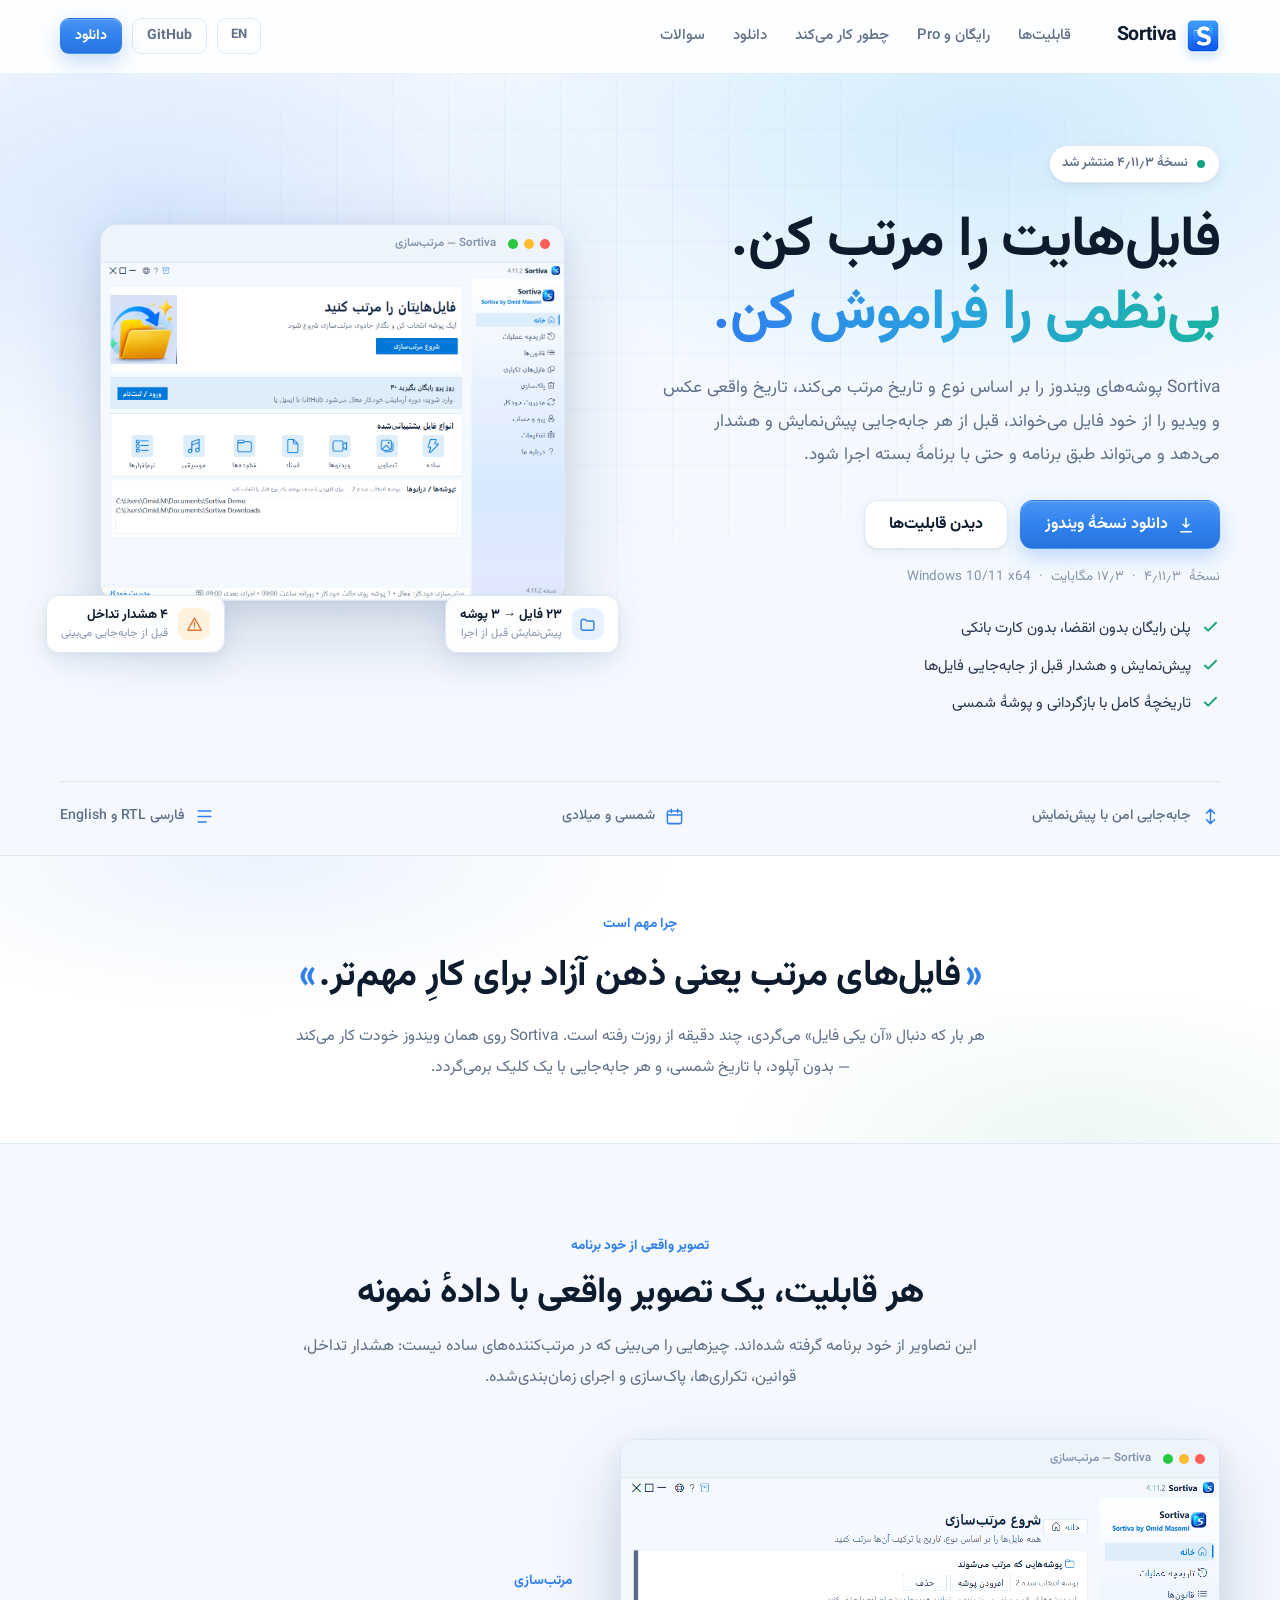
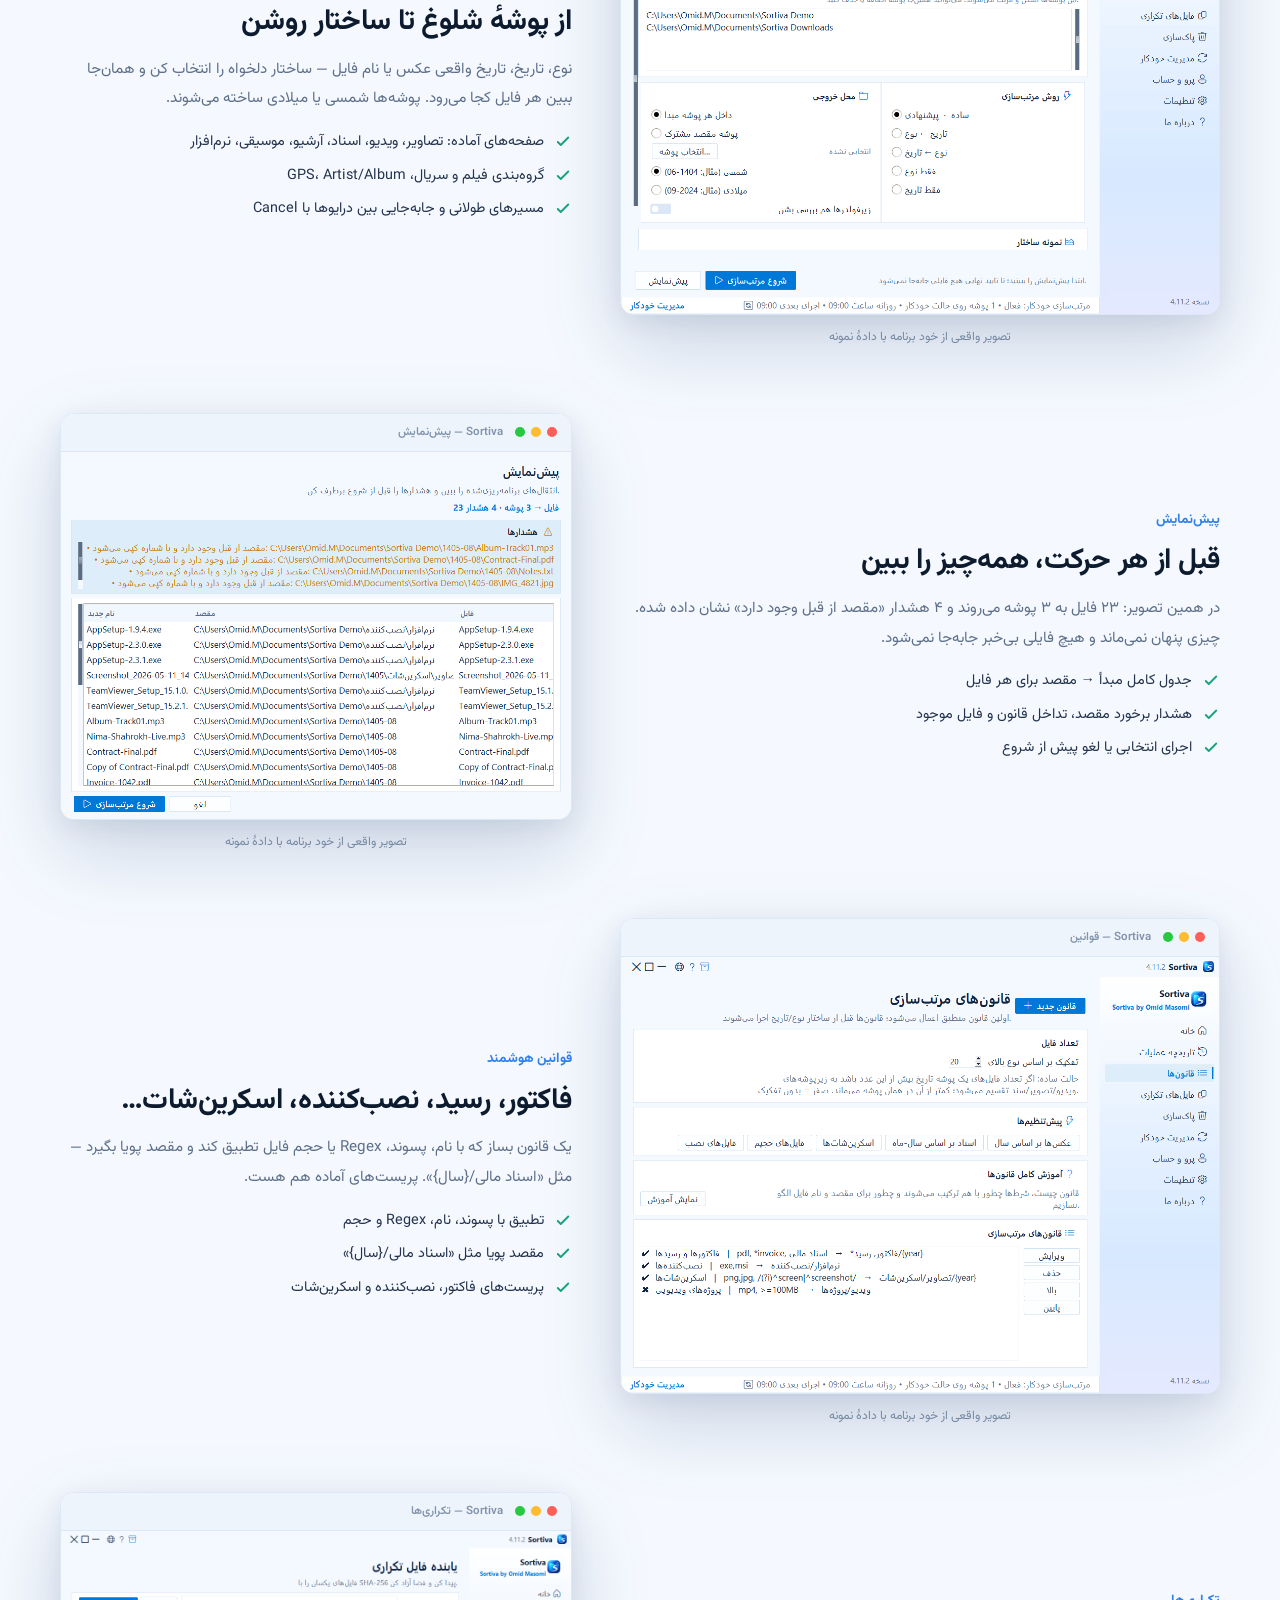
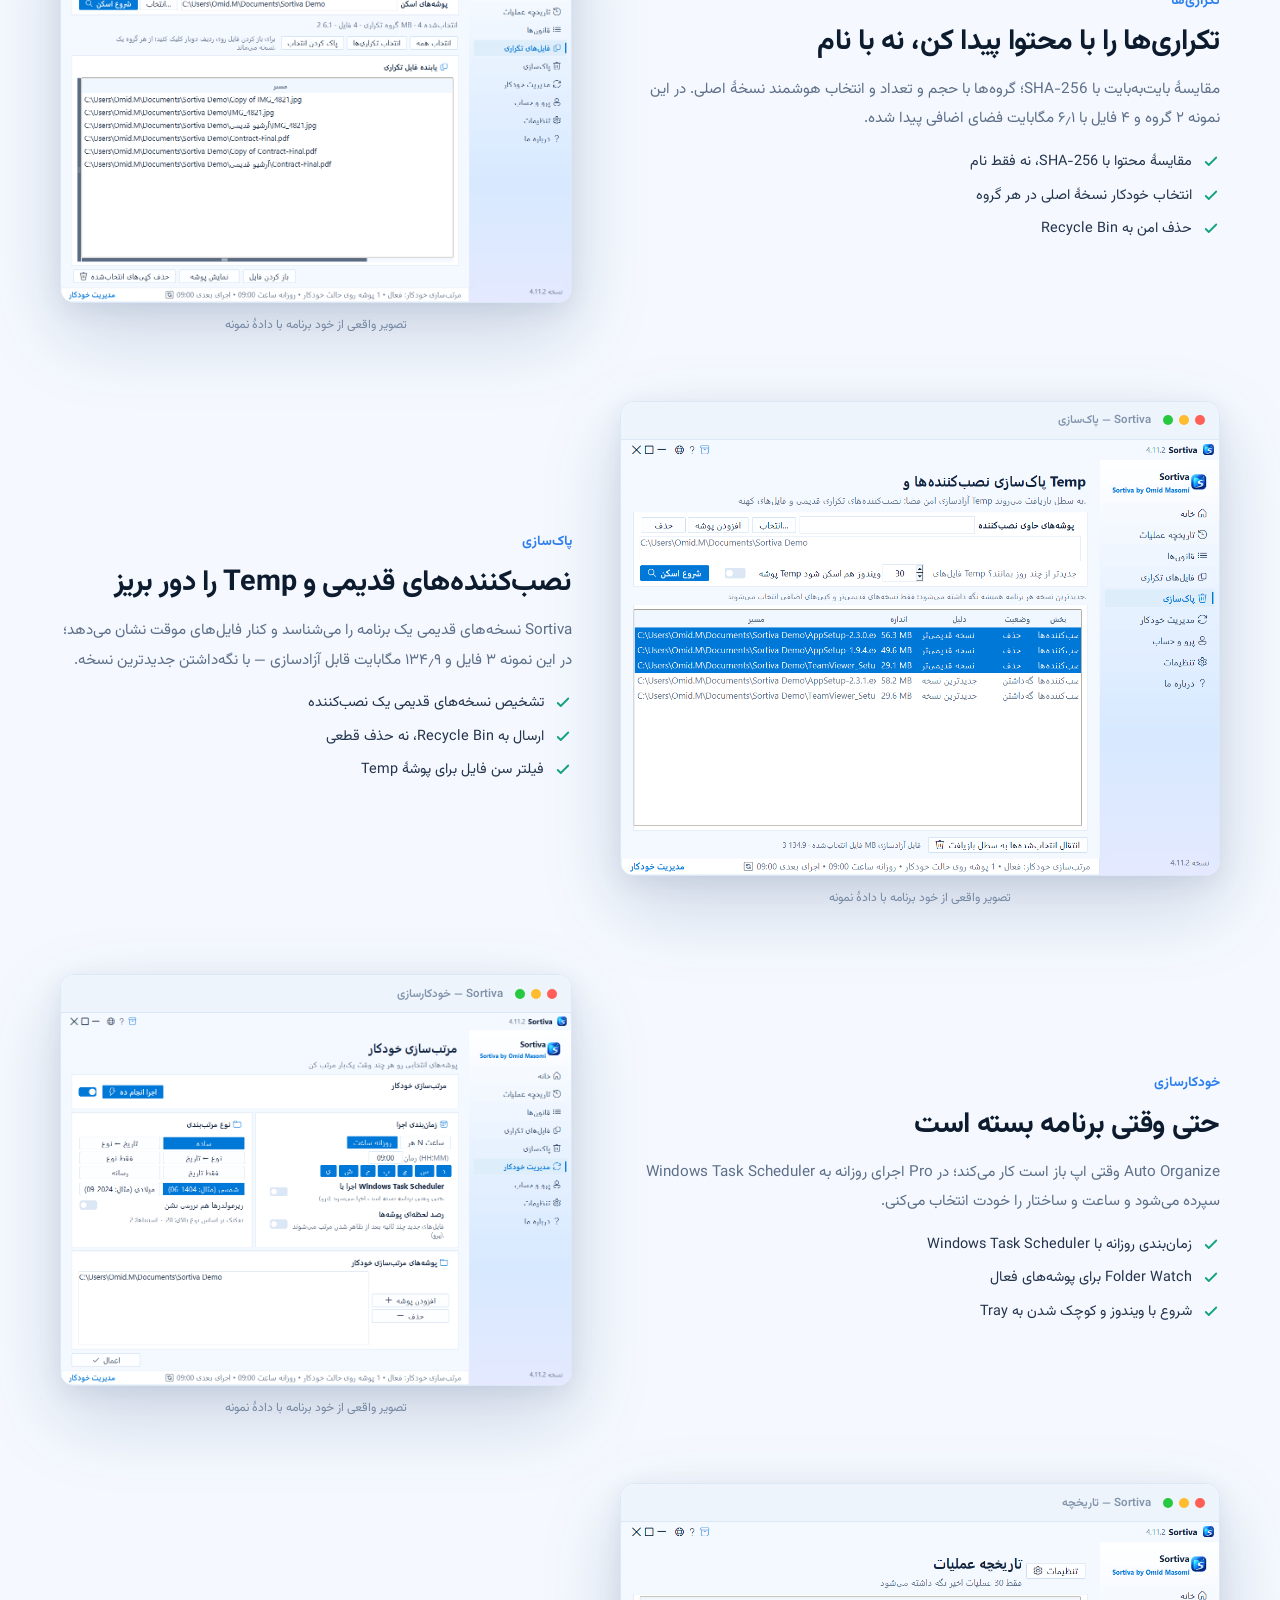
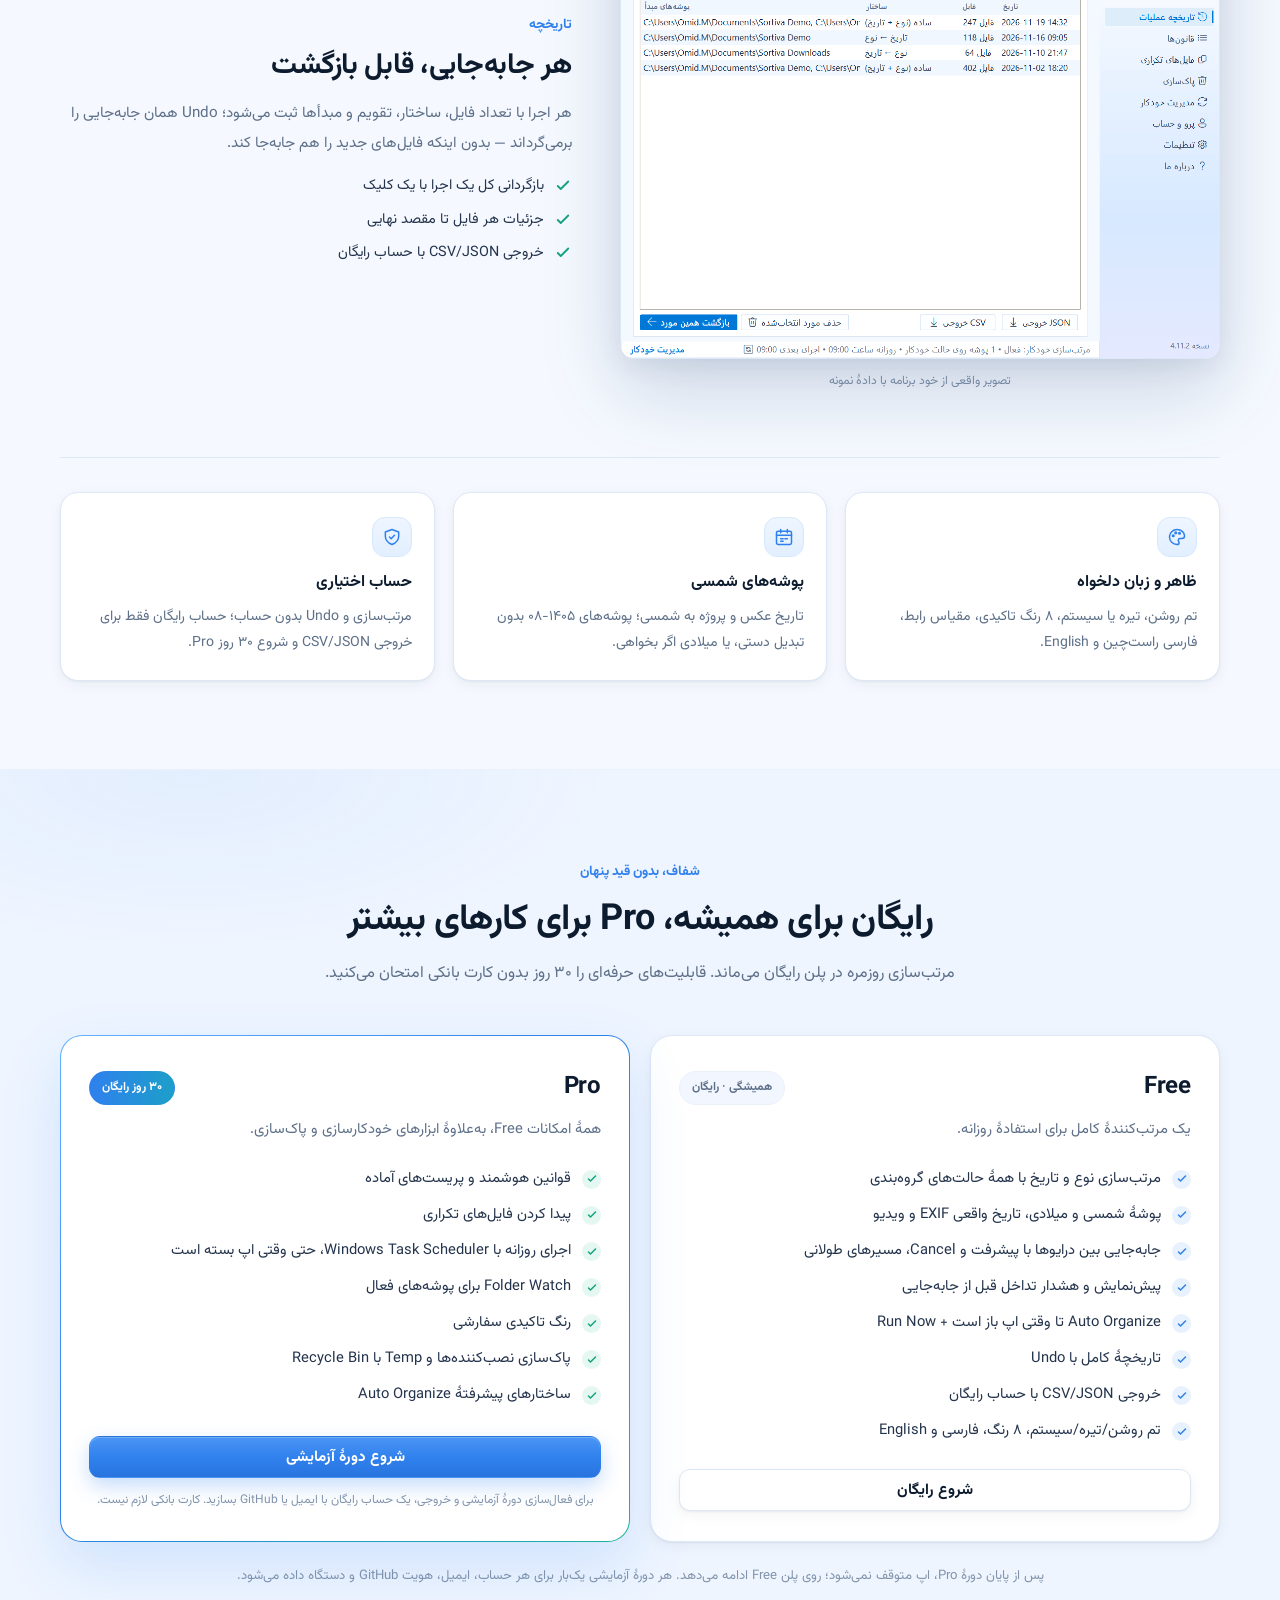
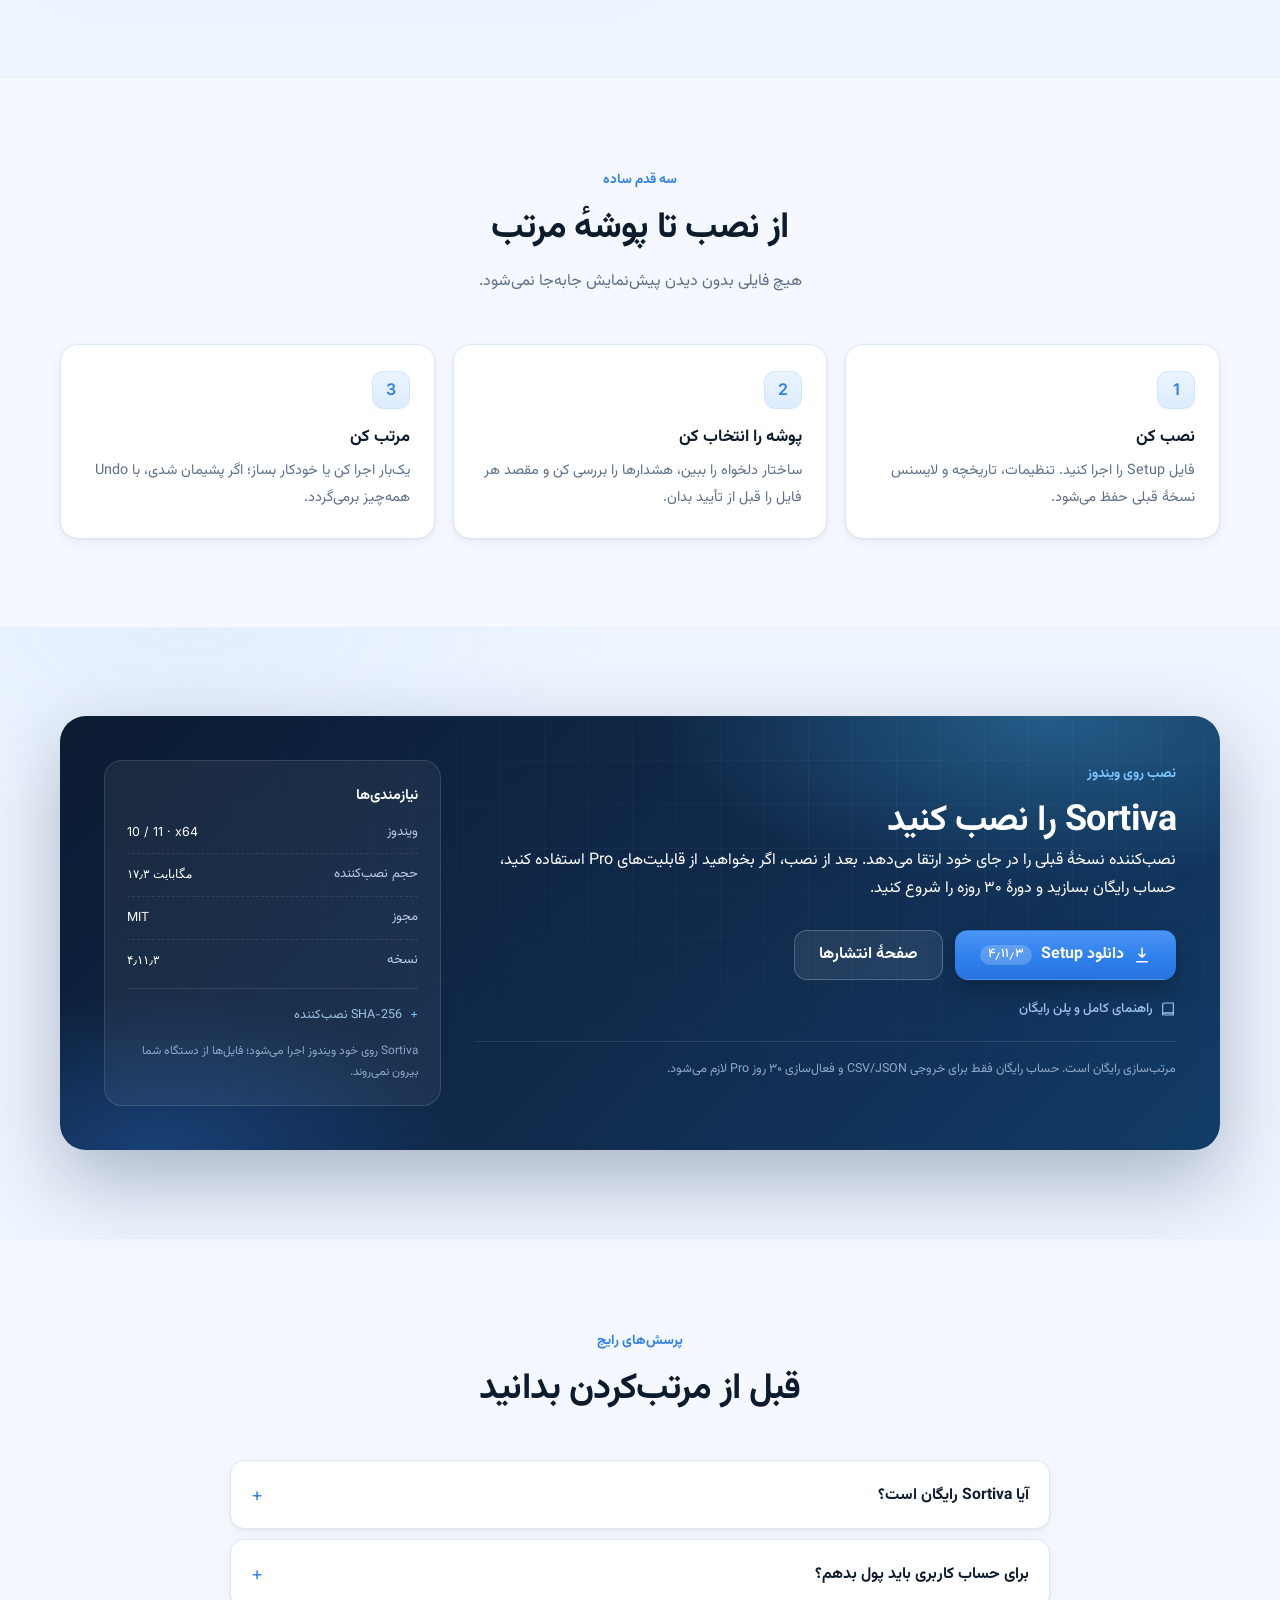
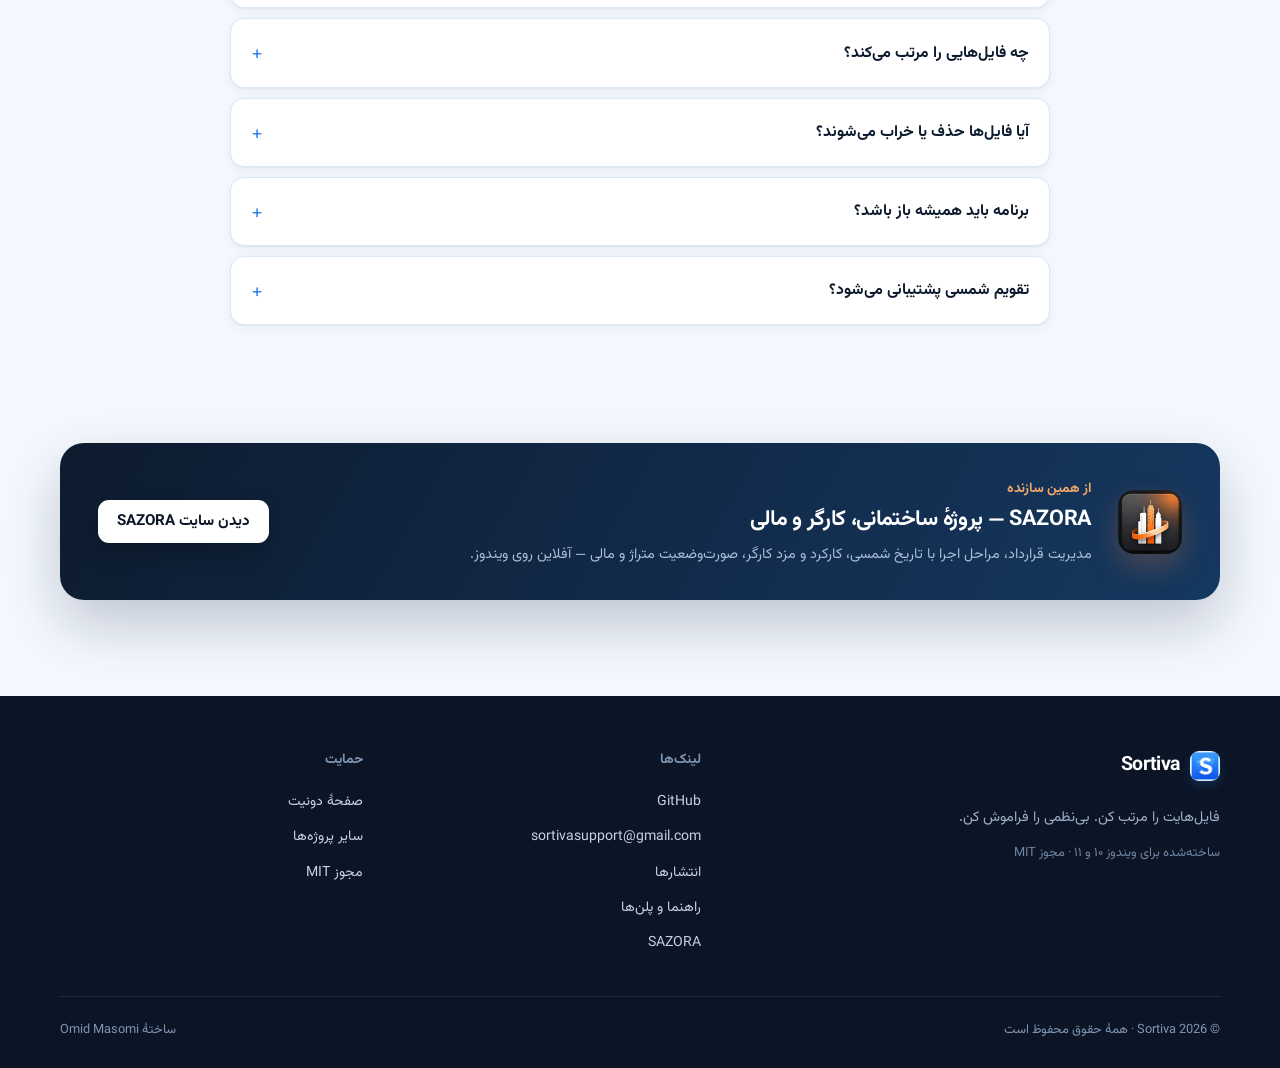
==== docs/index.html @ c6e73e5d "chore(site): single source of truth via config.js, external lang-init" ====
<!doctype html>
<html lang="fa" dir="rtl">
<head>
  <meta charset="utf-8">
  <meta name="viewport" content="width=device-width, initial-scale=1, viewport-fit=cover">
  <meta name="theme-color" content="#2f80ed">
  <title>Sortiva — فایل‌هایت را مرتب کن</title>
  <meta name="description" content="Sortiva فایل‌های ویندوز را بر اساس نوع و تاریخ مرتب می‌کند، تاریخ واقعی عکس و ویدیو را می‌خواند، تکراری‌ها را با SHA-256 پیدا می‌کند، نصب‌کننده‌های قدیمی را پاک می‌کند و با Task Scheduler خودکار اجرا می‌شود.">
  <link rel="canonical" href="https://omidmasumi740-dev.github.io/sortiva/">
  <meta property="og:type" content="website">
  <meta property="og:site_name" content="Sortiva">
  <meta property="og:title" content="Sortiva — فایل‌هایت را مرتب کن">
  <meta property="og:description" content="پیش‌نمایش و هشدار قبل از هر جابه‌جایی، تاریخ واقعی عکس، قوانین هوشمند، پیدا کردن تکراری‌ها، پاک‌سازی نصب‌کننده‌ها و اجرای زمان‌بندی‌شده — روی ویندوز خودت.">
  <meta property="og:url" content="https://omidmasumi740-dev.github.io/sortiva/">
  <meta property="og:image" content="https://omidmasumi740-dev.github.io/sortiva/assets/img/og.png">
  <meta property="og:image:width" content="1200">
  <meta property="og:image:height" content="630">
  <meta property="og:locale" content="fa_IR">
  <meta name="twitter:card" content="summary_large_image">
  <meta name="twitter:title" content="Sortiva — فایل‌هایت را مرتب کن">
  <meta name="twitter:description" content="پیش‌نمایش با هشدار، تاریخ واقعی عکس، قوانین هوشمند، حذف تکراری‌ها و اجرای زمان‌بندی‌شده روی ویندوز.">
  <meta name="twitter:image" content="https://omidmasumi740-dev.github.io/sortiva/assets/img/og.png">
  <link rel="icon" href="assets/img/favicon-32.png" sizes="32x32" type="image/png">
  <link rel="icon" href="assets/img/icon-192.png" sizes="192x192" type="image/png">
  <link rel="apple-touch-icon" href="assets/img/apple-touch-icon.png">
  <link rel="manifest" href="manifest.webmanifest">
  <link rel="preload" href="assets/fonts/vazirmatn-regular.woff2" as="font" type="font/woff2" crossorigin>
  <link rel="preload" href="assets/fonts/vazirmatn-bold.woff2" as="font" type="font/woff2" crossorigin>
  <link rel="stylesheet" href="styles.css">
  <script src="lang-init.js"></script>
  <script type="application/ld+json">
  {
    "@context": "https://schema.org",
    "@type": "SoftwareApplication",
    "name": "Sortiva",
    "applicationCategory": "UtilitiesApplication",
    "operatingSystem": "Windows 10, Windows 11",
    "softwareVersion": "4.11.3",
    "inLanguage": ["fa", "en"],
    "description": "Windows file organizer that sorts by type and date, reads real photo dates, warns before every move, finds duplicates with SHA-256, cleans old installers and can run on a schedule with Task Scheduler.",
    "url": "https://omidmasumi740-dev.github.io/sortiva/",
    "downloadUrl": "https://github.com/omidmasumi740-dev/sortiva/releases/latest",
    "image": "https://omidmasumi740-dev.github.io/sortiva/assets/img/og.png",
    "license": "https://github.com/omidmasumi740-dev/sortiva/blob/main/LICENSE",
    "offers": { "@type": "Offer", "price": "0", "priceCurrency": "USD" },
    "author": { "@type": "Person", "name": "Omid Masomi" }
  }
  </script>
</head>
<body>
  <a class="skip-link" href="#main" data-i18n="skip">پرش به محتوا</a>

  <header class="site-header" id="siteHeader">
    <div class="container nav">
      <a class="brand" href="#top" aria-label="Sortiva">
        <img src="assets/img/icon-64.png" width="34" height="34" alt="">
        <span class="brand-name">Sortiva</span>
      </a>
      <nav class="nav-links" aria-label="Primary">
        <a href="#features" data-i18n="navFeatures">قابلیت‌ها</a>
        <a href="#plans" data-i18n="navPlans">رایگان و Pro</a>
        <a href="#how" data-i18n="navHow">چطور کار می‌کند</a>
        <a href="#download" data-i18n="navDownload">دانلود</a>
        <a href="#faq" data-i18n="navFaq">سوالات</a>
      </nav>
      <div class="nav-actions">
        <button class="lang-toggle" id="langToggle" type="button" aria-label="Switch language">
          <span class="lang-when-fa">EN</span>
          <span class="lang-when-en">FA</span>
        </button>
        <a class="btn btn-ghost btn-sm nav-github" href="https://github.com/omidmasumi740-dev/sortiva" target="_blank" rel="noopener noreferrer">GitHub</a>
        <a class="btn btn-primary btn-sm" href="https://github.com/omidmasumi740-dev/sortiva/releases/download/v4.11.3/Sortiva_Setup_V4.11.3.exe" data-download="sortiva" data-dl-primary>
          <span data-i18n="downloadShort">دانلود</span>
        </a>
      </div>
    </div>
  </header>

  <main id="main">
    <section class="hero" id="top">
      <div class="hero-bg" aria-hidden="true"></div>
      <div class="container hero-grid">
        <div class="hero-copy">
          <div class="eyebrow">
            <span class="pulse-dot" aria-hidden="true"></span>
            <span><span data-i18n="heroBadgePrefix">نسخهٔ</span> <span data-version>4.11.3</span> <span data-i18n="heroBadgeSuffix">منتشر شد</span></span>
          </div>
          <h1 data-i18n-html="heroTitle">فایل‌هایت را مرتب کن. <span class="grad">بی‌نظمی را فراموش کن.</span></h1>
          <p class="lede" data-i18n="heroLede">Sortiva پوشه‌های ویندوز را بر اساس نوع و تاریخ مرتب می‌کند، تاریخ واقعی عکس و ویدیو را از خود فایل می‌خواند، قبل از هر جابه‌جایی پیش‌نمایش و هشدار می‌دهد و می‌تواند طبق برنامه و حتی با برنامهٔ بسته اجرا شود.</p>
          <div class="cta-row">
            <a class="btn btn-primary btn-lg" href="https://github.com/omidmasumi740-dev/sortiva/releases/download/v4.11.3/Sortiva_Setup_V4.11.3.exe" data-download="sortiva" data-dl-primary>
              <svg viewBox="0 0 24 24" aria-hidden="true"><path d="M12 3v12m0 0 4-4m-4 4-4-4M5 21h14"/></svg>
              <span data-i18n="heroCta">دانلود نسخهٔ ویندوز</span>
            </a>
            <a class="btn btn-secondary btn-lg" href="#features" data-i18n="heroSecondary">دیدن قابلیت‌ها</a>
          </div>
          <p class="hero-note">
            <span data-i18n="heroNote">نسخهٔ</span>
            <span data-version>4.11.3</span>
            <span aria-hidden="true">·</span>
            <span data-size>17.3 MB</span>
            <span aria-hidden="true">·</span>
            <span>Windows 10/11 x64</span>
          </p>
          <ul class="hero-points">
            <li>
              <svg viewBox="0 0 24 24" aria-hidden="true"><path d="m5 12 4 4L19 6"/></svg>
              <span data-i18n="heroPoint1">پلن رایگان بدون انقضا، بدون کارت بانکی</span>
            </li>
            <li>
              <svg viewBox="0 0 24 24" aria-hidden="true"><path d="m5 12 4 4L19 6"/></svg>
              <span data-i18n="heroPoint2">پیش‌نمایش و هشدار قبل از جابه‌جایی فایل‌ها</span>
            </li>
            <li>
              <svg viewBox="0 0 24 24" aria-hidden="true"><path d="m5 12 4 4L19 6"/></svg>
              <span data-i18n="heroPoint3">تاریخچهٔ کامل با بازگردانی و پوشهٔ شمسی</span>
            </li>
          </ul>
        </div>

        <div class="hero-visual">
          <div class="hero-glow" aria-hidden="true"></div>
          <figure class="app-window">
            <div class="window-bar" aria-hidden="true">
              <span class="win-dots"><i></i><i></i><i></i></span>
              <span class="window-title">Sortiva — <span data-i18n="windowHome">مرتب‌سازی</span></span>
            </div>
            <img src="assets/img/shots/sortiva-fa-home.png" data-shot="home" width="1182" height="861" alt="Sortiva main window with folders" fetchpriority="high">
          </figure>
          <div class="float-card float-a">
            <span class="mini-icon mini-blue">
              <svg viewBox="0 0 24 24" aria-hidden="true"><path d="M3 7a2 2 0 0 1 2-2h4l2 2h8a2 2 0 0 1 2 2v9a2 2 0 0 1-2 2H5a2 2 0 0 1-2-2V7Z"/></svg>
            </span>
            <span>
              <b data-i18n="floatA">۲۳ فایل → ۳ پوشه</b>
              <small data-i18n="floatASub">پیش‌نمایش قبل از اجرا</small>
            </span>
          </div>
          <div class="float-card float-b">
            <span class="mini-icon mini-amber">
              <svg viewBox="0 0 24 24" aria-hidden="true"><path d="M12 3 2.5 20h19L12 3Z"/><path d="M12 9v5M12 17v.01"/></svg>
            </span>
            <span>
              <b data-i18n="floatB">۴ هشدار تداخل</b>
              <small data-i18n="floatBSub">قبل از جابه‌جایی می‌بینی</small>
            </span>
          </div>
        </div>
      </div>

      <div class="container trust-row">
        <div class="trust-item">
          <svg viewBox="0 0 24 24" aria-hidden="true"><path d="M12 3v18M7 8l5-5 5 5M7 16l5 5 5-5"/></svg>
          <span data-i18n="trust1">جابه‌جایی امن با پیش‌نمایش</span>
        </div>
        <div class="trust-item">
          <svg viewBox="0 0 24 24" aria-hidden="true"><rect x="3" y="5" width="18" height="16" rx="2"/><path d="M8 3v4M16 3v4M3 10h18"/></svg>
          <span data-i18n="trust2">شمسی و میلادی</span>
        </div>
        <div class="trust-item">
          <svg viewBox="0 0 24 24" aria-hidden="true"><path d="M4 5h16M4 12h16M4 19h10"/></svg>
          <span data-i18n="trust3">فارسی RTL و English</span>
        </div>
      </div>
    </section>

    <section class="quote-band">
      <div class="container quote-inner">
        <p class="kicker" data-i18n="quoteKicker">چرا مهم است</p>
        <p class="quote-text" data-i18n="quote">فایل‌های مرتب یعنی ذهن آزاد برای کارِ مهم‌تر.</p>
        <p class="quote-sub" data-i18n="quoteSub">هر بار که دنبال «آن یکی فایل» می‌گردی، چند دقیقه از روزت رفته است. Sortiva روی همان ویندوز خودت کار می‌کند — بدون آپلود، با تاریخ شمسی، و هر جابه‌جایی با یک کلیک برمی‌گردد.</p>
      </div>
    </section>

    <section class="section" id="features">
      <div class="container">
        <div class="section-head">
          <p class="kicker" data-i18n="featuresKicker">تصویر واقعی از خود برنامه</p>
          <h2 data-i18n="featuresTitle">هر قابلیت، یک تصویر واقعی با دادهٔ نمونه</h2>
          <p class="section-sub" data-i18n="featuresSub">این تصاویر از خود برنامه گرفته شده‌اند. چیزهایی را می‌بینی که در مرتب‌کننده‌های ساده نیست: هشدار تداخل، قوانین، تکراری‌ها، پاک‌سازی و اجرای زمان‌بندی‌شده.</p>
        </div>

        <div class="feature-rows">
          <article class="feature-row">
            <figure class="fr-media">
              <div class="app-window app-window-sm">
                <div class="window-bar" aria-hidden="true">
                  <span class="win-dots"><i></i><i></i><i></i></span>
                  <span class="window-title" data-i18n="winOrganize">Sortiva — مرتب‌سازی</span>
                </div>
                <img src="assets/img/shots/sortiva-fa-organize.png" data-shot="organize" width="1182" height="861" alt="Sortiva organize dialog">
              </div>
              <figcaption data-i18n="sampleNote">تصویر واقعی از خود برنامه با دادهٔ نمونه</figcaption>
            </figure>
            <div class="fr-text">
              <p class="kicker" data-i18n="r1k">مرتب‌سازی</p>
              <h3 data-i18n="r1t">از پوشهٔ شلوغ تا ساختار روشن</h3>
              <p data-i18n="r1d">نوع، تاریخ، تاریخ واقعی عکس یا نام فایل — ساختار دلخواه را انتخاب کن و همان‌جا ببین هر فایل کجا می‌رود. پوشه‌ها شمسی یا میلادی ساخته می‌شوند.</p>
              <ul class="fr-list">
                <li><svg viewBox="0 0 24 24" aria-hidden="true"><path d="m5 12 4 4L19 6"/></svg><span data-i18n="r1a">صفحه‌های آماده: تصاویر، ویدیو، اسناد، آرشیو، موسیقی، نرم‌افزار</span></li>
                <li><svg viewBox="0 0 24 24" aria-hidden="true"><path d="m5 12 4 4L19 6"/></svg><span data-i18n="r1b">گروه‌بندی فیلم و سریال، GPS، Artist/Album</span></li>
                <li><svg viewBox="0 0 24 24" aria-hidden="true"><path d="m5 12 4 4L19 6"/></svg><span data-i18n="r1c">مسیرهای طولانی و جابه‌جایی بین درایوها با Cancel</span></li>
              </ul>
            </div>
          </article>

          <article class="feature-row flip">
            <figure class="fr-media">
              <div class="app-window app-window-sm">
                <div class="window-bar" aria-hidden="true">
                  <span class="win-dots"><i></i><i></i><i></i></span>
                  <span class="window-title" data-i18n="winPreview">Sortiva — پیش‌نمایش</span>
                </div>
                <img src="assets/img/shots/sortiva-fa-preview.png" data-shot="preview" width="1000" height="720" alt="Sortiva preview with conflict warnings">
              </div>
              <figcaption data-i18n="sampleNote">تصویر واقعی از خود برنامه با دادهٔ نمونه</figcaption>
            </figure>
            <div class="fr-text">
              <p class="kicker" data-i18n="r2k">پیش‌نمایش</p>
              <h3 data-i18n="r2t">قبل از هر حرکت، همه‌چیز را ببین</h3>
              <p data-i18n="r2d">در همین تصویر: ۲۳ فایل به ۳ پوشه می‌روند و ۴ هشدار «مقصد از قبل وجود دارد» نشان داده شده. چیزی پنهان نمی‌ماند و هیچ فایلی بی‌خبر جابه‌جا نمی‌شود.</p>
              <ul class="fr-list">
                <li><svg viewBox="0 0 24 24" aria-hidden="true"><path d="m5 12 4 4L19 6"/></svg><span data-i18n="r2a">جدول کامل مبدأ → مقصد برای هر فایل</span></li>
                <li><svg viewBox="0 0 24 24" aria-hidden="true"><path d="m5 12 4 4L19 6"/></svg><span data-i18n="r2b">هشدار برخورد مقصد، تداخل قانون و فایل موجود</span></li>
                <li><svg viewBox="0 0 24 24" aria-hidden="true"><path d="m5 12 4 4L19 6"/></svg><span data-i18n="r2c">اجرای انتخابی یا لغو پیش از شروع</span></li>
              </ul>
            </div>
          </article>

          <article class="feature-row">
            <figure class="fr-media">
              <div class="app-window app-window-sm">
                <div class="window-bar" aria-hidden="true">
                  <span class="win-dots"><i></i><i></i><i></i></span>
                  <span class="window-title" data-i18n="winRules">Sortiva — قوانین</span>
                </div>
                <img src="assets/img/shots/sortiva-fa-rules.png" data-shot="rules" width="1182" height="861" alt="Sortiva smart rules">
              </div>
              <figcaption data-i18n="sampleNote">تصویر واقعی از خود برنامه با دادهٔ نمونه</figcaption>
            </figure>
            <div class="fr-text">
              <p class="kicker" data-i18n="r3k">قوانین هوشمند</p>
              <h3 data-i18n="r3t">فاکتور، رسید، نصب‌کننده، اسکرین‌شات…</h3>
              <p data-i18n="r3d">یک قانون بساز که با نام، پسوند، Regex یا حجم فایل تطبیق کند و مقصد پویا بگیرد — مثل «اسناد مالی/{سال}». پریست‌های آماده هم هست.</p>
              <ul class="fr-list">
                <li><svg viewBox="0 0 24 24" aria-hidden="true"><path d="m5 12 4 4L19 6"/></svg><span data-i18n="r3a">تطبیق با پسوند، نام، Regex و حجم</span></li>
                <li><svg viewBox="0 0 24 24" aria-hidden="true"><path d="m5 12 4 4L19 6"/></svg><span data-i18n="r3b">مقصد پویا مثل «اسناد مالی/{سال}»</span></li>
                <li><svg viewBox="0 0 24 24" aria-hidden="true"><path d="m5 12 4 4L19 6"/></svg><span data-i18n="r3c">پریست‌های فاکتور، نصب‌کننده و اسکرین‌شات</span></li>
              </ul>
            </div>
          </article>

          <article class="feature-row flip">
            <figure class="fr-media">
              <div class="app-window app-window-sm">
                <div class="window-bar" aria-hidden="true">
                  <span class="win-dots"><i></i><i></i><i></i></span>
                  <span class="window-title" data-i18n="winDups">Sortiva — تکراری‌ها</span>
                </div>
                <img src="assets/img/shots/sortiva-fa-duplicates.png" data-shot="duplicates" width="1182" height="861" alt="Sortiva duplicate finder">
              </div>
              <figcaption data-i18n="sampleNote">تصویر واقعی از خود برنامه با دادهٔ نمونه</figcaption>
            </figure>
            <div class="fr-text">
              <p class="kicker" data-i18n="r4k">تکراری‌ها</p>
              <h3 data-i18n="r4t">تکراری‌ها را با محتوا پیدا کن، نه با نام</h3>
              <p data-i18n="r4d">مقایسهٔ بایت‌به‌بایت با SHA-256؛ گروه‌ها با حجم و تعداد و انتخاب هوشمند نسخهٔ اصلی. در این نمونه ۲ گروه و ۴ فایل با ۶٫۱ مگابایت فضای اضافی پیدا شده.</p>
              <ul class="fr-list">
                <li><svg viewBox="0 0 24 24" aria-hidden="true"><path d="m5 12 4 4L19 6"/></svg><span data-i18n="r4a">مقایسهٔ محتوا با SHA-256، نه فقط نام</span></li>
                <li><svg viewBox="0 0 24 24" aria-hidden="true"><path d="m5 12 4 4L19 6"/></svg><span data-i18n="r4b">انتخاب خودکار نسخهٔ اصلی در هر گروه</span></li>
                <li><svg viewBox="0 0 24 24" aria-hidden="true"><path d="m5 12 4 4L19 6"/></svg><span data-i18n="r4c">حذف امن به Recycle Bin</span></li>
              </ul>
            </div>
          </article>

          <article class="feature-row">
            <figure class="fr-media">
              <div class="app-window app-window-sm">
                <div class="window-bar" aria-hidden="true">
                  <span class="win-dots"><i></i><i></i><i></i></span>
                  <span class="window-title" data-i18n="winCleanup">Sortiva — پاک‌سازی</span>
                </div>
                <img src="assets/img/shots/sortiva-fa-cleanup.png" data-shot="cleanup" width="1182" height="861" alt="Sortiva installer cleanup">
              </div>
              <figcaption data-i18n="sampleNote">تصویر واقعی از خود برنامه با دادهٔ نمونه</figcaption>
            </figure>
            <div class="fr-text">
              <p class="kicker" data-i18n="r5k">پاک‌سازی</p>
              <h3 data-i18n="r5t">نصب‌کننده‌های قدیمی و Temp را دور بریز</h3>
              <p data-i18n="r5d">Sortiva نسخه‌های قدیمی یک برنامه را می‌شناسد و کنار فایل‌های موقت نشان می‌دهد؛ در این نمونه ۳ فایل و ۱۳۴٫۹ مگابایت قابل آزادسازی — با نگه‌داشتن جدیدترین نسخه.</p>
              <ul class="fr-list">
                <li><svg viewBox="0 0 24 24" aria-hidden="true"><path d="m5 12 4 4L19 6"/></svg><span data-i18n="r5a">تشخیص نسخه‌های قدیمی یک نصب‌کننده</span></li>
                <li><svg viewBox="0 0 24 24" aria-hidden="true"><path d="m5 12 4 4L19 6"/></svg><span data-i18n="r5b">ارسال به Recycle Bin، نه حذف قطعی</span></li>
                <li><svg viewBox="0 0 24 24" aria-hidden="true"><path d="m5 12 4 4L19 6"/></svg><span data-i18n="r5c">فیلتر سن فایل برای پوشهٔ Temp</span></li>
              </ul>
            </div>
          </article>

          <article class="feature-row flip">
            <figure class="fr-media">
              <div class="app-window app-window-sm">
                <div class="window-bar" aria-hidden="true">
                  <span class="win-dots"><i></i><i></i><i></i></span>
                  <span class="window-title" data-i18n="winAuto">Sortiva — خودکارسازی</span>
                </div>
                <img src="assets/img/shots/sortiva-fa-auto.png" data-shot="auto" width="1182" height="861" alt="Sortiva automation and schedule">
              </div>
              <figcaption data-i18n="sampleNote">تصویر واقعی از خود برنامه با دادهٔ نمونه</figcaption>
            </figure>
            <div class="fr-text">
              <p class="kicker" data-i18n="r6k">خودکارسازی</p>
              <h3 data-i18n="r6t">حتی وقتی برنامه بسته است</h3>
              <p data-i18n="r6d">Auto Organize وقتی اپ باز است کار می‌کند؛ در Pro اجرای روزانه به Windows Task Scheduler سپرده می‌شود و ساعت و ساختار را خودت انتخاب می‌کنی.</p>
              <ul class="fr-list">
                <li><svg viewBox="0 0 24 24" aria-hidden="true"><path d="m5 12 4 4L19 6"/></svg><span data-i18n="r6a">زمان‌بندی روزانه با Windows Task Scheduler</span></li>
                <li><svg viewBox="0 0 24 24" aria-hidden="true"><path d="m5 12 4 4L19 6"/></svg><span data-i18n="r6b">Folder Watch برای پوشه‌های فعال</span></li>
                <li><svg viewBox="0 0 24 24" aria-hidden="true"><path d="m5 12 4 4L19 6"/></svg><span data-i18n="r6c">شروع با ویندوز و کوچک شدن به Tray</span></li>
              </ul>
            </div>
          </article>

          <article class="feature-row">
            <figure class="fr-media">
              <div class="app-window app-window-sm">
                <div class="window-bar" aria-hidden="true">
                  <span class="win-dots"><i></i><i></i><i></i></span>
                  <span class="window-title" data-i18n="winHistory">Sortiva — تاریخچه</span>
                </div>
                <img src="assets/img/shots/sortiva-fa-history.png" data-shot="history" width="1182" height="861" alt="Sortiva history and undo">
              </div>
              <figcaption data-i18n="sampleNote">تصویر واقعی از خود برنامه با دادهٔ نمونه</figcaption>
            </figure>
            <div class="fr-text">
              <p class="kicker" data-i18n="r7k">تاریخچه</p>
              <h3 data-i18n="r7t">هر جابه‌جایی، قابل بازگشت</h3>
              <p data-i18n="r7d">هر اجرا با تعداد فایل، ساختار، تقویم و مبدأها ثبت می‌شود؛ Undo همان جابه‌جایی را برمی‌گرداند — بدون اینکه فایل‌های جدید را هم جابه‌جا کند.</p>
              <ul class="fr-list">
                <li><svg viewBox="0 0 24 24" aria-hidden="true"><path d="m5 12 4 4L19 6"/></svg><span data-i18n="r7a">بازگردانی کل یک اجرا با یک کلیک</span></li>
                <li><svg viewBox="0 0 24 24" aria-hidden="true"><path d="m5 12 4 4L19 6"/></svg><span data-i18n="r7b">جزئیات هر فایل تا مقصد نهایی</span></li>
                <li><svg viewBox="0 0 24 24" aria-hidden="true"><path d="m5 12 4 4L19 6"/></svg><span data-i18n="r7c">خروجی CSV/JSON با حساب رایگان</span></li>
              </ul>
            </div>
          </article>
        </div>

        <div class="mini-grid">
          <article class="mini-card">
            <span class="feature-icon">
              <svg viewBox="0 0 24 24" aria-hidden="true"><path d="M12 3a9 9 0 1 0 0 18c1.7 0 2.5-1 2.5-2.2 0-1.3-1-1.8-1-3 0-1.1.9-2 2.1-2H18a3 3 0 0 0 3-3c0-4.4-4-7.8-9-7.8Z"/><circle cx="7.5" cy="10.5" r="1"/><circle cx="10.5" cy="7" r="1"/><circle cx="15" cy="7.5" r="1"/></svg>
            </span>
            <h3 data-i18n="m1t">ظاهر و زبان دلخواه</h3>
            <p data-i18n="m1d">تم روشن، تیره یا سیستم، ۸ رنگ تاکیدی، مقیاس رابط، فارسی راست‌چین و English.</p>
          </article>
          <article class="mini-card">
            <span class="feature-icon">
              <svg viewBox="0 0 24 24" aria-hidden="true"><rect x="3" y="5" width="18" height="16" rx="2"/><path d="M8 3v4M16 3v4M3 10h18"/><path d="M8 14h3M13 14h3M8 17h3"/></svg>
            </span>
            <h3 data-i18n="m2t">پوشه‌های شمسی</h3>
            <p data-i18n="m2d">تاریخ عکس و پروژه به شمسی؛ پوشه‌های ۱۴۰۵-۰۸ بدون تبدیل دستی، یا میلادی اگر بخواهی.</p>
          </article>
          <article class="mini-card">
            <span class="feature-icon">
              <svg viewBox="0 0 24 24" aria-hidden="true"><path d="M12 3 4 6v5c0 5 3.5 8 8 10 4.5-2 8-5 8-10V6l-8-3Z"/><path d="M9 12l2 2 4-4"/></svg>
            </span>
            <h3 data-i18n="m3t">حساب اختیاری</h3>
            <p data-i18n="m3d">مرتب‌سازی و Undo بدون حساب؛ حساب رایگان فقط برای خروجی CSV/JSON و شروع ۳۰ روز Pro.</p>
          </article>
        </div>
      </div>
    </section>

    <section class="section section-soft" id="plans">
      <div class="container">
        <div class="section-head">
          <p class="kicker" data-i18n="plansKicker">شفاف، بدون قید پنهان</p>
          <h2 data-i18n="plansTitle">رایگان برای همیشه، Pro برای کارهای بیشتر</h2>
          <p class="section-sub" data-i18n="plansSub">مرتب‌سازی روزمره در پلن رایگان می‌ماند. قابلیت‌های حرفه‌ای را ۳۰ روز بدون کارت بانکی امتحان می‌کنید.</p>
        </div>
        <div class="plan-grid">
          <article class="plan-card">
            <div class="plan-head">
              <h3 data-i18n="freeTitle">Free</h3>
              <span class="plan-badge" data-i18n="freeBadge">همیشگی · ۰ تومان</span>
            </div>
            <p class="plan-sub" data-i18n="freeSub">یک مرتب‌کنندهٔ کامل برای استفادهٔ روزانه.</p>
            <ul class="check-list">
              <li data-i18n="free1">مرتب‌سازی نوع و تاریخ با همهٔ حالت‌های گروه‌بندی</li>
              <li data-i18n="free2">پوشهٔ شمسی و میلادی، تاریخ واقعی EXIF و ویدیو</li>
              <li data-i18n="free3">جابه‌جایی بین درایوها با پیشرفت و Cancel، مسیرهای طولانی</li>
              <li data-i18n="free4">پیش‌نمایش و هشدار تداخل قبل از جابه‌جایی</li>
              <li data-i18n="free5">Auto Organize تا وقتی اپ باز است + Run Now</li>
              <li data-i18n="free6">تاریخچهٔ کامل با Undo</li>
              <li data-i18n="free7">خروجی CSV/JSON با حساب رایگان</li>
              <li data-i18n="free8">تم روشن/تیره/سیستم، ۸ رنگ، فارسی و English</li>
            </ul>
            <a class="btn btn-secondary plan-btn" href="#download" data-i18n="freeCta">شروع رایگان</a>
          </article>
          <article class="plan-card plan-pro">
            <div class="plan-head">
              <h3 data-i18n="proTitle">Pro</h3>
              <span class="plan-badge plan-badge-pro" data-i18n="proBadge">۳۰ روز رایگان</span>
            </div>
            <p class="plan-sub" data-i18n="proSub">همهٔ امکانات Free، به‌علاوهٔ ابزارهای خودکارسازی و پاک‌سازی.</p>
            <ul class="check-list">
              <li data-i18n="pro1">قوانین هوشمند و پریست‌های آماده</li>
              <li data-i18n="pro2">پیدا کردن فایل‌های تکراری</li>
              <li data-i18n="pro3">اجرای روزانه با Windows Task Scheduler، حتی وقتی اپ بسته است</li>
              <li data-i18n="pro4">Folder Watch برای پوشه‌های فعال</li>
              <li data-i18n="pro5">رنگ تاکیدی سفارشی</li>
              <li data-i18n="pro6">پاک‌سازی نصب‌کننده‌ها و Temp با Recycle Bin</li>
              <li data-i18n="pro7">ساختارهای پیشرفتهٔ Auto Organize</li>
            </ul>
            <a class="btn btn-primary plan-btn" href="#download" data-i18n="proCta">شروع دورهٔ آزمایشی</a>
            <p class="plan-note" data-i18n="planNote">برای فعال‌سازی دورهٔ آزمایشی و خروجی، یک حساب رایگان با ایمیل یا GitHub بسازید. کارت بانکی لازم نیست.</p>
          </article>
        </div>
        <p class="plans-foot" data-i18n="plansFoot">پس از پایان دورهٔ Pro، اپ متوقف نمی‌شود؛ روی پلن Free ادامه می‌دهد. هر دورهٔ آزمایشی یک‌بار برای هر حساب، ایمیل، هویت GitHub و دستگاه داده می‌شود.</p>
      </div>
    </section>

    <section class="section" id="how">
      <div class="container">
        <div class="section-head">
          <p class="kicker" data-i18n="howKicker">سه قدم ساده</p>
          <h2 data-i18n="howTitle">از نصب تا پوشهٔ مرتب</h2>
          <p class="section-sub" data-i18n="howSub">هیچ فایلی بدون دیدن پیش‌نمایش جابه‌جا نمی‌شود.</p>
        </div>
        <ol class="steps">
          <li>
            <span class="step-num">1</span>
            <h3 data-i18n="step1t">نصب کن</h3>
            <p data-i18n="step1d">فایل Setup را اجرا کنید. تنظیمات، تاریخچه و لایسنس نسخهٔ قبلی حفظ می‌شود.</p>
          </li>
          <li>
            <span class="step-num">2</span>
            <h3 data-i18n="step2t">پوشه را انتخاب کن</h3>
            <p data-i18n="step2d">ساختار دلخواه را ببین، هشدارها را بررسی کن و مقصد هر فایل را قبل از تأیید بدان.</p>
          </li>
          <li>
            <span class="step-num">3</span>
            <h3 data-i18n="step3t">مرتب کن</h3>
            <p data-i18n="step3d">یک‌بار اجرا کن یا خودکار بساز؛ اگر پشیمان شدی، با Undo همه‌چیز برمی‌گردد.</p>
          </li>
        </ol>
      </div>
    </section>

    <section class="section section-soft" id="download">
      <div class="container">
        <div class="download-card">
          <div class="download-copy">
            <p class="kicker" data-i18n="downloadKicker">نصب روی ویندوز</p>
            <h2 data-i18n="downloadTitle">Sortiva را نصب کنید</h2>
            <p data-i18n="downloadSub">نصب‌کننده نسخهٔ قبلی را در جای خود ارتقا می‌دهد. بعد از نصب، اگر بخواهید از قابلیت‌های Pro استفاده کنید، حساب رایگان بسازید و دورهٔ ۳۰ روزه را شروع کنید.</p>
            <div class="download-actions">
              <a class="btn btn-primary btn-lg" href="https://github.com/omidmasumi740-dev/sortiva/releases/download/v4.11.3/Sortiva_Setup_V4.11.3.exe" data-download="sortiva" data-dl-primary>
                <svg viewBox="0 0 24 24" aria-hidden="true"><path d="M12 3v12m0 0 4-4m-4 4-4-4M5 21h14"/></svg>
                <span data-i18n="downloadSetup">دانلود Setup</span>
                <span class="btn-version" data-version>4.11.3</span>
              </a>
              <a class="btn btn-secondary btn-lg" href="https://github.com/omidmasumi740-dev/sortiva/releases/latest" target="_blank" rel="noopener noreferrer" data-i18n="downloadReleases">صفحهٔ انتشارها</a>
            </div>
            <div class="download-alt">
              <a href="https://github.com/omidmasumi740-dev/sortiva/blob/main/README.md" target="_blank" rel="noopener noreferrer">
                <svg viewBox="0 0 24 24" aria-hidden="true"><path d="M4 5.5A2.5 2.5 0 0 1 6.5 3H20v15H6.5A2.5 2.5 0 0 0 4 20.5V5.5Z"/><path d="M4 20.5A2.5 2.5 0 0 1 6.5 18H20v3H6.5"/></svg>
                <span data-i18n="downloadReadme">راهنمای کامل و پلن رایگان</span>
              </a>
            </div>
            <p class="account-note" data-i18n="accountNote">مرتب‌سازی رایگان است. حساب رایگان فقط برای خروجی CSV/JSON و فعال‌سازی ۳۰ روز Pro لازم می‌شود.</p>
          </div>
          <aside class="download-side">
            <div class="req-block">
              <h3 data-i18n="reqTitle">نیازمندی‌ها</h3>
              <ul>
                <li><span data-i18n="reqWin">ویندوز</span><span>10 / 11 · x64</span></li>
                <li><span data-i18n="reqSize">حجم نصب‌کننده</span><span data-size>17.3 MB</span></li>
                <li><span data-i18n="reqLicense">مجوز</span><span>MIT</span></li>
                <li><span data-i18n="reqVersion">نسخه</span><span data-version>4.11.3</span></li>
              </ul>
            </div>
            <details class="sha">
              <summary data-i18n="shaTitle">SHA-256 نصب‌کننده</summary>
              <code class="sha-code" data-sha>4694d18d5f9eb218cc1dd782fbd2a9ddaf9831793d0298dde4a7faaa8747152d</code>
            </details>
            <p class="side-note" data-i18n="downloadNote">Sortiva روی خود ویندوز اجرا می‌شود؛ فایل‌ها از دستگاه شما بیرون نمی‌روند.</p>
          </aside>
        </div>
      </div>
    </section>

    <section class="section" id="faq">
      <div class="container narrow">
        <div class="section-head">
          <p class="kicker" data-i18n="faqKicker">پرسش‌های رایج</p>
          <h2 data-i18n="faqTitle">قبل از مرتب‌کردن بدانید</h2>
        </div>
        <div class="faq-list">
          <details class="faq-item">
            <summary data-i18n="q1">آیا Sortiva رایگان است؟</summary>
            <p data-i18n="a1">بله. پلن Free هیچ انقضایی ندارد و مرتب‌سازی نوع و تاریخ، پیش‌نمایش، Auto Organize و تاریخچه با Undo را شامل می‌شود. قابلیت‌های Pro را ۳۰ روز رایگان امتحان می‌کنید و بعد از آن اپ روی Free ادامه می‌دهد.</p>
          </details>
          <details class="faq-item">
            <summary data-i18n="q2">برای حساب کاربری باید پول بدهم؟</summary>
            <p data-i18n="a2">نه. حساب رایگان با ایمیل یا GitHub ساخته می‌شود و کارت بانکی نمی‌خواهد. این حساب برای خروجی CSV/JSON و شروع دورهٔ آزمایشی Pro است؛ خودِ مرتب‌سازی رایگان است.</p>
          </details>
          <details class="faq-item">
            <summary data-i18n="q3">چه فایل‌هایی را مرتب می‌کند؟</summary>
            <p data-i18n="a3">تصاویر، ویدیو، اسناد، آرشیو، موسیقی و نرم‌افزار. عکس و ویدیو با تاریخ واقعی EXIF یا فیلم‌برداری گروه‌بندی می‌شوند و می‌توانید پوشهٔ شمسی یا میلادی بسازید.</p>
          </details>
          <details class="faq-item">
            <summary data-i18n="q4">آیا فایل‌ها حذف یا خراب می‌شوند؟</summary>
            <p data-i18n="a4">مرتب‌سازی جابه‌جایی است، نه حذف. قبل از اجرا پیش‌نمایش و هشدار برخورد مقصد را می‌بینید و همهٔ جابه‌جایی‌ها با Undo برمی‌گردند. پاک‌سازی نصب‌کننده و Temp در Pro از Recycle Bin استفاده می‌کند.</p>
          </details>
          <details class="faq-item">
            <summary data-i18n="q5">برنامه باید همیشه باز باشد؟</summary>
            <p data-i18n="a5">در پلن Free، Auto Organize تا وقتی اپ باز است کار می‌کند. در Pro می‌توانید اجرای روزانه را به Windows Task Scheduler بسپارید تا حتی وقتی برنامه بسته است انجام شود.</p>
          </details>
          <details class="faq-item">
            <summary data-i18n="q6">تقویم شمسی پشتیبانی می‌شود؟</summary>
            <p data-i18n="a6">بله. پوشه‌ها را می‌توانید بر اساس تاریخ شمسی یا میلادی بسازید و رابط فارسی به‌صورت کامل راست‌چین است.</p>
          </details>
        </div>
      </div>
    </section>

    <section class="section cross-promo">
      <div class="container">
        <div class="cross-card">
          <img src="assets/img/icon-sazora.png" width="64" height="64" alt="SAZORA">
          <div>
            <p class="kicker" data-i18n="crossKicker">از همین سازنده</p>
            <h2 data-i18n="crossTitle">SAZORA — پروژهٔ ساختمانی، کارگر و مالی</h2>
            <p data-i18n="crossSub">مدیریت قرارداد، مراحل اجرا با تاریخ شمسی، کارکرد و مزد کارگر، صورت‌وضعیت متراژ و مالی — آفلاین روی ویندوز.</p>
          </div>
          <a class="btn btn-light" href="https://omidmasumi740-dev.github.io/sazora/" data-i18n="crossCta">دیدن سایت SAZORA</a>
        </div>
      </div>
    </section>
  </main>

  <footer class="site-footer">
    <div class="container footer-grid">
      <div class="footer-brand">
        <a class="brand brand-footer" href="#top">
          <img src="assets/img/icon-64.png" width="30" height="30" alt="">
          <span class="brand-name">Sortiva</span>
        </a>
        <p data-i18n="footerTag">فایل‌هایت را مرتب کن. بی‌نظمی را فراموش کن.</p>
        <p class="footer-note" data-i18n="footerNote">ساخته‌شده برای ویندوز ۱۰ و ۱۱ · مجوز MIT</p>
      </div>
      <div class="footer-col">
        <h3 data-i18n="footerLinks">لینک‌ها</h3>
        <a href="https://github.com/omidmasumi740-dev/sortiva" target="_blank" rel="noopener noreferrer">GitHub</a>
        <a href="mailto:sortivasupport@gmail.com">sortivasupport@gmail.com</a>
        <a href="https://github.com/omidmasumi740-dev/sortiva/releases/latest" target="_blank" rel="noopener noreferrer" data-i18n="footerReleases">انتشارها</a>
        <a href="https://github.com/omidmasumi740-dev/sortiva/blob/main/README.md" target="_blank" rel="noopener noreferrer" data-i18n="footerNotes">راهنما و پلن‌ها</a>
        <a href="https://omidmasumi740-dev.github.io/sazora/" data-i18n="footerSazora">SAZORA</a>
      </div>
      <div class="footer-col">
        <h3 data-i18n="footerSupport">حمایت</h3>
        <a href="https://omidmasumi740-dev.github.io/donate-page/" target="_blank" rel="noopener noreferrer" data-i18n="footerDonate">صفحهٔ دونیت</a>
        <a href="https://github.com/omidmasumi740-dev" target="_blank" rel="noopener noreferrer" data-i18n="footerAuthor">سایر پروژه‌ها</a>
        <a href="https://github.com/omidmasumi740-dev/sortiva/blob/main/LICENSE" target="_blank" rel="noopener noreferrer" data-i18n="footerLicense">مجوز MIT</a>
      </div>
    </div>
    <div class="container footer-bottom">
      <p>© <span id="year">2026</span> Sortiva · <span data-i18n="footerRights">همهٔ حقوق محفوظ است</span></p>
      <p class="footer-made" data-i18n="footerMade">ساختهٔ Omid Masomi</p>
    </div>
  </footer>

  <script src="config.js"></script>
  <script src="app.js"></script>
</body>
</html>
---- docs/styles.css ----
@font-face {
  font-family: "Vazirmatn";
  src: url("assets/fonts/vazirmatn-regular.woff2") format("woff2");
  font-weight: 400;
  font-display: swap;
}
@font-face {
  font-family: "Vazirmatn";
  src: url("assets/fonts/vazirmatn-medium.woff2") format("woff2");
  font-weight: 500;
  font-display: swap;
}
@font-face {
  font-family: "Vazirmatn";
  src: url("assets/fonts/vazirmatn-semibold.woff2") format("woff2");
  font-weight: 600;
  font-display: swap;
}
@font-face {
  font-family: "Vazirmatn";
  src: url("assets/fonts/vazirmatn-bold.woff2") format("woff2");
  font-weight: 700 800;
  font-display: swap;
}
@font-face {
  font-family: "Inter";
  src: url("assets/fonts/inter-400.woff2") format("woff2");
  font-weight: 400 500;
  font-display: swap;
}
@font-face {
  font-family: "Inter";
  src: url("assets/fonts/inter-600.woff2") format("woff2");
  font-weight: 600 800;
  font-display: swap;
}

:root {
  --bg: #f5f9ff;
  --surface: #ffffff;
  --surface-2: #f2f7ff;
  --ink: #0d1b2e;
  --ink-2: #24344d;
  --muted: #5e7089;
  --muted-2: #8294ac;
  --line: #dde8f7;
  --line-2: #eaf1fb;
  --blue: #2f80ed;
  --blue-dark: #1f63c4;
  --blue-soft: #e8f2ff;
  --cyan: #45b6f0;
  --navy: #0b1526;
  --navy-2: #10233d;
  --green: #14a37f;
  --green-soft: #e5f7f1;
  --orange: #e07b39;
  --red: #e05a5a;
  --radius: 20px;
  --shadow-sm: 0 1px 2px rgba(13, 27, 46, 0.05), 0 4px 14px rgba(13, 27, 46, 0.05);
  --shadow-md: 0 10px 30px rgba(24, 62, 120, 0.1), 0 2px 8px rgba(24, 62, 120, 0.05);
  --shadow-lg: 0 30px 80px rgba(18, 50, 100, 0.18), 0 8px 24px rgba(18, 50, 100, 0.08);
}

*,
*::before,
*::after {
  box-sizing: border-box;
}

html {
  scroll-behavior: smooth;
  -webkit-text-size-adjust: 100%;
}

html,
body {
  margin: 0;
  padding: 0;
}

body {
  font-family: "Vazirmatn", "Segoe UI", Tahoma, sans-serif;
  color: var(--ink);
  background: var(--bg);
  line-height: 1.8;
  font-size: 16px;
  -webkit-font-smoothing: antialiased;
  text-rendering: optimizeLegibility;
  overflow-x: hidden;
}

html[lang="en"] body {
  font-family: "Inter", "Segoe UI", sans-serif;
  line-height: 1.7;
}

img {
  max-width: 100%;
  height: auto;
}

a {
  color: inherit;
  text-decoration: none;
}

h1,
h2,
h3,
p,
ul,
ol {
  margin: 0;
}

button {
  font: inherit;
  color: inherit;
}

.container {
  width: min(1160px, calc(100% - 44px));
  margin-inline: auto;
}

.narrow {
  width: min(820px, calc(100% - 44px));
}

.skip-link {
  position: absolute;
  inset-inline-start: 16px;
  top: -60px;
  z-index: 100;
  background: var(--blue);
  color: #fff;
  padding: 10px 18px;
  border-radius: 10px;
  transition: top 0.2s ease;
}

.skip-link:focus {
  top: 12px;
}

:focus-visible {
  outline: 3px solid rgba(47, 128, 237, 0.55);
  outline-offset: 3px;
  border-radius: 6px;
}

/* Header */
.site-header {
  position: sticky;
  top: 0;
  z-index: 50;
  background: rgba(255, 255, 255, 0.82);
  -webkit-backdrop-filter: saturate(180%) blur(16px);
  backdrop-filter: saturate(180%) blur(16px);
  border-bottom: 1px solid transparent;
  transition: border-color 0.2s ease, box-shadow 0.2s ease;
}

.site-header.scrolled {
  border-bottom-color: var(--line);
  box-shadow: 0 6px 24px rgba(18, 50, 100, 0.06);
}

.nav {
  display: flex;
  align-items: center;
  gap: 26px;
  height: 72px;
}

.brand {
  display: inline-flex;
  align-items: center;
  gap: 10px;
  font-weight: 800;
  font-size: 1.22rem;
  letter-spacing: -0.02em;
  color: var(--ink);
}

html[lang="en"] .brand {
  letter-spacing: -0.01em;
}

.brand img {
  border-radius: 9px;
  box-shadow: 0 4px 10px rgba(47, 128, 237, 0.22);
}

.nav-links {
  display: flex;
  align-items: center;
  gap: 4px;
  margin-inline-start: 8px;
}

.nav-links a {
  padding: 8px 12px;
  border-radius: 9px;
  font-size: 0.93rem;
  font-weight: 500;
  color: var(--muted);
  transition: color 0.16s ease, background 0.16s ease;
}

.nav-links a:hover {
  color: var(--ink);
  background: var(--surface-2);
}

.nav-actions {
  display: flex;
  align-items: center;
  gap: 10px;
  margin-inline-start: auto;
}

.lang-toggle {
  height: 36px;
  min-width: 44px;
  padding: 0 10px;
  border: 1px solid var(--line);
  background: #fff;
  border-radius: 9px;
  font-size: 0.82rem;
  font-weight: 700;
  color: var(--muted);
  cursor: pointer;
  transition: border-color 0.16s ease, color 0.16s ease;
}

.lang-toggle:hover {
  border-color: var(--blue);
  color: var(--blue);
}

html[lang="fa"] .lang-when-en,
html[lang="en"] .lang-when-fa {
  display: none;
}

/* Buttons */
.btn {
  display: inline-flex;
  align-items: center;
  justify-content: center;
  gap: 9px;
  border: 1px solid transparent;
  border-radius: 11px;
  padding: 11px 18px;
  font-size: 0.95rem;
  font-weight: 700;
  line-height: 1.2;
  cursor: pointer;
  white-space: nowrap;
  transition: transform 0.16s ease, box-shadow 0.16s ease, background 0.16s ease, border-color 0.16s ease, color 0.16s ease;
}

.btn svg {
  width: 18px;
  height: 18px;
  fill: none;
  stroke: currentColor;
  stroke-width: 2;
  stroke-linecap: round;
  stroke-linejoin: round;
  flex: none;
}

.btn-sm {
  padding: 9px 14px;
  font-size: 0.88rem;
  border-radius: 9px;
}

.btn-lg {
  padding: 14px 24px;
  font-size: 1rem;
  border-radius: 13px;
}

.btn-primary {
  background: linear-gradient(180deg, #4a95f5 0%, var(--blue) 55%, #2874de 100%);
  color: #fff;
  box-shadow: 0 8px 20px rgba(47, 128, 237, 0.28), inset 0 1px 0 rgba(255, 255, 255, 0.22);
}

.btn-primary:hover {
  transform: translateY(-1px);
  box-shadow: 0 12px 26px rgba(47, 128, 237, 0.34), inset 0 1px 0 rgba(255, 255, 255, 0.22);
}

.btn-secondary {
  background: #fff;
  border-color: var(--line);
  color: var(--ink);
  box-shadow: var(--shadow-sm);
}

.btn-secondary:hover {
  border-color: #b9d2f4;
  color: var(--blue-dark);
  transform: translateY(-1px);
}

.btn-ghost {
  background: transparent;
  border-color: var(--line);
  color: var(--muted);
}

.btn-ghost:hover {
  color: var(--ink);
  border-color: #c3d7f1;
}

.btn-light {
  background: #fff;
  color: var(--navy);
  box-shadow: 0 10px 24px rgba(0, 0, 0, 0.2);
}

.btn-light:hover {
  transform: translateY(-1px);
}

.btn-version {
  font-weight: 500;
  font-size: 0.8rem;
  padding: 2px 8px;
  border-radius: 99px;
  background: rgba(255, 255, 255, 0.2);
}

/* Hero */
.hero {
  position: relative;
  padding: 72px 0 0;
  overflow: hidden;
}

.hero-bg {
  position: absolute;
  inset: 0;
  z-index: 0;
  pointer-events: none;
  background:
    radial-gradient(900px 440px at 78% 8%, rgba(69, 182, 240, 0.2), transparent 62%),
    radial-gradient(760px 420px at 12% 18%, rgba(47, 128, 237, 0.14), transparent 60%),
    linear-gradient(180deg, #f4f9ff 0%, var(--bg) 78%);
}

.hero-bg::after {
  content: "";
  position: absolute;
  inset: 0;
  background-image: linear-gradient(rgba(47, 128, 237, 0.05) 1px, transparent 1px), linear-gradient(90deg, rgba(47, 128, 237, 0.05) 1px, transparent 1px);
  background-size: 56px 56px;
  mask-image: radial-gradient(ellipse 75% 65% at 50% 30%, #000 25%, transparent 75%);
  -webkit-mask-image: radial-gradient(ellipse 75% 65% at 50% 30%, #000 25%, transparent 75%);
}

.hero-grid {
  position: relative;
  z-index: 1;
  display: grid;
  grid-template-columns: 1.02fr 0.98fr;
  gap: 48px;
  align-items: center;
  padding-bottom: 64px;
}

.eyebrow {
  display: inline-flex;
  align-items: center;
  gap: 9px;
  background: #fff;
  border: 1px solid var(--line);
  border-radius: 99px;
  padding: 6px 14px 6px 12px;
  font-size: 0.82rem;
  font-weight: 600;
  color: var(--muted);
  box-shadow: var(--shadow-sm);
}

html[lang="en"] .eyebrow {
  padding: 6px 14px;
}

.pulse-dot {
  width: 8px;
  height: 8px;
  border-radius: 50%;
  background: var(--green);
  box-shadow: 0 0 0 0 rgba(20, 163, 127, 0.5);
  animation: pulse 2.4s ease-out infinite;
  flex: none;
}

@keyframes pulse {
  0% { box-shadow: 0 0 0 0 rgba(20, 163, 127, 0.45); }
  70% { box-shadow: 0 0 0 8px rgba(20, 163, 127, 0); }
  100% { box-shadow: 0 0 0 0 rgba(20, 163, 127, 0); }
}

.hero h1 {
  margin: 22px 0 0;
  font-size: clamp(2.25rem, 4.4vw, 3.6rem);
  font-weight: 800;
  line-height: 1.3;
  letter-spacing: -0.01em;
  color: var(--ink);
}

html[lang="en"] .hero h1 {
  line-height: 1.08;
  letter-spacing: -0.035em;
}

.grad {
  background: linear-gradient(100deg, var(--blue) 5%, #2aa4de 48%, #19b3a0 100%);
  -webkit-background-clip: text;
  background-clip: text;
  color: transparent;
  white-space: nowrap;
}

.lede {
  margin-top: 20px;
  max-width: 560px;
  font-size: 1.08rem;
  line-height: 1.95;
  color: var(--muted);
}

html[lang="en"] .lede {
  line-height: 1.75;
}

.cta-row {
  display: flex;
  flex-wrap: wrap;
  gap: 12px;
  margin-top: 28px;
}

.hero-note {
  margin-top: 16px;
  display: flex;
  flex-wrap: wrap;
  align-items: center;
  gap: 8px;
  font-size: 0.84rem;
  color: var(--muted-2);
}

.hero-points {
  list-style: none;
  padding: 0;
  margin-top: 26px;
  display: grid;
  gap: 10px;
}

.hero-points li {
  display: flex;
  align-items: flex-start;
  gap: 10px;
  font-size: 0.94rem;
  color: var(--ink-2);
}

.hero-points svg {
  width: 19px;
  height: 19px;
  margin-top: 3px;
  flex: none;
  fill: none;
  stroke: var(--green);
  stroke-width: 2.4;
  stroke-linecap: round;
  stroke-linejoin: round;
}

/* Hero app mock */
.hero-visual {
  position: relative;
  padding: 18px 0 54px;
}

.hero-glow {
  position: absolute;
  inset: 10% 6% 12%;
  background: radial-gradient(60% 60% at 50% 40%, rgba(47, 128, 237, 0.22), transparent 70%);
  filter: blur(30px);
  z-index: 0;
}

.app-card {
  position: relative;
  z-index: 1;
  background: #fff;
  border: 1px solid var(--line);
  border-radius: 22px;
  padding: 18px;
  box-shadow: var(--shadow-lg);
}

.app-top {
  display: flex;
  align-items: center;
  justify-content: space-between;
  gap: 12px;
  padding-bottom: 14px;
  border-bottom: 1px solid var(--line-2);
}

.app-title {
  display: flex;
  align-items: center;
  gap: 9px;
  font-weight: 800;
  font-size: 0.98rem;
}

.app-title img {
  border-radius: 7px;
}

.app-tag {
  font-size: 0.68rem;
  font-weight: 600;
  color: var(--blue);
  background: var(--blue-soft);
  padding: 3px 8px;
  border-radius: 99px;
}

.app-status {
  display: inline-flex;
  align-items: center;
  gap: 6px;
  font-size: 0.75rem;
  font-weight: 600;
  color: var(--green);
}

.app-status i {
  width: 7px;
  height: 7px;
  border-radius: 50%;
  background: var(--green);
}

.app-path {
  display: flex;
  align-items: center;
  gap: 8px;
  margin-top: 14px;
  background: var(--surface-2);
  border: 1px solid var(--line-2);
  border-radius: 10px;
  padding: 9px 12px;
  font-size: 0.74rem;
  color: var(--muted);
  font-family: "Inter", monospace;
  direction: ltr;
  overflow: hidden;
}

.app-path svg {
  width: 16px;
  height: 16px;
  fill: none;
  stroke: var(--blue);
  stroke-width: 1.8;
  flex: none;
}

.app-path span:nth-child(2) {
  white-space: nowrap;
  overflow: hidden;
  text-overflow: ellipsis;
}

.app-path-label {
  margin-inline-start: auto;
  font-family: "Vazirmatn", sans-serif;
  font-size: 0.7rem;
  color: var(--muted-2);
  white-space: nowrap;
}

.folder-grid {
  display: grid;
  grid-template-columns: repeat(3, 1fr);
  gap: 10px;
  margin-top: 14px;
}

.folder-tile {
  display: flex;
  flex-direction: column;
  align-items: center;
  gap: 2px;
  background: #fbfdff;
  border: 1px solid var(--line-2);
  border-radius: 14px;
  padding: 12px 8px 10px;
  text-align: center;
}

.folder-tile img {
  margin-bottom: 2px;
}

.folder-tile b {
  font-size: 0.82rem;
  font-weight: 700;
  color: var(--ink);
}

.tile-copy {
  display: flex;
  flex-direction: column;
  align-items: center;
  gap: 1px;
}

.folder-tile small {
  font-size: 0.6rem;
  color: var(--muted-2);
  font-family: "Inter", sans-serif;
  letter-spacing: 0.01em;
  direction: ltr;
}

.folder-tile-wide {
  grid-column: span 2;
  flex-direction: row;
  justify-content: center;
  gap: 10px;
  text-align: start;
}

.folder-tile-wide img {
  width: 36px;
  height: 36px;
  margin: 0;
}

.folder-tile-wide .tile-copy {
  align-items: flex-start;
  text-align: start;
}

.app-result {
  display: flex;
  align-items: center;
  gap: 9px;
  margin-top: 14px;
  background: var(--green-soft);
  border: 1px solid #cfeee4;
  border-radius: 11px;
  padding: 10px 12px;
  font-size: 0.8rem;
  font-weight: 600;
  color: #0b7d60;
}

.result-check {
  display: grid;
  place-items: center;
  width: 22px;
  height: 22px;
  border-radius: 50%;
  background: var(--green);
  flex: none;
}

.result-check svg {
  width: 13px;
  height: 13px;
  fill: none;
  stroke: #fff;
  stroke-width: 2.6;
  stroke-linecap: round;
  stroke-linejoin: round;
}

.undo {
  margin-inline-start: auto;
  font-size: 0.72rem;
  font-weight: 700;
  color: #0b7d60;
  background: rgba(255, 255, 255, 0.7);
  border-radius: 7px;
  padding: 3px 8px;
}

.folder-fly {
  position: absolute;
  z-index: 2;
  inset-inline-end: 10px;
  bottom: 0;
  width: 72px;
  filter: drop-shadow(0 16px 22px rgba(20, 70, 130, 0.22));
  transform: rotate(-6deg);
}

/* Trust */
.trust-row {
  position: relative;
  z-index: 1;
  display: flex;
  flex-wrap: wrap;
  justify-content: space-between;
  gap: 16px;
  border-top: 1px solid var(--line);
  padding: 22px 0 26px;
}

.trust-item {
  display: flex;
  align-items: center;
  gap: 10px;
  font-size: 0.88rem;
  font-weight: 500;
  color: var(--muted);
}

.trust-item svg {
  width: 19px;
  height: 19px;
  fill: none;
  stroke: var(--blue);
  stroke-width: 1.9;
  stroke-linecap: round;
  stroke-linejoin: round;
}

/* Sections */
.section {
  padding: 88px 0;
  scroll-margin-top: 84px;
}

.section-soft {
  background:
    radial-gradient(700px 300px at 15% 0%, rgba(47, 128, 237, 0.06), transparent 60%),
    #eef5ff;
  border-top: 1px solid var(--line-2);
  border-bottom: 1px solid var(--line-2);
}

.section-head {
  max-width: 720px;
  margin: 0 auto 46px;
  text-align: center;
}

.kicker {
  display: inline-block;
  font-size: 0.78rem;
  font-weight: 700;
  letter-spacing: 0.06em;
  color: var(--blue);
  text-transform: uppercase;
  margin-bottom: 10px;
}

html[lang="fa"] .kicker {
  letter-spacing: 0;
  text-transform: none;
  font-size: 0.85rem;
}

.section-head h2,
.download-copy h2,
.cross-card h2 {
  font-size: clamp(1.6rem, 3vw, 2.25rem);
  font-weight: 800;
  line-height: 1.4;
  letter-spacing: -0.015em;
  color: var(--ink);
}

html[lang="en"] .section-head h2,
html[lang="en"] .download-copy h2,
html[lang="en"] .cross-card h2 {
  line-height: 1.2;
  letter-spacing: -0.025em;
}

.section-sub {
  margin-top: 14px;
  font-size: 1rem;
  line-height: 1.9;
  color: var(--muted);
}

/* Features */
.feature-grid {
  display: grid;
  grid-template-columns: repeat(3, 1fr);
  gap: 18px;
}

.feature-card {
  background: #fff;
  border: 1px solid var(--line);
  border-radius: 18px;
  padding: 26px 24px;
  box-shadow: var(--shadow-sm);
  transition: transform 0.2s ease, box-shadow 0.2s ease, border-color 0.2s ease;
}

.feature-card:hover {
  transform: translateY(-3px);
  border-color: #c4dbf7;
  box-shadow: var(--shadow-md);
}

.feature-icon {
  display: grid;
  place-items: center;
  width: 46px;
  height: 46px;
  border-radius: 13px;
  background: linear-gradient(180deg, #eef6ff, #e2efff);
  border: 1px solid #d7e8fd;
  color: var(--blue);
  margin-bottom: 16px;
}

.feature-icon svg {
  width: 23px;
  height: 23px;
  fill: none;
  stroke: currentColor;
  stroke-width: 1.8;
  stroke-linecap: round;
  stroke-linejoin: round;
}

.feature-card h3 {
  font-size: 1.06rem;
  font-weight: 700;
  margin-bottom: 8px;
  color: var(--ink);
}

.feature-card p {
  font-size: 0.92rem;
  line-height: 1.85;
  color: var(--muted);
}

/* Before / after */
.ba-grid {
  display: grid;
  grid-template-columns: 1fr auto 1fr;
  align-items: center;
  gap: 20px;
}

.ba-card {
  background: #fff;
  border: 1px solid var(--line);
  border-radius: 20px;
  padding: 22px;
  box-shadow: var(--shadow-sm);
}

.ba-card-good {
  border-color: #c9e6dc;
  box-shadow: 0 14px 36px rgba(20, 163, 127, 0.1);
}

.ba-head {
  display: flex;
  align-items: center;
  justify-content: space-between;
  gap: 12px;
  padding-bottom: 14px;
  border-bottom: 1px solid var(--line-2);
  margin-bottom: 14px;
  font-size: 0.82rem;
  color: var(--muted-2);
}

.ba-badge {
  font-size: 0.72rem;
  font-weight: 700;
  padding: 4px 11px;
  border-radius: 99px;
}

.ba-badge-bad {
  background: #fdeeee;
  color: #c04545;
}

.ba-badge-good {
  background: var(--green-soft);
  color: #0b7d60;
}

.file-list,
.folder-list {
  list-style: none;
  padding: 0;
  display: grid;
  gap: 7px;
}

.file-list li {
  display: flex;
  align-items: center;
  gap: 10px;
  padding: 8px 10px;
  border-radius: 9px;
  background: #fbfdff;
  border: 1px solid var(--line-2);
  font-family: "Inter", sans-serif;
  font-size: 0.8rem;
  color: var(--ink-2);
  direction: ltr;
}

.file-list small {
  margin-inline-start: auto;
  font-size: 0.68rem;
  color: var(--muted-2);
}

.file-dot {
  width: 9px;
  height: 9px;
  border-radius: 3px;
  flex: none;
}

.dot-img { background: #56b6f5; }
.dot-doc { background: #e05a5a; }
.dot-vid { background: #9a6df0; }
.dot-zip { background: #f0b04a; }
.dot-aud { background: #14a37f; }

.folder-list li {
  display: flex;
  align-items: center;
  gap: 11px;
  padding: 8px 10px;
  border-radius: 10px;
  background: #fbfffd;
  border: 1px solid #e2f2ec;
}

.folder-list b {
  display: block;
  font-size: 0.86rem;
  font-weight: 700;
  color: var(--ink);
}

.folder-list small {
  display: block;
  font-size: 0.68rem;
  color: var(--muted-2);
  font-family: "Inter", sans-serif;
  direction: ltr;
  text-align: inherit;
}

.folder-count {
  margin-inline-start: auto;
  font-family: "Inter", sans-serif;
  font-size: 0.7rem;
  font-weight: 600;
  color: var(--green);
  background: var(--green-soft);
  min-width: 22px;
  height: 22px;
  border-radius: 7px;
  display: grid;
  place-items: center;
  padding: 0 5px;
}

.ba-arrow {
  display: grid;
  place-items: center;
  width: 46px;
  height: 46px;
  border-radius: 50%;
  background: #fff;
  border: 1px solid var(--line);
  box-shadow: var(--shadow-sm);
  color: var(--blue);
}

.ba-arrow svg {
  width: 20px;
  height: 20px;
  fill: none;
  stroke: currentColor;
  stroke-width: 2;
  stroke-linecap: round;
  stroke-linejoin: round;
}

html[dir="rtl"] .ba-arrow svg {
  transform: scaleX(-1);
}

/* Plans */
.plan-grid {
  display: grid;
  grid-template-columns: 1fr 1fr;
  gap: 20px;
  align-items: stretch;
}

.plan-card {
  position: relative;
  background: #fff;
  border: 1px solid var(--line);
  border-radius: 22px;
  padding: 30px 28px;
  box-shadow: var(--shadow-sm);
  display: flex;
  flex-direction: column;
}

.plan-pro {
  border: 1px solid transparent;
  background:
    linear-gradient(#fff, #fff) padding-box,
    linear-gradient(140deg, #63b3ff, var(--blue) 45%, #19b3a0) border-box;
  box-shadow: 0 24px 60px rgba(47, 128, 237, 0.16);
}

.plan-head {
  display: flex;
  align-items: center;
  justify-content: space-between;
  gap: 12px;
}

.plan-head h3 {
  font-size: 1.5rem;
  font-weight: 800;
  letter-spacing: -0.01em;
}

.plan-badge {
  font-size: 0.74rem;
  font-weight: 700;
  color: var(--muted);
  background: var(--surface-2);
  border: 1px solid var(--line-2);
  border-radius: 99px;
  padding: 5px 12px;
  white-space: nowrap;
}

.plan-badge-pro {
  color: #fff;
  background: linear-gradient(90deg, var(--blue), #1d9fc9);
  border-color: transparent;
}

.plan-sub {
  margin-top: 8px;
  font-size: 0.92rem;
  color: var(--muted);
}

.check-list {
  list-style: none;
  padding: 0;
  margin: 22px 0 26px;
  display: grid;
  gap: 11px;
}

.check-list li {
  position: relative;
  padding-inline-start: 30px;
  font-size: 0.92rem;
  line-height: 1.7;
  color: var(--ink-2);
}

.check-list li::before {
  content: "";
  position: absolute;
  inset-inline-start: 0;
  top: 4px;
  width: 19px;
  height: 19px;
  border-radius: 50%;
  background: var(--blue-soft) url("data:image/svg+xml,%3Csvg xmlns='http://www.w3.org/2000/svg' viewBox='0 0 24 24' fill='none' stroke='%232f80ed' stroke-width='3' stroke-linecap='round' stroke-linejoin='round'%3E%3Cpath d='m5 12 4 4L19 6'/%3E%3C/svg%3E") center / 12px no-repeat;
}

.plan-pro .check-list li::before {
  background-color: var(--green-soft);
  background-image: url("data:image/svg+xml,%3Csvg xmlns='http://www.w3.org/2000/svg' viewBox='0 0 24 24' fill='none' stroke='%2314a37f' stroke-width='3' stroke-linecap='round' stroke-linejoin='round'%3E%3Cpath d='m5 12 4 4L19 6'/%3E%3C/svg%3E");
}

.plan-btn {
  margin-top: auto;
  width: 100%;
}

.plan-note {
  margin-top: 12px;
  font-size: 0.75rem;
  line-height: 1.8;
  color: var(--muted-2);
  text-align: center;
}

.plans-foot {
  margin-top: 22px;
  text-align: center;
  font-size: 0.82rem;
  line-height: 1.9;
  color: var(--muted-2);
}

/* Steps */
.steps {
  list-style: none;
  padding: 0;
  display: grid;
  grid-template-columns: repeat(3, 1fr);
  gap: 18px;
  counter-reset: step;
}

.steps li {
  position: relative;
  background: #fff;
  border: 1px solid var(--line);
  border-radius: 18px;
  padding: 26px 24px;
  box-shadow: var(--shadow-sm);
}

.step-num {
  display: grid;
  place-items: center;
  width: 38px;
  height: 38px;
  border-radius: 11px;
  background: linear-gradient(180deg, #eaf4ff, #dcecff);
  border: 1px solid #d2e5fd;
  color: var(--blue);
  font-family: "Inter", sans-serif;
  font-weight: 800;
  font-size: 1rem;
  margin-bottom: 14px;
}

.steps h3 {
  font-size: 1.04rem;
  font-weight: 700;
  margin-bottom: 6px;
}

.steps p {
  font-size: 0.9rem;
  line-height: 1.85;
  color: var(--muted);
}

/* Download */
.download-card {
  display: grid;
  grid-template-columns: 1.35fr 0.65fr;
  gap: 34px;
  background:
    radial-gradient(600px 260px at 85% 0%, rgba(69, 182, 240, 0.35), transparent 65%),
    radial-gradient(500px 260px at 8% 100%, rgba(47, 128, 237, 0.3), transparent 60%),
    linear-gradient(135deg, #0c1c33, #102a4c 55%, #123c68);
  border-radius: 26px;
  padding: 44px;
  color: #fff;
  box-shadow: 0 30px 80px rgba(11, 30, 58, 0.3);
  overflow: hidden;
  position: relative;
}

.download-card::after {
  content: "";
  position: absolute;
  inset: 0;
  background-image: linear-gradient(rgba(255, 255, 255, 0.04) 1px, transparent 1px), linear-gradient(90deg, rgba(255, 255, 255, 0.04) 1px, transparent 1px);
  background-size: 44px 44px;
  mask-image: radial-gradient(ellipse at 70% 20%, #000, transparent 70%);
  -webkit-mask-image: radial-gradient(ellipse at 70% 20%, #000, transparent 70%);
  pointer-events: none;
}

.download-copy,
.download-side {
  position: relative;
  z-index: 1;
}

.download-copy .kicker {
  color: #7cc4ff;
}

.download-copy h2 {
  color: #fff;
}

.download-sub {
  margin-top: 12px;
  font-size: 0.96rem;
  line-height: 1.95;
  color: #b8cbe3;
  max-width: 580px;
}

.download-actions {
  display: flex;
  flex-wrap: wrap;
  gap: 12px;
  margin-top: 26px;
}

.download-card .btn-primary {
  box-shadow: 0 10px 24px rgba(0, 0, 0, 0.25);
}

.download-card .btn-secondary {
  background: rgba(255, 255, 255, 0.08);
  border-color: rgba(255, 255, 255, 0.22);
  color: #fff;
  box-shadow: none;
}

.download-card .btn-secondary:hover {
  background: rgba(255, 255, 255, 0.14);
  border-color: rgba(255, 255, 255, 0.38);
  color: #fff;
}

.download-alt {
  display: flex;
  flex-wrap: wrap;
  gap: 20px;
  margin-top: 18px;
}

.download-alt a {
  display: inline-flex;
  align-items: center;
  gap: 7px;
  font-size: 0.82rem;
  font-weight: 500;
  color: #9fc2e8;
  transition: color 0.16s ease;
}

.download-alt a:hover {
  color: #fff;
}

.download-alt svg {
  width: 16px;
  height: 16px;
  fill: none;
  stroke: currentColor;
  stroke-width: 1.8;
  stroke-linecap: round;
  stroke-linejoin: round;
}

.account-note {
  margin-top: 20px;
  font-size: 0.78rem;
  line-height: 1.9;
  color: #8fa9c9;
  border-top: 1px solid rgba(255, 255, 255, 0.1);
  padding-top: 16px;
}

.download-side {
  background: rgba(255, 255, 255, 0.055);
  border: 1px solid rgba(255, 255, 255, 0.12);
  border-radius: 18px;
  padding: 22px;
  align-self: start;
}

.req-block h3 {
  font-size: 0.9rem;
  font-weight: 700;
  color: #fff;
  margin-bottom: 12px;
}

.req-block ul {
  list-style: none;
  padding: 0;
  display: grid;
  gap: 9px;
}

.req-block li {
  display: flex;
  justify-content: space-between;
  gap: 12px;
  font-size: 0.82rem;
  color: #b8cbe3;
  border-bottom: 1px dashed rgba(255, 255, 255, 0.1);
  padding-bottom: 9px;
}

.req-block li:last-child {
  border-bottom: 0;
  padding-bottom: 0;
}

.req-block li span:last-child {
  color: #fff;
  font-family: "Inter", sans-serif;
  font-size: 0.78rem;
  direction: ltr;
}

.sha {
  margin-top: 16px;
  border-top: 1px solid rgba(255, 255, 255, 0.1);
  padding-top: 14px;
}

.sha summary {
  cursor: pointer;
  font-size: 0.78rem;
  color: #9fc2e8;
  list-style: none;
}

.sha summary::-webkit-details-marker {
  display: none;
}

.sha summary::before {
  content: "+";
  display: inline-block;
  width: 16px;
  font-family: "Inter", sans-serif;
  color: #7cc4ff;
}

.sha[open] summary::before {
  content: "−";
}

.sha-code {
  display: block;
  margin-top: 10px;
  font-size: 0.62rem;
  line-height: 1.7;
  color: #cfe2f7;
  word-break: break-all;
  background: rgba(0, 0, 0, 0.25);
  border: 1px solid rgba(255, 255, 255, 0.1);
  border-radius: 8px;
  padding: 8px 10px;
  direction: ltr;
  font-family: "Inter", monospace;
}

.side-note {
  margin-top: 14px;
  font-size: 0.74rem;
  line-height: 1.8;
  color: #8fa9c9;
}

/* FAQ */
.faq-list {
  display: grid;
  gap: 10px;
}

.faq-item {
  background: #fff;
  border: 1px solid var(--line);
  border-radius: 14px;
  padding: 0 20px;
  box-shadow: var(--shadow-sm);
  transition: border-color 0.18s ease;
}

.faq-item[open] {
  border-color: #c2daf7;
}

.faq-item summary {
  cursor: pointer;
  list-style: none;
  padding: 17px 0;
  font-weight: 700;
  font-size: 0.98rem;
  color: var(--ink);
  display: flex;
  align-items: center;
  justify-content: space-between;
  gap: 16px;
}

.faq-item summary::-webkit-details-marker {
  display: none;
}

.faq-item summary::after {
  content: "+";
  font-family: "Inter", sans-serif;
  font-size: 1.15rem;
  font-weight: 500;
  color: var(--blue);
  flex: none;
  transition: transform 0.18s ease;
}

.faq-item[open] summary::after {
  content: "−";
}

.faq-item p {
  padding: 0 0 18px;
  font-size: 0.92rem;
  line-height: 1.95;
  color: var(--muted);
  max-width: 92%;
}

/* Cross promo */
.cross-promo {
  padding-top: 30px;
  padding-bottom: 96px;
}

.cross-card {
  display: flex;
  align-items: center;
  gap: 26px;
  background: linear-gradient(120deg, #0d1b2e, #122c4d 60%, #15385f);
  border-radius: 24px;
  padding: 32px 38px;
  color: #fff;
  box-shadow: 0 24px 60px rgba(11, 30, 58, 0.24);
}

.cross-card > img {
  border-radius: 16px;
  flex: none;
  box-shadow: 0 12px 28px rgba(224, 123, 57, 0.28);
}

.cross-card .kicker {
  color: #f0a869;
  margin-bottom: 4px;
}

.cross-card h2 {
  color: #fff;
  font-size: 1.35rem;
}

.cross-card p:not(.kicker) {
  margin-top: 6px;
  font-size: 0.9rem;
  line-height: 1.85;
  color: #a9bdd6;
}

.cross-card .btn {
  margin-inline-start: auto;
  flex: none;
}

/* Footer */
.site-footer {
  background: var(--navy);
  color: #fff;
  padding: 52px 0 26px;
}

.footer-grid {
  display: grid;
  grid-template-columns: 1.6fr 1fr 1fr;
  gap: 34px;
  padding-bottom: 34px;
  border-bottom: 1px solid rgba(255, 255, 255, 0.09);
}

.brand-footer {
  color: #fff;
}

.footer-brand p {
  margin-top: 12px;
  font-size: 0.9rem;
  color: #9db0c8;
  max-width: 320px;
}

.footer-note {
  font-size: 0.8rem !important;
  color: #7186a2 !important;
}

.footer-col h3 {
  font-size: 0.8rem;
  font-weight: 700;
  letter-spacing: 0.05em;
  color: #7f95b1;
  margin-bottom: 12px;
}

html[lang="fa"] .footer-col h3 {
  letter-spacing: 0;
  font-size: 0.86rem;
}

.footer-col a {
  display: block;
  font-size: 0.88rem;
  color: #c3d2e4;
  padding: 5px 0;
  transition: color 0.16s ease;
}

.footer-col a:hover {
  color: #fff;
}

.footer-bottom {
  display: flex;
  align-items: center;
  justify-content: space-between;
  flex-wrap: wrap;
  gap: 10px;
  padding-top: 22px;
  font-size: 0.8rem;
  color: #7f95b1;
}

/* Responsive */
@media (max-width: 1080px) {
  .nav-links {
    display: none;
  }
  .hero-grid {
    grid-template-columns: 1fr;
    gap: 52px;
  }
  .hero-copy {
    max-width: 680px;
  }
  .hero-visual {
    max-width: 560px;
    margin-inline: auto;
    width: 100%;
  }
  .feature-grid {
    grid-template-columns: repeat(2, 1fr);
  }
  .download-card {
    grid-template-columns: 1fr;
    gap: 28px;
    padding: 36px;
  }
  .download-side {
    max-width: 420px;
  }
}

@media (max-width: 860px) {
  .ba-grid {
    grid-template-columns: 1fr;
    gap: 14px;
  }
  .ba-arrow {
    margin-inline: auto;
    transform: rotate(90deg);
  }
  html[dir="rtl"] .ba-arrow svg {
    transform: none;
  }
  .plan-grid {
    grid-template-columns: 1fr;
  }
  .steps {
    grid-template-columns: 1fr;
  }
  .cross-card {
    flex-wrap: wrap;
    padding: 28px;
  }
  .cross-card .btn {
    margin-inline-start: 0;
  }
  .footer-grid {
    grid-template-columns: 1fr 1fr;
  }
  .footer-brand {
    grid-column: span 2;
  }
}

@media (max-width: 720px) {
  .container,
  .narrow {
    width: calc(100% - 32px);
  }
  .nav {
    height: 64px;
    gap: 10px;
  }
  .nav-github {
    display: none;
  }
  .hero {
    padding-top: 44px;
  }
  .hero-grid {
    padding-bottom: 48px;
    gap: 44px;
  }
  .hero h1 {
    font-size: clamp(2rem, 8.4vw, 2.6rem);
  }
  .lede {
    font-size: 1rem;
  }
  .section {
    padding: 64px 0;
    scroll-margin-top: 74px;
  }
  .section-head {
    margin-bottom: 34px;
  }
  .feature-grid {
    grid-template-columns: 1fr;
  }
  .trust-row {
    justify-content: flex-start;
    gap: 12px 22px;
    padding: 18px 0 22px;
  }
  .download-card {
    padding: 28px 22px;
    border-radius: 22px;
  }
  .download-actions .btn,
  .cta-row .btn {
    width: 100%;
  }
  .download-side {
    max-width: none;
  }
  .cross-promo {
    padding-bottom: 64px;
  }
  .cross-card {
    gap: 18px;
  }
  .cross-card > img {
    width: 52px;
    height: 52px;
  }
  .footer-grid {
    grid-template-columns: 1fr;
    gap: 26px;
  }
  .footer-brand {
    grid-column: auto;
  }
  .footer-bottom {
    flex-direction: column;
    align-items: flex-start;
  }
}

@media (max-width: 560px) {
  .app-card {
    padding: 14px;
    border-radius: 18px;
  }
  .folder-grid {
    grid-template-columns: repeat(2, 1fr);
  }
  .folder-tile-wide {
    grid-column: span 2;
  }
  .folder-fly {
    width: 64px;
    bottom: 0;
    inset-inline-end: 6px;
  }
  .hero-note {
    font-size: 0.78rem;
  }
  .plan-card {
    padding: 24px 20px;
  }
  .plan-head {
    flex-direction: column;
    align-items: flex-start;
    gap: 6px;
  }
  .file-list small {
    display: none;
  }
  .faq-item {
    padding: 0 16px;
  }
  .faq-item p {
    max-width: 100%;
  }
  .footer-brand p {
    max-width: 100%;
  }
}

/* Real app window frame */
.app-window {
  position: relative;
  border: 1px solid var(--line);
  border-radius: 18px;
  background: #fff;
  box-shadow: var(--shadow-lg);
  overflow: hidden;
}

.window-bar {
  display: flex;
  align-items: center;
  gap: 12px;
  height: 38px;
  padding-inline: 14px;
  background: #eef4fc;
  border-bottom: 1px solid var(--line);
}

.win-dots {
  display: flex;
  gap: 6px;
}

.win-dots i {
  width: 10px;
  height: 10px;
  border-radius: 50%;
  background: #ccd9ea;
}

.win-dots i:first-child { background: #ff5f57; }
.win-dots i:nth-child(2) { background: #febc2e; }
.win-dots i:last-child { background: #28c840; }

.window-title {
  font-size: 0.72rem;
  font-weight: 600;
  color: var(--muted-2);
}

.app-window img {
  display: block;
  width: 100%;
  height: auto;
}

.app-window-sm {
  border-radius: 14px;
}

.float-card {
  position: absolute;
  z-index: 2;
  display: flex;
  align-items: center;
  gap: 10px;
  padding: 10px 14px;
  background: rgba(255, 255, 255, 0.94);
  border: 1px solid var(--line);
  border-radius: 13px;
  box-shadow: var(--shadow-md);
  -webkit-backdrop-filter: blur(10px);
  backdrop-filter: blur(10px);
  font-size: 0.78rem;
  line-height: 1.5;
}

.float-card b {
  display: block;
  font-size: 0.82rem;
  font-weight: 800;
  color: var(--ink);
}

.float-card small {
  display: block;
  font-size: 0.7rem;
  color: var(--muted-2);
}

.float-a {
  inset-block-end: 18px;
  inset-inline-start: -14px;
}

.float-b {
  inset-block-end: 18px;
  inset-inline-end: -14px;
}

.mini-icon {
  display: grid;
  place-items: center;
  width: 32px;
  height: 32px;
  border-radius: 9px;
  flex: none;
}

.mini-icon svg {
  width: 17px;
  height: 17px;
  fill: none;
  stroke: currentColor;
  stroke-width: 2;
  stroke-linecap: round;
  stroke-linejoin: round;
}

.mini-blue {
  background: var(--blue-soft);
  color: var(--blue);
}

.mini-amber {
  background: #fff3e0;
  color: var(--orange);
}

/* Quote band */
.quote-band {
  padding: 54px 0 60px;
  background:
    radial-gradient(700px 260px at 20% 0%, rgba(47, 128, 237, 0.09), transparent 60%),
    radial-gradient(600px 260px at 85% 100%, rgba(20, 163, 127, 0.08), transparent 60%),
    #fff;
  border-top: 1px solid var(--line);
  border-bottom: 1px solid var(--line);
}

.quote-inner {
  max-width: 860px;
  text-align: center;
}

.quote-text {
  font-size: clamp(1.5rem, 3.2vw, 2.3rem);
  font-weight: 800;
  line-height: 1.6;
  letter-spacing: -0.01em;
  color: var(--ink);
  text-wrap: balance;
}

.quote-text::before {
  content: "«";
  color: var(--blue);
  margin-inline-end: 4px;
}

.quote-text::after {
  content: "»";
  color: var(--blue);
  margin-inline-start: 4px;
}

.quote-sub {
  margin: 16px auto 0;
  max-width: 700px;
  font-size: 0.98rem;
  line-height: 1.95;
  color: var(--muted);
}

/* Feature rows with real screenshots */
.feature-rows {
  display: grid;
  gap: 64px;
  margin-bottom: 64px;
}

.feature-row {
  display: grid;
  grid-template-columns: 1.08fr 0.92fr;
  align-items: center;
  gap: 48px;
}

.feature-row.flip .fr-media {
  order: 2;
}

.fr-media {
  position: relative;
  margin: 0;
}

.fr-media figcaption {
  margin-top: 12px;
  font-size: 0.76rem;
  color: var(--muted-2);
  text-align: center;
}

.fr-text .kicker {
  margin-bottom: 8px;
}

.fr-text h3 {
  font-size: clamp(1.3rem, 2.4vw, 1.8rem);
  font-weight: 800;
  line-height: 1.45;
  letter-spacing: -0.01em;
  color: var(--ink);
  margin-bottom: 12px;
  text-wrap: balance;
}

.fr-text > p:not(.kicker) {
  font-size: 0.95rem;
  line-height: 1.95;
  color: var(--muted);
}

.fr-list {
  list-style: none;
  padding: 0;
  margin-top: 16px;
  display: grid;
  gap: 9px;
}

.fr-list li {
  display: flex;
  align-items: flex-start;
  gap: 10px;
  font-size: 0.9rem;
  line-height: 1.7;
  color: var(--ink-2);
}

.fr-list svg {
  width: 18px;
  height: 18px;
  margin-top: 3px;
  flex: none;
  fill: none;
  stroke: var(--green);
  stroke-width: 2.4;
  stroke-linecap: round;
  stroke-linejoin: round;
}

.mini-grid {
  display: grid;
  grid-template-columns: repeat(3, 1fr);
  gap: 18px;
  padding-top: 34px;
  border-top: 1px solid var(--line);
}

.mini-card {
  background: #fff;
  border: 1px solid var(--line);
  border-radius: 18px;
  padding: 24px 22px;
  box-shadow: var(--shadow-sm);
}

.mini-card .feature-icon {
  width: 40px;
  height: 40px;
  margin-bottom: 12px;
}

.mini-card .feature-icon svg {
  width: 20px;
  height: 20px;
}

.mini-card h3 {
  font-size: 1rem;
  font-weight: 700;
  color: var(--ink);
  margin-bottom: 6px;
}

.mini-card p {
  font-size: 0.88rem;
  line-height: 1.85;
  color: var(--muted);
}

@media (max-width: 1080px) {
  .float-a { inset-inline-start: 0; }
  .float-b { inset-inline-end: 0; }
}

@media (max-width: 860px) {
  .feature-rows { gap: 46px; margin-bottom: 46px; }
  .feature-row {
    grid-template-columns: 1fr;
    gap: 24px;
  }
  .feature-row.flip .fr-media { order: 0; }
  .fr-media { max-width: 640px; width: 100%; margin-inline: auto; }
  .mini-grid { grid-template-columns: 1fr 1fr; }
}

@media (max-width: 560px) {
  .mini-grid { grid-template-columns: 1fr; }
  .float-card { padding: 8px 11px; }
  .float-card small { display: none; }
  .quote-band { padding: 40px 0 44px; }
}

@media (prefers-reduced-motion: reduce) {
  html {
    scroll-behavior: auto;
  }
  *,
  *::before,
  *::after {
    animation-duration: 0.001ms !important;
    animation-iteration-count: 1 !important;
    transition-duration: 0.001ms !important;
  }
}
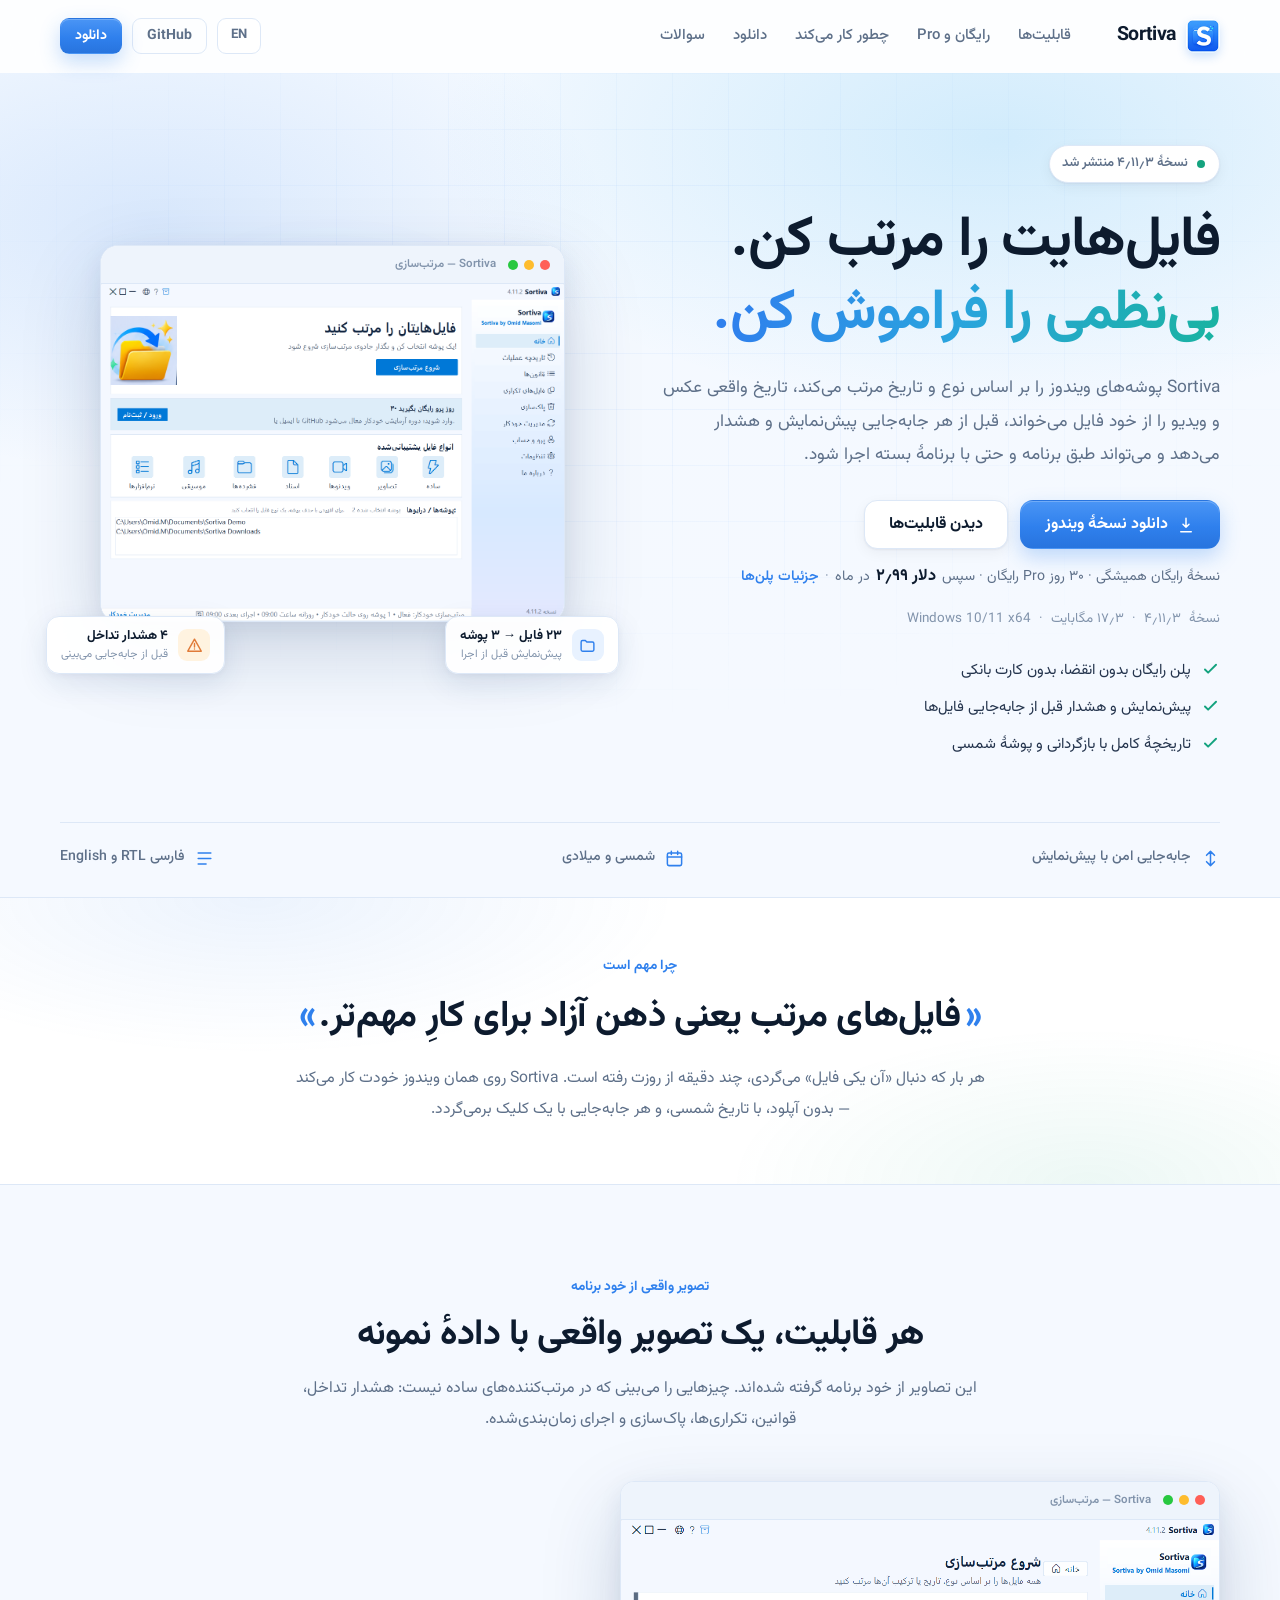
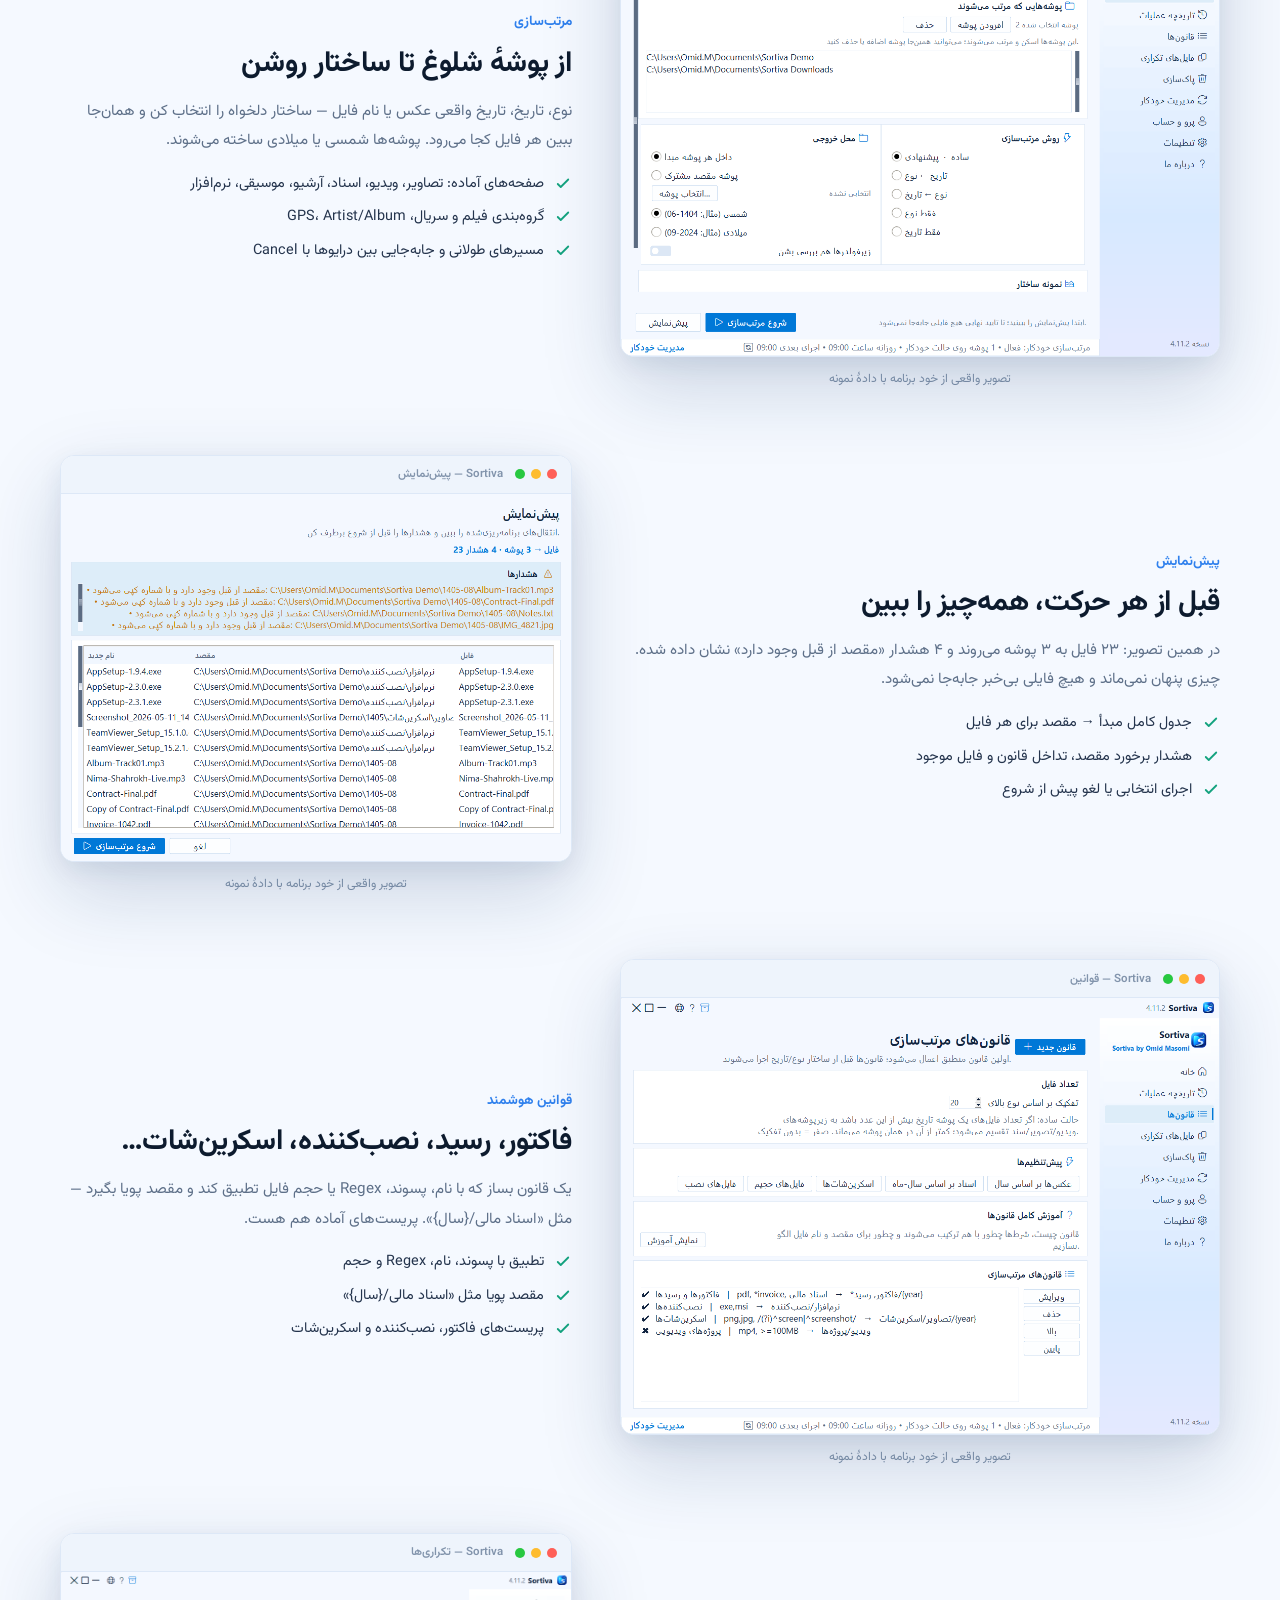
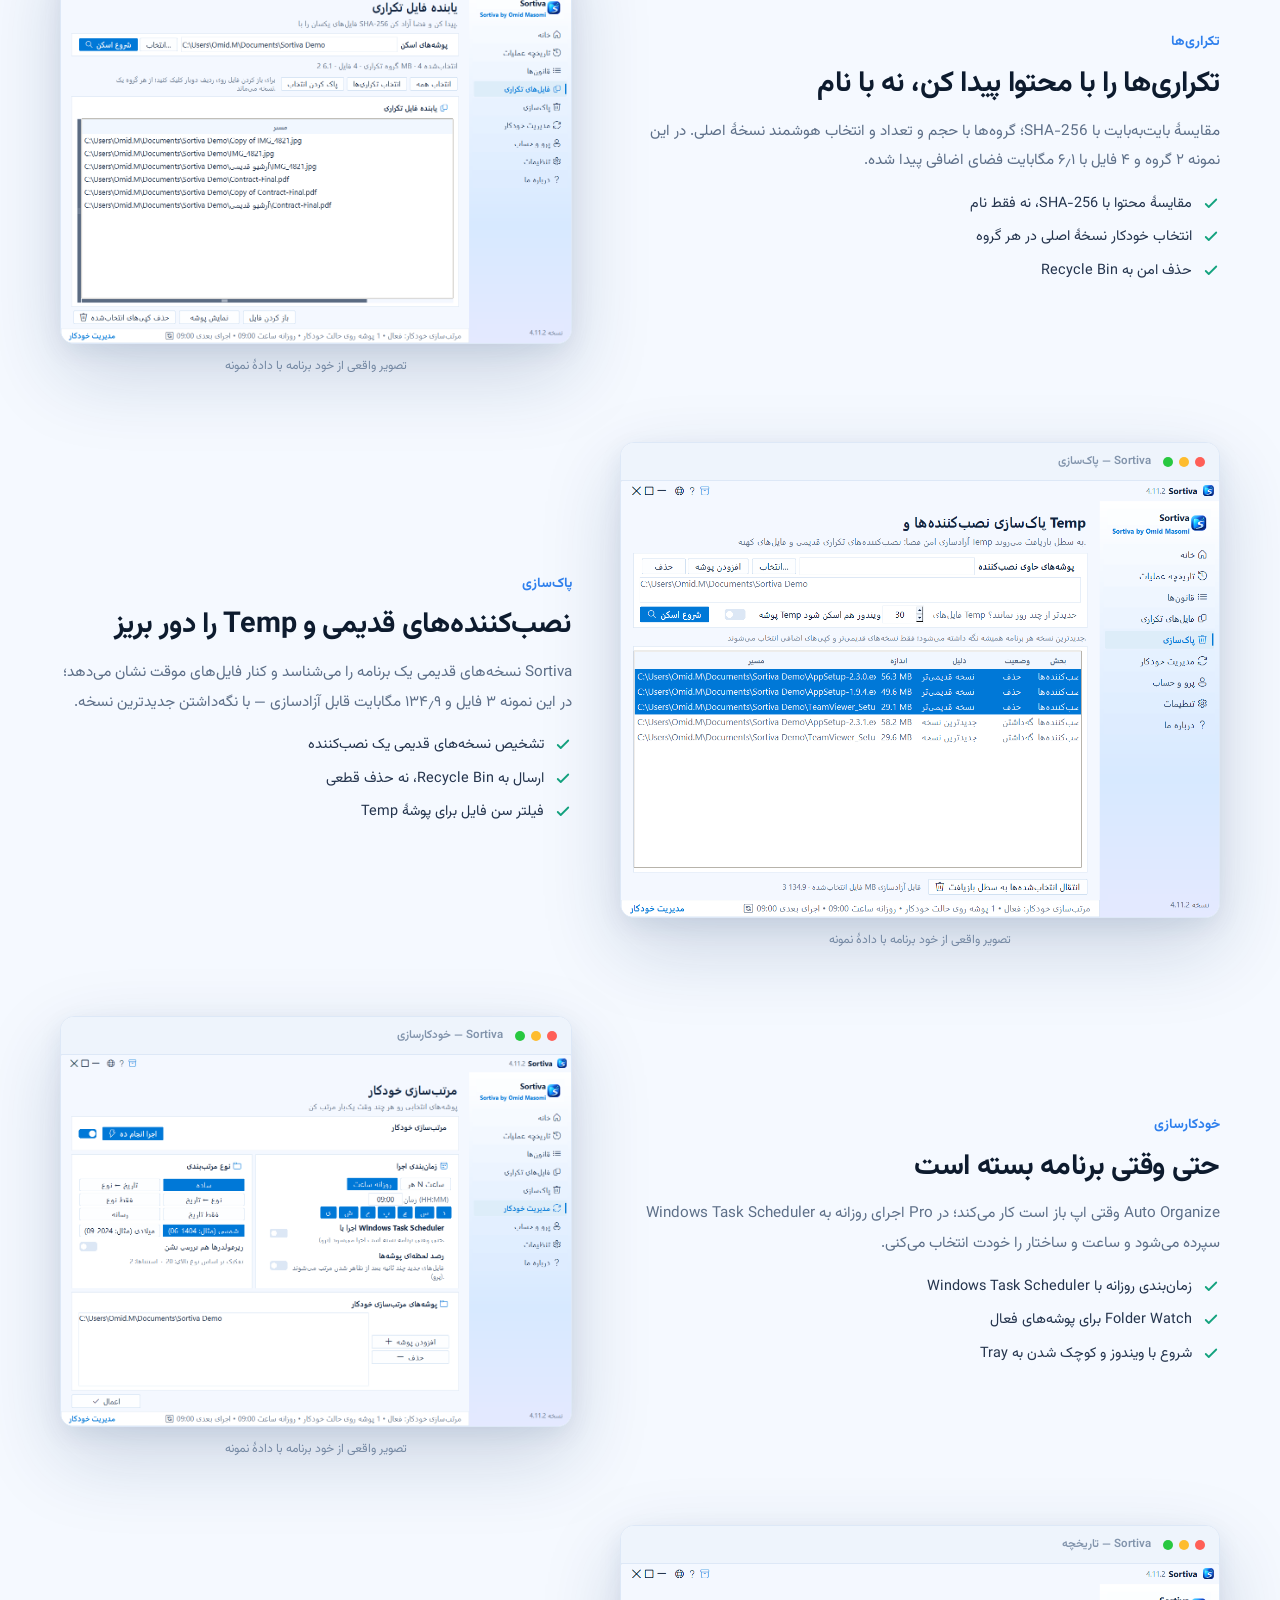
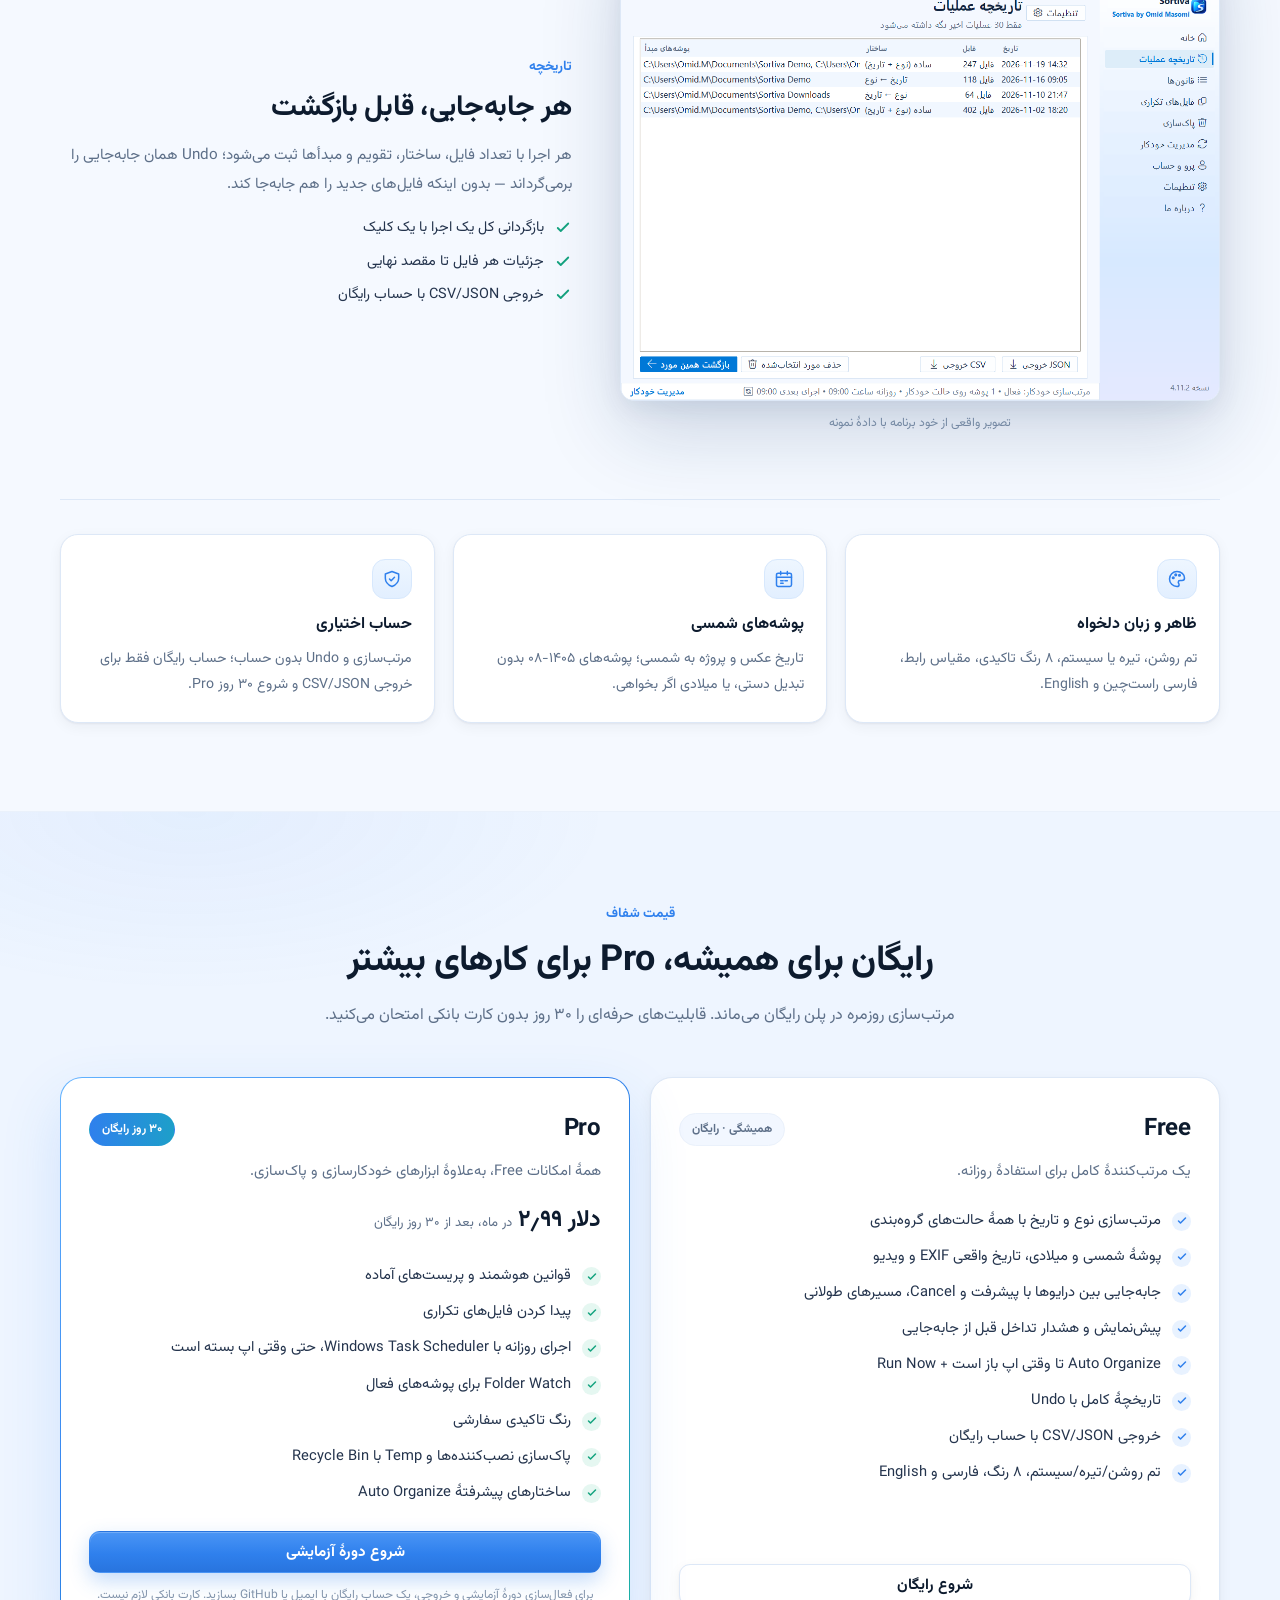
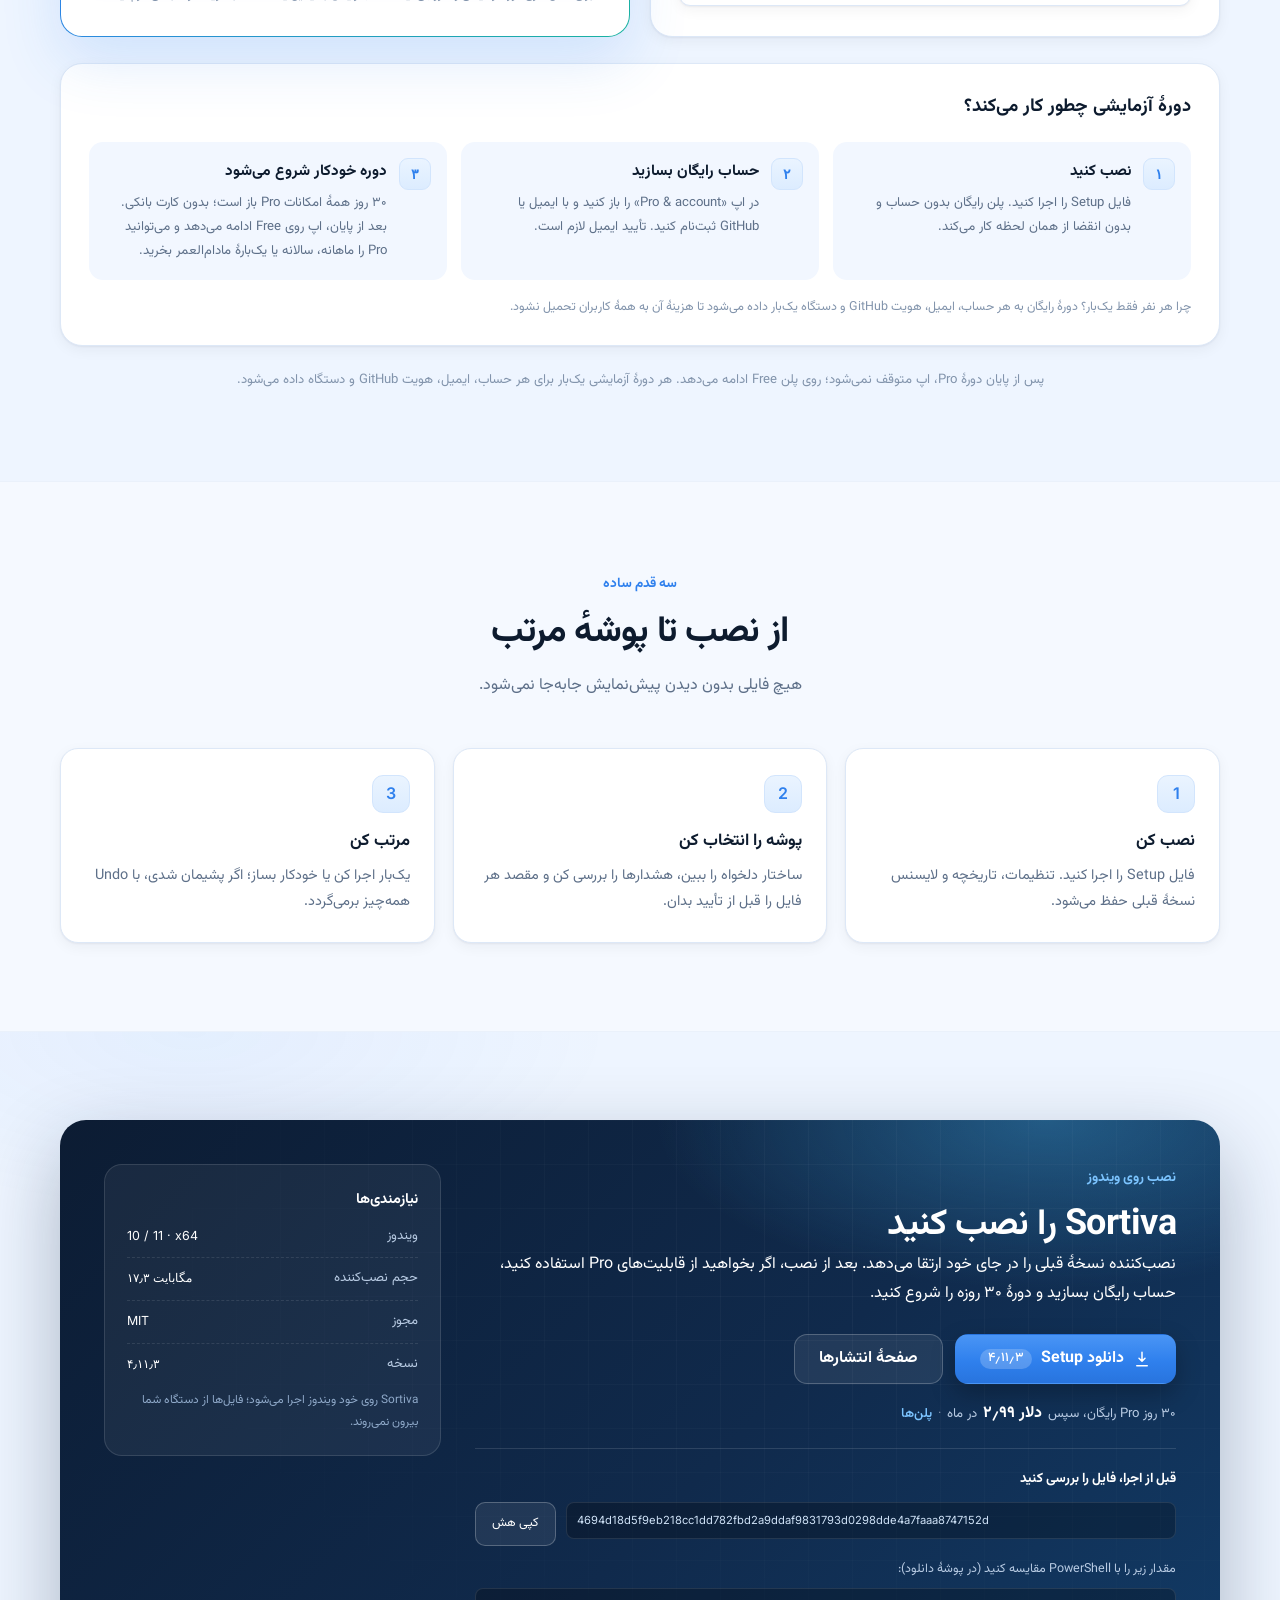
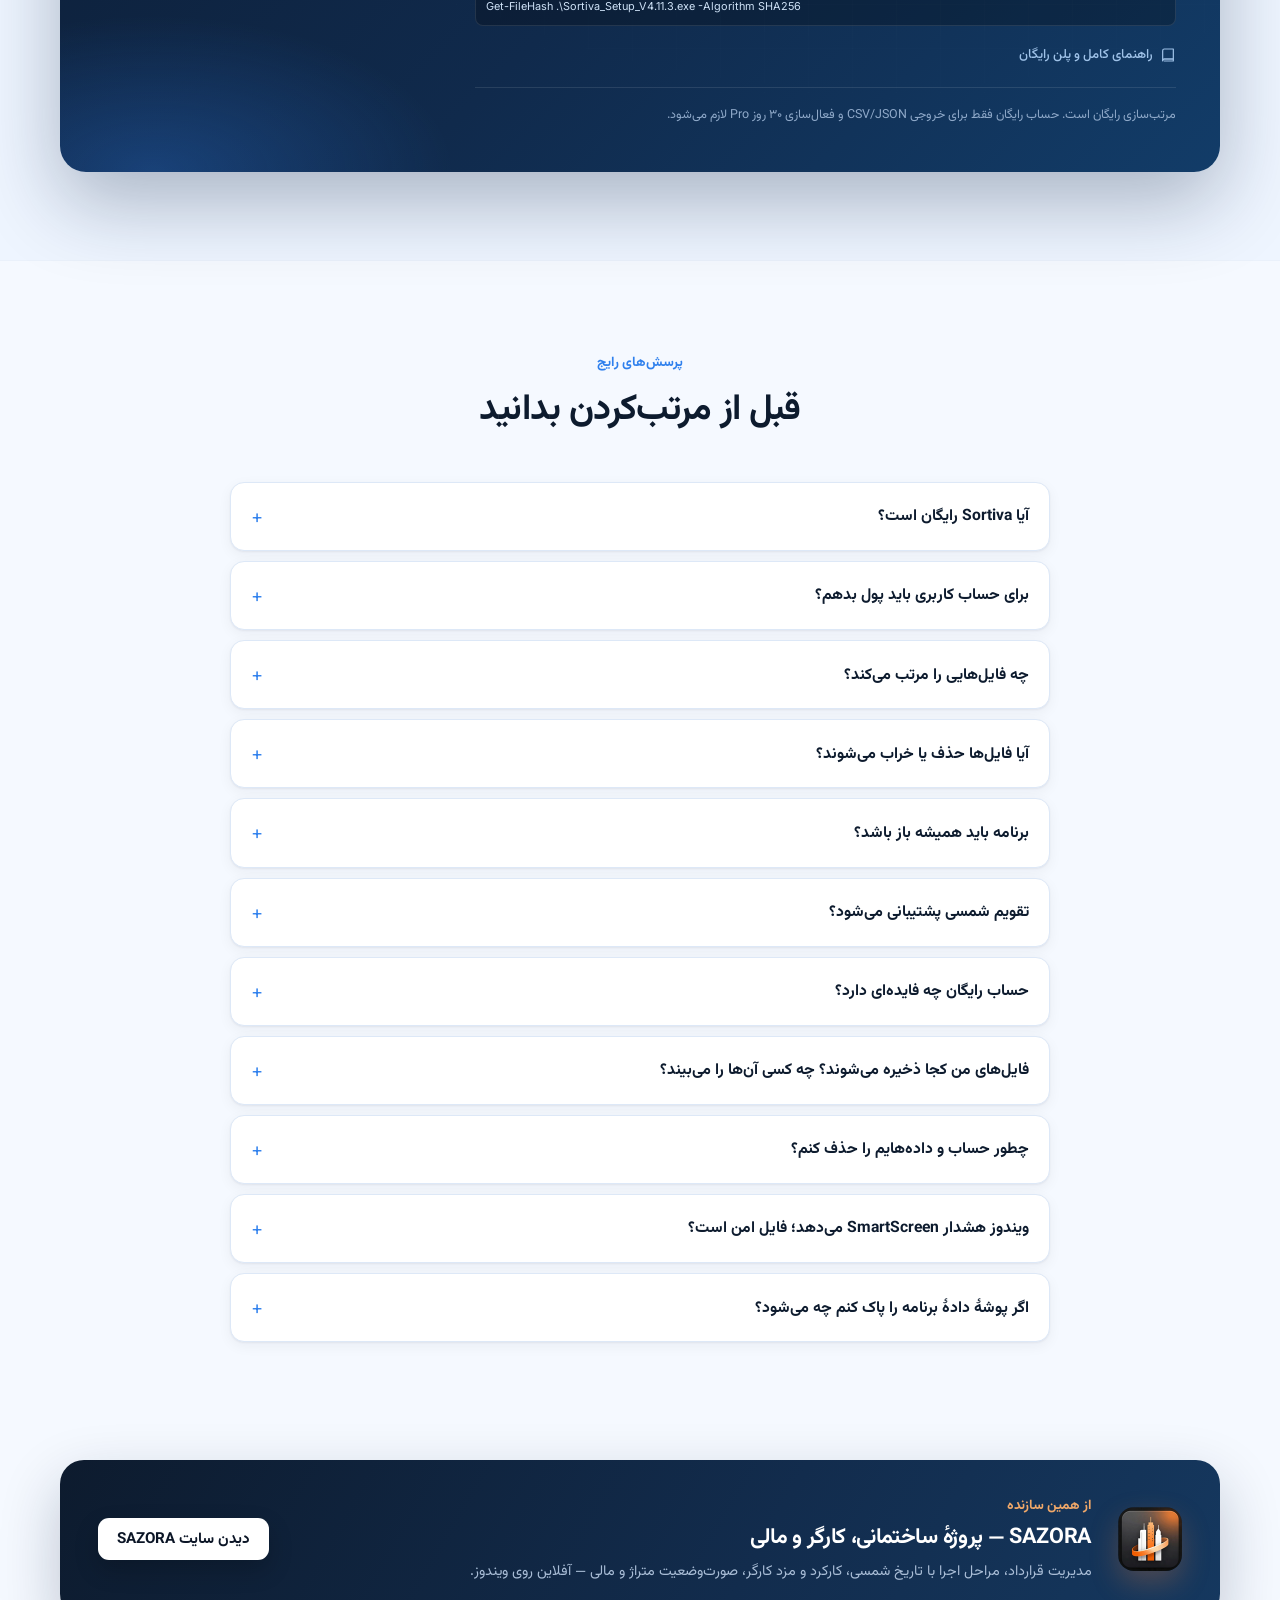
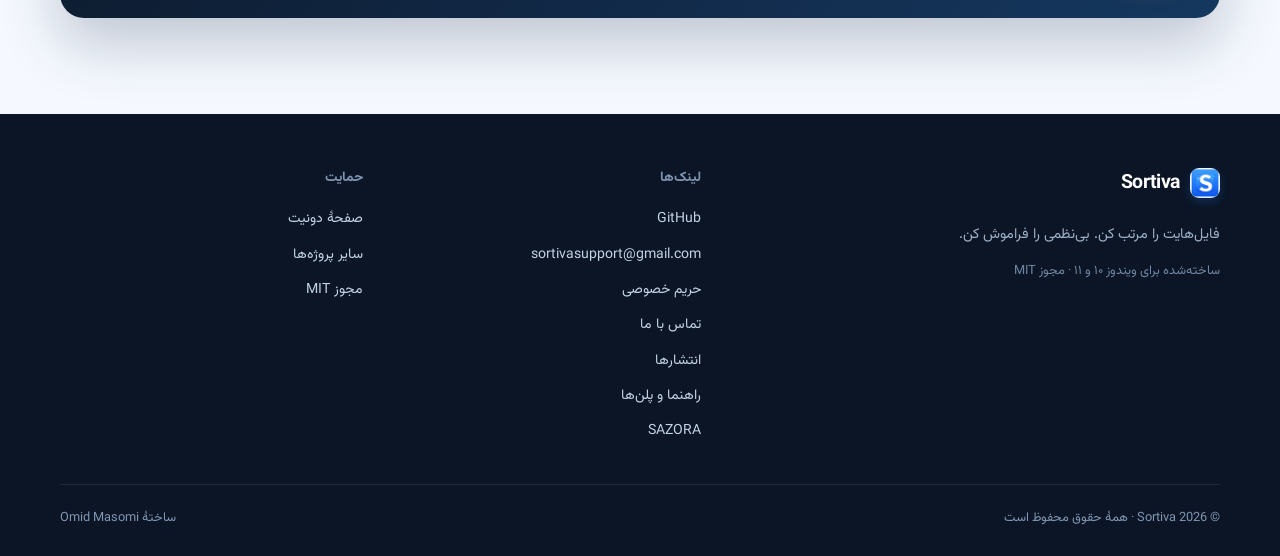
==== commit a1bc9641: "Harden site: pricing from config, trial, trust pages, strict CSP" ====
--- a/docs/index.html
+++ b/docs/index.html
@@ -6,7 +6,12 @@
   <meta name="theme-color" content="#2f80ed">
   <title>Sortiva — فایل‌هایت را مرتب کن</title>
   <meta name="description" content="Sortiva فایل‌های ویندوز را بر اساس نوع و تاریخ مرتب می‌کند، تاریخ واقعی عکس و ویدیو را می‌خواند، تکراری‌ها را با SHA-256 پیدا می‌کند، نصب‌کننده‌های قدیمی را پاک می‌کند و با Task Scheduler خودکار اجرا می‌شود.">
+  <meta http-equiv="Content-Security-Policy" content="default-src 'self'; script-src 'self'; style-src 'self'; img-src 'self' data:; font-src 'self'; connect-src 'self' https://*.supabase.co; base-uri 'self'; form-action 'self'; object-src 'none'">
+  <meta name="referrer" content="strict-origin-when-cross-origin">
   <link rel="canonical" href="https://omidmasumi740-dev.github.io/sortiva/">
+  <link rel="alternate" hreflang="fa" href="https://omidmasumi740-dev.github.io/sortiva/?lang=fa">
+  <link rel="alternate" hreflang="en" href="https://omidmasumi740-dev.github.io/sortiva/?lang=en">
+  <link rel="alternate" hreflang="x-default" href="https://omidmasumi740-dev.github.io/sortiva/">
   <meta property="og:type" content="website">
   <meta property="og:site_name" content="Sortiva">
   <meta property="og:title" content="Sortiva — فایل‌هایت را مرتب کن">
@@ -42,7 +47,10 @@
     "downloadUrl": "https://github.com/omidmasumi740-dev/sortiva/releases/latest",
     "image": "https://omidmasumi740-dev.github.io/sortiva/assets/img/og.png",
     "license": "https://github.com/omidmasumi740-dev/sortiva/blob/main/LICENSE",
-    "offers": { "@type": "Offer", "price": "0", "priceCurrency": "USD" },
+    "offers": [
+      { "@type": "Offer", "name": "Free", "price": "0", "priceCurrency": "USD" },
+      { "@type": "Offer", "name": "Pro", "price": "2.99", "priceCurrency": "USD", "description": "Monthly subscription after a free 30-day trial" }
+    ],
     "author": { "@type": "Person", "name": "Omid Masomi" }
   }
   </script>
@@ -85,7 +93,7 @@
             <span class="pulse-dot" aria-hidden="true"></span>
             <span><span data-i18n="heroBadgePrefix">نسخهٔ</span> <span data-version>4.11.3</span> <span data-i18n="heroBadgeSuffix">منتشر شد</span></span>
           </div>
-          <h1 data-i18n-html="heroTitle">فایل‌هایت را مرتب کن. <span class="grad">بی‌نظمی را فراموش کن.</span></h1>
+          <h1><span data-i18n="heroTitleA">فایل‌هایت را مرتب کن.</span> <span class="grad" data-i18n="heroTitleB">بی‌نظمی را فراموش کن.</span></h1>
           <p class="lede" data-i18n="heroLede">Sortiva پوشه‌های ویندوز را بر اساس نوع و تاریخ مرتب می‌کند، تاریخ واقعی عکس و ویدیو را از خود فایل می‌خواند، قبل از هر جابه‌جایی پیش‌نمایش و هشدار می‌دهد و می‌تواند طبق برنامه و حتی با برنامهٔ بسته اجرا شود.</p>
           <div class="cta-row">
             <a class="btn btn-primary btn-lg" href="https://github.com/omidmasumi740-dev/sortiva/releases/download/v4.11.3/Sortiva_Setup_V4.11.3.exe" data-download="sortiva" data-dl-primary>
@@ -94,6 +102,13 @@
             </a>
             <a class="btn btn-secondary btn-lg" href="#features" data-i18n="heroSecondary">دیدن قابلیت‌ها</a>
           </div>
+          <p class="price-line">
+            <span data-i18n="heroPricePrefix">نسخهٔ رایگان همیشگی · ۳۰ روز Pro رایگان · سپس</span>
+            <b class="price-amount" dir="ltr" data-pro-price>$2.99</b>
+            <span class="price-suffix" data-i18n="heroPriceSuffix">در ماه</span>
+            <span class="price-sep" aria-hidden="true">·</span>
+            <a class="price-link" href="#plans" data-i18n="heroPriceLink">جزئیات پلن‌ها</a>
+          </p>
           <p class="hero-note">
             <span data-i18n="heroNote">نسخهٔ</span>
             <span data-version>4.11.3</span>
@@ -372,7 +387,7 @@
     <section class="section section-soft" id="plans">
       <div class="container">
         <div class="section-head">
-          <p class="kicker" data-i18n="plansKicker">شفاف، بدون قید پنهان</p>
+          <p class="kicker" data-i18n="plansKicker">قیمت شفاف</p>
           <h2 data-i18n="plansTitle">رایگان برای همیشه، Pro برای کارهای بیشتر</h2>
           <p class="section-sub" data-i18n="plansSub">مرتب‌سازی روزمره در پلن رایگان می‌ماند. قابلیت‌های حرفه‌ای را ۳۰ روز بدون کارت بانکی امتحان می‌کنید.</p>
         </div>
@@ -401,6 +416,7 @@
               <span class="plan-badge plan-badge-pro" data-i18n="proBadge">۳۰ روز رایگان</span>
             </div>
             <p class="plan-sub" data-i18n="proSub">همهٔ امکانات Free، به‌علاوهٔ ابزارهای خودکارسازی و پاک‌سازی.</p>
+            <p class="plan-price"><b dir="ltr" data-pro-price>$2.99</b> <span class="price-suffix" data-i18n="proPriceSuffix">در ماه، بعد از ۳۰ روز رایگان</span></p>
             <ul class="check-list">
               <li data-i18n="pro1">قوانین هوشمند و پریست‌های آماده</li>
               <li data-i18n="pro2">پیدا کردن فایل‌های تکراری</li>
@@ -410,9 +426,27 @@
               <li data-i18n="pro6">پاک‌سازی نصب‌کننده‌ها و Temp با Recycle Bin</li>
               <li data-i18n="pro7">ساختارهای پیشرفتهٔ Auto Organize</li>
             </ul>
-            <a class="btn btn-primary plan-btn" href="#download" data-i18n="proCta">شروع دورهٔ آزمایشی</a>
+            <a class="btn btn-primary plan-btn" href="#trial" data-i18n="proCta">شروع دورهٔ آزمایشی</a>
             <p class="plan-note" data-i18n="planNote">برای فعال‌سازی دورهٔ آزمایشی و خروجی، یک حساب رایگان با ایمیل یا GitHub بسازید. کارت بانکی لازم نیست.</p>
           </article>
+        </div>
+        <div class="trial-how" id="trial">
+          <h3 data-i18n="trialTitle">دورهٔ آزمایشی چطور کار می‌کند؟</h3>
+          <ol class="trial-steps">
+            <li>
+              <span class="step-num" data-i18n="trialN1">۱</span>
+              <div><b data-i18n="trialS1t">نصب کنید</b><p data-i18n="trialS1d">فایل Setup را اجرا کنید. پلن رایگان بدون حساب و بدون انقضا از همان لحظه کار می‌کند.</p></div>
+            </li>
+            <li>
+              <span class="step-num" data-i18n="trialN2">۲</span>
+              <div><b data-i18n="trialS2t">حساب رایگان بسازید</b><p data-i18n="trialS2d">در اپ «Pro &amp; account» را باز کنید و با ایمیل یا GitHub ثبت‌نام کنید. تأیید ایمیل لازم است.</p></div>
+            </li>
+            <li>
+              <span class="step-num" data-i18n="trialN3">۳</span>
+              <div><b data-i18n="trialS3t">دوره خودکار شروع می‌شود</b><p data-i18n="trialS3d">۳۰ روز همهٔ امکانات Pro باز است؛ بدون کارت بانکی. بعد از پایان، اپ روی Free ادامه می‌دهد و می‌توانید Pro را ماهانه، سالانه یا یک‌بارهٔ مادام‌العمر بخرید.</p></div>
+            </li>
+          </ol>
+          <p class="trial-why" data-i18n="trialWhy">چرا هر نفر فقط یک‌بار؟ دورهٔ رایگان به هر حساب، ایمیل، هویت GitHub و دستگاه یک‌بار داده می‌شود تا هزینهٔ آن به همهٔ کاربران تحمیل نشود.</p>
         </div>
         <p class="plans-foot" data-i18n="plansFoot">پس از پایان دورهٔ Pro، اپ متوقف نمی‌شود؛ روی پلن Free ادامه می‌دهد. هر دورهٔ آزمایشی یک‌بار برای هر حساب، ایمیل، هویت GitHub و دستگاه داده می‌شود.</p>
       </div>
@@ -460,6 +494,18 @@
               </a>
               <a class="btn btn-secondary btn-lg" href="https://github.com/omidmasumi740-dev/sortiva/releases/latest" target="_blank" rel="noopener noreferrer" data-i18n="downloadReleases">صفحهٔ انتشارها</a>
             </div>
+            <p class="download-price"><span data-i18n="downloadPricePrefix">۳۰ روز Pro رایگان، سپس</span> <b dir="ltr" data-pro-price>$2.99</b> <span class="price-suffix" data-i18n="downloadPriceSuffix">در ماه</span> <span class="price-sep" aria-hidden="true">·</span> <a class="price-link" href="#plans" data-i18n="downloadPriceLink">پلن‌ها</a></p>
+            <div class="verify">
+              <p class="verify-title" data-i18n="verifyTitle">قبل از اجرا، فایل را بررسی کنید</p>
+              <div class="hash-row">
+                <code class="sha-code" dir="ltr" data-sha>4694d18d5f9eb218cc1dd782fbd2a9ddaf9831793d0298dde4a7faaa8747152d</code>
+                <button class="copy-btn" id="copySha" type="button" data-i18n="copySha">کپی هش</button>
+              </div>
+              <p class="verify-how" data-i18n="verifyHow">مقدار زیر را با PowerShell مقایسه کنید (در پوشهٔ دانلود):</p>
+              <code class="verify-cmd" dir="ltr">Get-FileHash .\Sortiva_Setup_V<span data-version-raw>4.11.3</span>.exe -Algorithm SHA256</code>
+              <p class="verify-msg" id="copyMsg" role="status" hidden></p>
+              <a class="verify-vt" id="vtLink" href="" target="_blank" rel="noopener noreferrer" hidden data-i18n="verifyVt">اسکن VirusTotal این نسخه</a>
+            </div>
             <div class="download-alt">
               <a href="https://github.com/omidmasumi740-dev/sortiva/blob/main/README.md" target="_blank" rel="noopener noreferrer">
                 <svg viewBox="0 0 24 24" aria-hidden="true"><path d="M4 5.5A2.5 2.5 0 0 1 6.5 3H20v15H6.5A2.5 2.5 0 0 0 4 20.5V5.5Z"/><path d="M4 20.5A2.5 2.5 0 0 1 6.5 18H20v3H6.5"/></svg>
@@ -478,10 +524,6 @@
                 <li><span data-i18n="reqVersion">نسخه</span><span data-version>4.11.3</span></li>
               </ul>
             </div>
-            <details class="sha">
-              <summary data-i18n="shaTitle">SHA-256 نصب‌کننده</summary>
-              <code class="sha-code" data-sha>4694d18d5f9eb218cc1dd782fbd2a9ddaf9831793d0298dde4a7faaa8747152d</code>
-            </details>
             <p class="side-note" data-i18n="downloadNote">Sortiva روی خود ویندوز اجرا می‌شود؛ فایل‌ها از دستگاه شما بیرون نمی‌روند.</p>
           </aside>
         </div>
@@ -518,6 +560,26 @@
           <details class="faq-item">
             <summary data-i18n="q6">تقویم شمسی پشتیبانی می‌شود؟</summary>
             <p data-i18n="a6">بله. پوشه‌ها را می‌توانید بر اساس تاریخ شمسی یا میلادی بسازید و رابط فارسی به‌صورت کامل راست‌چین است.</p>
+          </details>
+          <details class="faq-item">
+            <summary data-i18n="q7">حساب رایگان چه فایده‌ای دارد؟</summary>
+            <p data-i18n="a7">مرتب‌سازی، پیش‌نمایش، Auto Organize و Undo بدون حساب کار می‌کنند. حساب رایگان برای خروجی CSV/JSON، نگه‌داشتن لایسنس Pro و شروع دورهٔ ۳۰ روزه لازم است. ایمیل برای ورود و بازیابی رمز استفاده می‌شود و هویت GitHub فقط اگر خودتان با GitHub وارد شوید ذخیره می‌شود.</p>
+          </details>
+          <details class="faq-item">
+            <summary data-i18n="q8">فایل‌های من کجا ذخیره می‌شوند؟ چه کسی آن‌ها را می‌بیند؟</summary>
+            <p data-i18n="a8">Sortiva هیچ فایلی را آپلود نمی‌کند و پشتیبان ابری ندارد. فایل‌ها همان‌جا روی ویندوز خودتان می‌مانند. سرور فقط وضعیت حساب، دورهٔ آزمایشی و لایسنس را نگه می‌دارد تا بتوانید در صورت تعویض دستگاه لایسنس را برگردانید؛ کسی به محتوای فایل‌های شما دسترسی ندارد.</p>
+          </details>
+          <details class="faq-item">
+            <summary data-i18n="q9">چطور حساب و داده‌هایم را حذف کنم؟</summary>
+            <p><span data-i18n="a9a">کافی است به</span> <span dir="ltr">sortivasupport@gmail.com</span> <span data-i18n="a9b">ایمیل بزنید و حذف حساب را بخواهید. ایمیل حساب، هویت GitHub (اگر استفاده کرده‌اید) و شناسهٔ دستگاه از سرور حذف می‌شود؛ تنظیمات و تاریخچهٔ محلی روی خود رایانه می‌مانند تا خودتان پاک کنید.</span></p>
+          </details>
+          <details class="faq-item">
+            <summary data-i18n="q10">ویندوز هشدار SmartScreen می‌دهد؛ فایل امن است؟</summary>
+            <p data-i18n="a10">نصب‌کننده امضای دیجیتال تجاری ندارد، بنابراین SmartScreen ممکن است هشدار «ناشر ناشناس» بدهد. SHA-256 همین صفحه را با PowerShell مقایسه کنید؛ اگر یکی بود، فایل همان نسخهٔ رسمی است. برای اطمینان بیشتر، فایل را در VirusTotal هم اسکن کنید.</p>
+          </details>
+          <details class="faq-item">
+            <summary data-i18n="q11">اگر پوشهٔ دادهٔ برنامه را پاک کنم چه می‌شود؟</summary>
+            <p data-i18n="a11">تنظیمات، تاریخچه و وضعیت ورود از بین می‌رود اما فایل‌های شما دست‌نخورده می‌مانند. با ورود دوباره به حساب، لایسنس Pro برمی‌گردد و دورهٔ آزمایشی دوباره داده نمی‌شود، چون به ایمیل، هویت GitHub و دستگاه گره خورده است.</p>
           </details>
         </div>
       </div>
@@ -552,6 +614,8 @@
         <h3 data-i18n="footerLinks">لینک‌ها</h3>
         <a href="https://github.com/omidmasumi740-dev/sortiva" target="_blank" rel="noopener noreferrer">GitHub</a>
         <a href="mailto:sortivasupport@gmail.com">sortivasupport@gmail.com</a>
+        <a href="privacy.html" data-i18n="footerPrivacy">حریم خصوصی</a>
+        <a href="contact.html" data-i18n="footerContact">تماس با ما</a>
         <a href="https://github.com/omidmasumi740-dev/sortiva/releases/latest" target="_blank" rel="noopener noreferrer" data-i18n="footerReleases">انتشارها</a>
         <a href="https://github.com/omidmasumi740-dev/sortiva/blob/main/README.md" target="_blank" rel="noopener noreferrer" data-i18n="footerNotes">راهنما و پلن‌ها</a>
         <a href="https://omidmasumi740-dev.github.io/sazora/" data-i18n="footerSazora">SAZORA</a>
--- a/docs/styles.css
+++ b/docs/styles.css
@@ -460,6 +460,31 @@
   color: var(--muted-2);
 }
 
+.price-line {
+  margin-top: 14px;
+  display: flex;
+  flex-wrap: wrap;
+  align-items: baseline;
+  gap: 6px;
+  font-size: 0.88rem;
+  line-height: 1.7;
+  color: var(--muted);
+}
+
+.price-line .price-amount {
+  color: var(--ink);
+  font-size: 1.02rem;
+}
+
+.price-line a {
+  color: var(--blue);
+  font-weight: 600;
+}
+
+.price-sep {
+  color: var(--muted-2);
+}
+
 .hero-points {
   list-style: none;
   padding: 0;
@@ -1132,6 +1157,86 @@
   margin-top: 22px;
   text-align: center;
   font-size: 0.82rem;
+  line-height: 1.9;
+  color: var(--muted-2);
+}
+
+.plan-price {
+  margin-top: 14px;
+  display: flex;
+  flex-wrap: wrap;
+  align-items: baseline;
+  gap: 6px;
+  color: var(--ink);
+}
+
+.plan-price b {
+  font-size: 1.45rem;
+  letter-spacing: -0.02em;
+}
+
+.plan-price .price-suffix {
+  font-size: 0.82rem;
+  color: var(--muted);
+}
+
+.trial-how {
+  margin-top: 26px;
+  background: #fff;
+  border: 1px solid var(--line);
+  border-radius: 22px;
+  padding: 26px 28px;
+  box-shadow: var(--shadow-sm);
+  scroll-margin-top: 84px;
+}
+
+.trial-how h3 {
+  font-size: 1.15rem;
+  font-weight: 800;
+}
+
+.trial-steps {
+  list-style: none;
+  padding: 0;
+  margin-top: 18px;
+  display: grid;
+  grid-template-columns: repeat(3, 1fr);
+  gap: 14px;
+}
+
+.trial-steps li {
+  display: flex;
+  align-items: flex-start;
+  gap: 12px;
+  background: var(--surface-2);
+  border-radius: 14px;
+  padding: 16px;
+}
+
+.trial-steps .step-num {
+  margin-bottom: 0;
+  flex: none;
+  width: 32px;
+  height: 32px;
+  border-radius: 9px;
+  font-size: 0.9rem;
+}
+
+.trial-steps b {
+  display: block;
+  font-size: 0.95rem;
+}
+
+.trial-steps p {
+  margin-top: 6px;
+  font-size: 0.82rem;
+  line-height: 1.85;
+  color: var(--muted);
+}
+
+.trial-why {
+  margin-top: 16px;
+  font-size: 0.78rem;
   line-height: 1.9;
   color: var(--muted-2);
 }
@@ -1296,6 +1401,103 @@
   padding-top: 16px;
 }
 
+.download-price {
+  margin-top: 16px;
+  display: flex;
+  flex-wrap: wrap;
+  align-items: baseline;
+  gap: 6px;
+  font-size: 0.82rem;
+  color: #b8cbe3;
+}
+
+.download-price b {
+  color: #fff;
+  font-size: 1rem;
+}
+
+.download-price a {
+  color: #7cc4ff;
+  font-weight: 600;
+}
+
+.verify {
+  margin-top: 20px;
+  border-top: 1px solid rgba(255, 255, 255, 0.12);
+  padding-top: 18px;
+}
+
+.verify-title {
+  font-size: 0.84rem;
+  font-weight: 700;
+  color: #fff;
+  margin-bottom: 10px;
+}
+
+.hash-row {
+  display: flex;
+  flex-wrap: wrap;
+  align-items: flex-start;
+  gap: 10px;
+}
+
+.hash-row .sha-code {
+  flex: 1 1 260px;
+  margin-top: 0;
+  font-size: 0.7rem;
+  overflow-wrap: anywhere;
+}
+
+.copy-btn {
+  min-height: 44px;
+  padding: 0 16px;
+  border-radius: 10px;
+  border: 1px solid rgba(255, 255, 255, 0.24);
+  background: rgba(255, 255, 255, 0.08);
+  color: #fff;
+  font: inherit;
+  font-size: 0.78rem;
+  cursor: pointer;
+  transition: background 0.16s ease;
+}
+
+.copy-btn:hover {
+  background: rgba(255, 255, 255, 0.16);
+}
+
+.verify-how {
+  margin-top: 12px;
+  font-size: 0.78rem;
+  color: #b8cbe3;
+}
+
+.verify-cmd {
+  display: block;
+  margin-top: 8px;
+  font-size: 0.68rem;
+  color: #cfe2f7;
+  background: rgba(0, 0, 0, 0.25);
+  border: 1px solid rgba(255, 255, 255, 0.1);
+  border-radius: 8px;
+  padding: 8px 10px;
+  overflow-wrap: anywhere;
+  font-family: "Inter", monospace;
+}
+
+.verify-msg {
+  margin-top: 8px;
+  font-size: 0.76rem;
+  color: #8ff0c7;
+}
+
+.verify-vt {
+  display: inline-block;
+  margin-top: 12px;
+  font-size: 0.78rem;
+  font-weight: 600;
+  color: #7cc4ff;
+}
+
 .download-side {
   background: rgba(255, 255, 255, 0.055);
   border: 1px solid rgba(255, 255, 255, 0.12);
@@ -1606,6 +1808,9 @@
   .plan-grid {
     grid-template-columns: 1fr;
   }
+  .trial-steps {
+    grid-template-columns: 1fr;
+  }
   .steps {
     grid-template-columns: 1fr;
   }
@@ -1667,6 +1872,10 @@
   .download-card {
     padding: 28px 22px;
     border-radius: 22px;
+  }
+  .trial-how {
+    padding: 22px 20px;
+    scroll-margin-top: 74px;
   }
   .download-actions .btn,
   .cta-row .btn {
@@ -2047,6 +2256,107 @@
   .quote-band { padding: 40px 0 44px; }
 }
 
+/* Subpages: privacy, contact, 404 */
+.page-head {
+  max-width: 760px;
+  margin-bottom: 34px;
+}
+
+.page-head h1 {
+  font-size: clamp(1.8rem, 3.6vw, 2.6rem);
+  font-weight: 800;
+  line-height: 1.35;
+  letter-spacing: -0.02em;
+  color: var(--ink);
+  margin-bottom: 12px;
+  text-wrap: balance;
+}
+
+.page-lead {
+  font-size: 1rem;
+  line-height: 1.95;
+  color: var(--muted);
+}
+
+.page-updated {
+  margin-top: 10px;
+  font-size: 0.78rem;
+  color: var(--muted-2);
+}
+
+.panel {
+  padding: 26px 28px;
+  border: 1px solid var(--line);
+  border-radius: var(--radius);
+  background: var(--surface);
+  box-shadow: var(--shadow-sm);
+  margin-bottom: 14px;
+}
+
+.panel h2 {
+  font-size: 1.08rem;
+  font-weight: 700;
+  color: var(--ink);
+  margin-bottom: 10px;
+}
+
+.panel p,
+.panel li {
+  font-size: 0.92rem;
+  line-height: 1.95;
+  color: var(--muted);
+}
+
+.panel code {
+  padding: 2px 6px;
+  border: 1px solid var(--line);
+  border-radius: 6px;
+  background: var(--surface-2);
+  color: var(--ink-2);
+  font-family: ui-monospace, 'Cascadia Code', Consolas, monospace;
+  font-size: 0.78rem;
+  word-break: break-all;
+  overflow-wrap: anywhere;
+}
+
+.panel-note {
+  border-color: #f4d3bd;
+  background: #fff8f2;
+}
+
+.mail-inline {
+  color: var(--blue);
+  border-bottom: 1px solid rgba(47, 128, 237, 0.3);
+  word-break: break-all;
+}
+
+.mail-box {
+  display: inline-flex;
+  align-items: center;
+  min-height: 44px;
+  margin-top: 6px;
+  padding: 8px 16px;
+  border: 1px solid var(--line);
+  border-radius: 10px;
+  background: var(--surface-2);
+  color: var(--ink-2);
+  font-family: ui-monospace, 'Cascadia Code', Consolas, monospace;
+  font-size: 0.85rem;
+  word-break: break-all;
+}
+
+.page-actions {
+  display: flex;
+  flex-wrap: wrap;
+  gap: 12px;
+  margin-top: 26px;
+}
+
+@media (max-width: 560px) {
+  .panel { padding: 20px 18px; }
+  .page-actions .btn { flex: 1 1 100%; }
+}
+
 @media (prefers-reduced-motion: reduce) {
   html {
     scroll-behavior: auto;
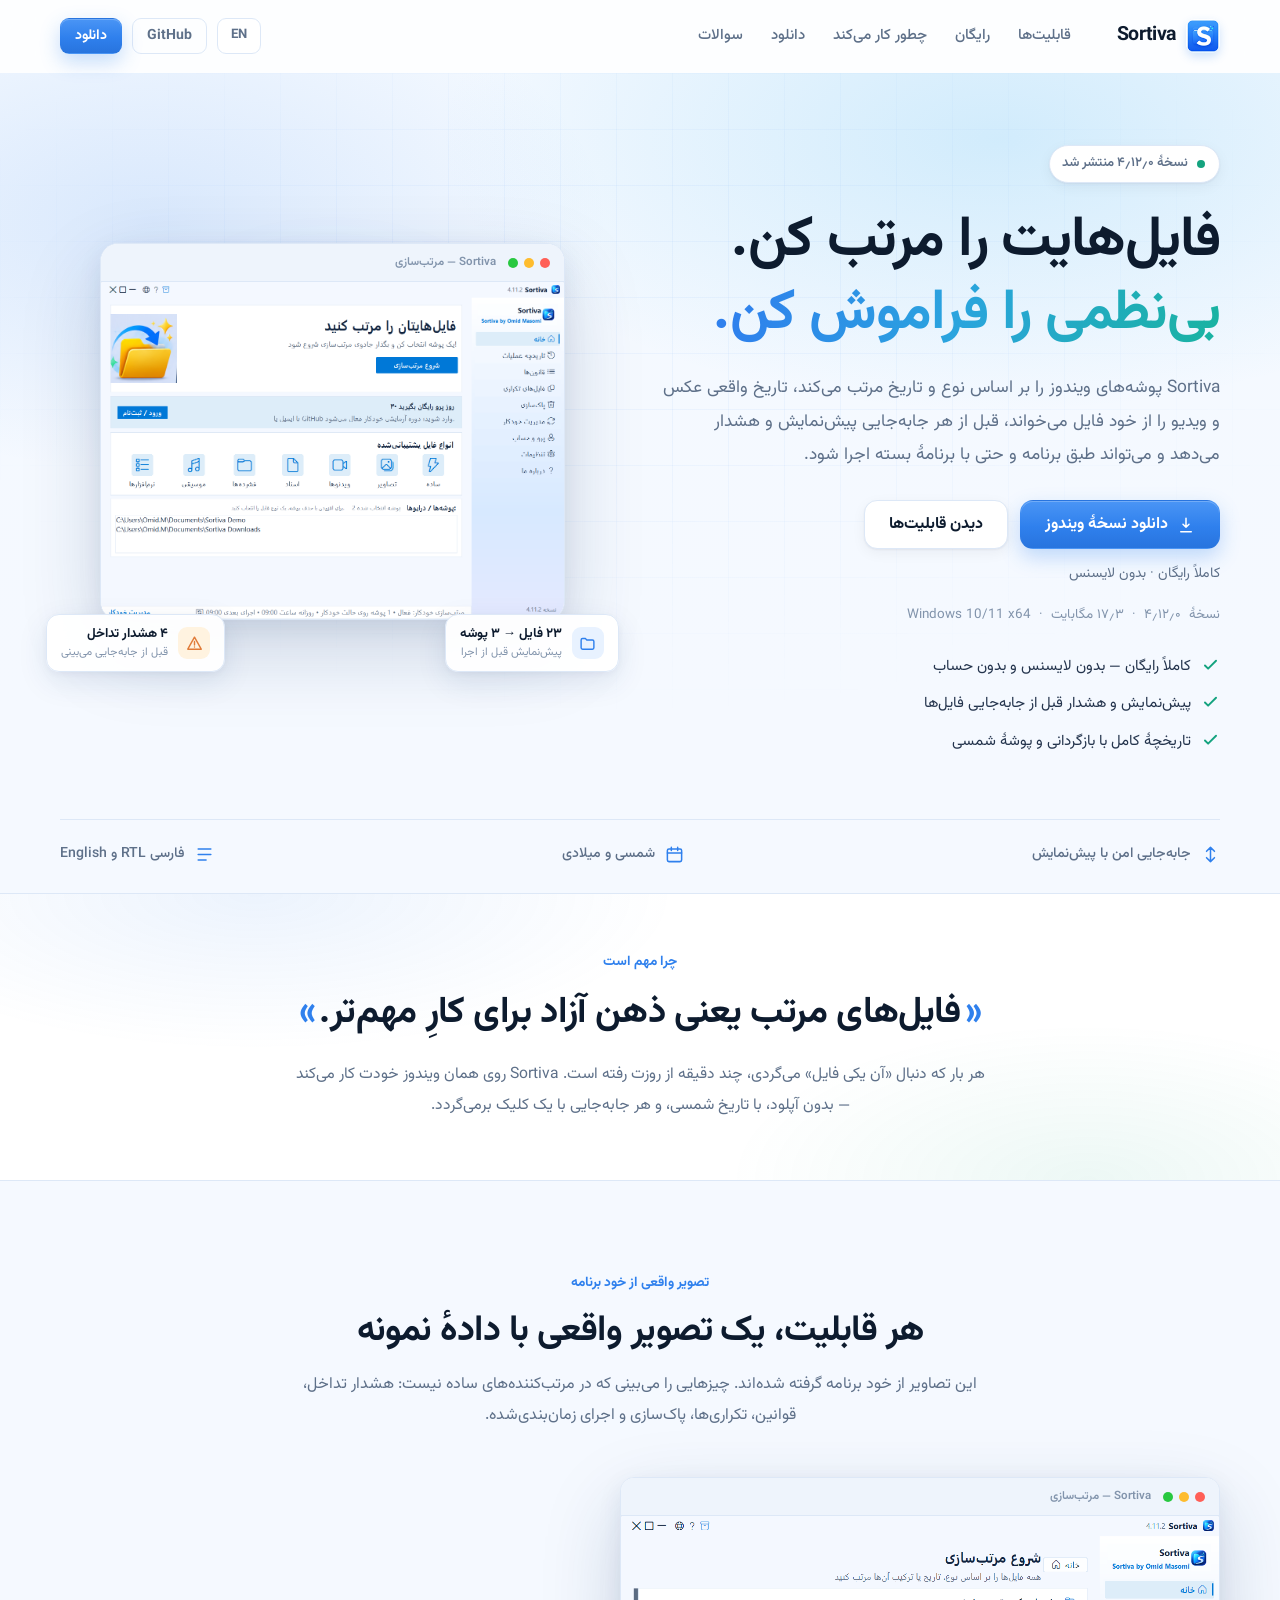
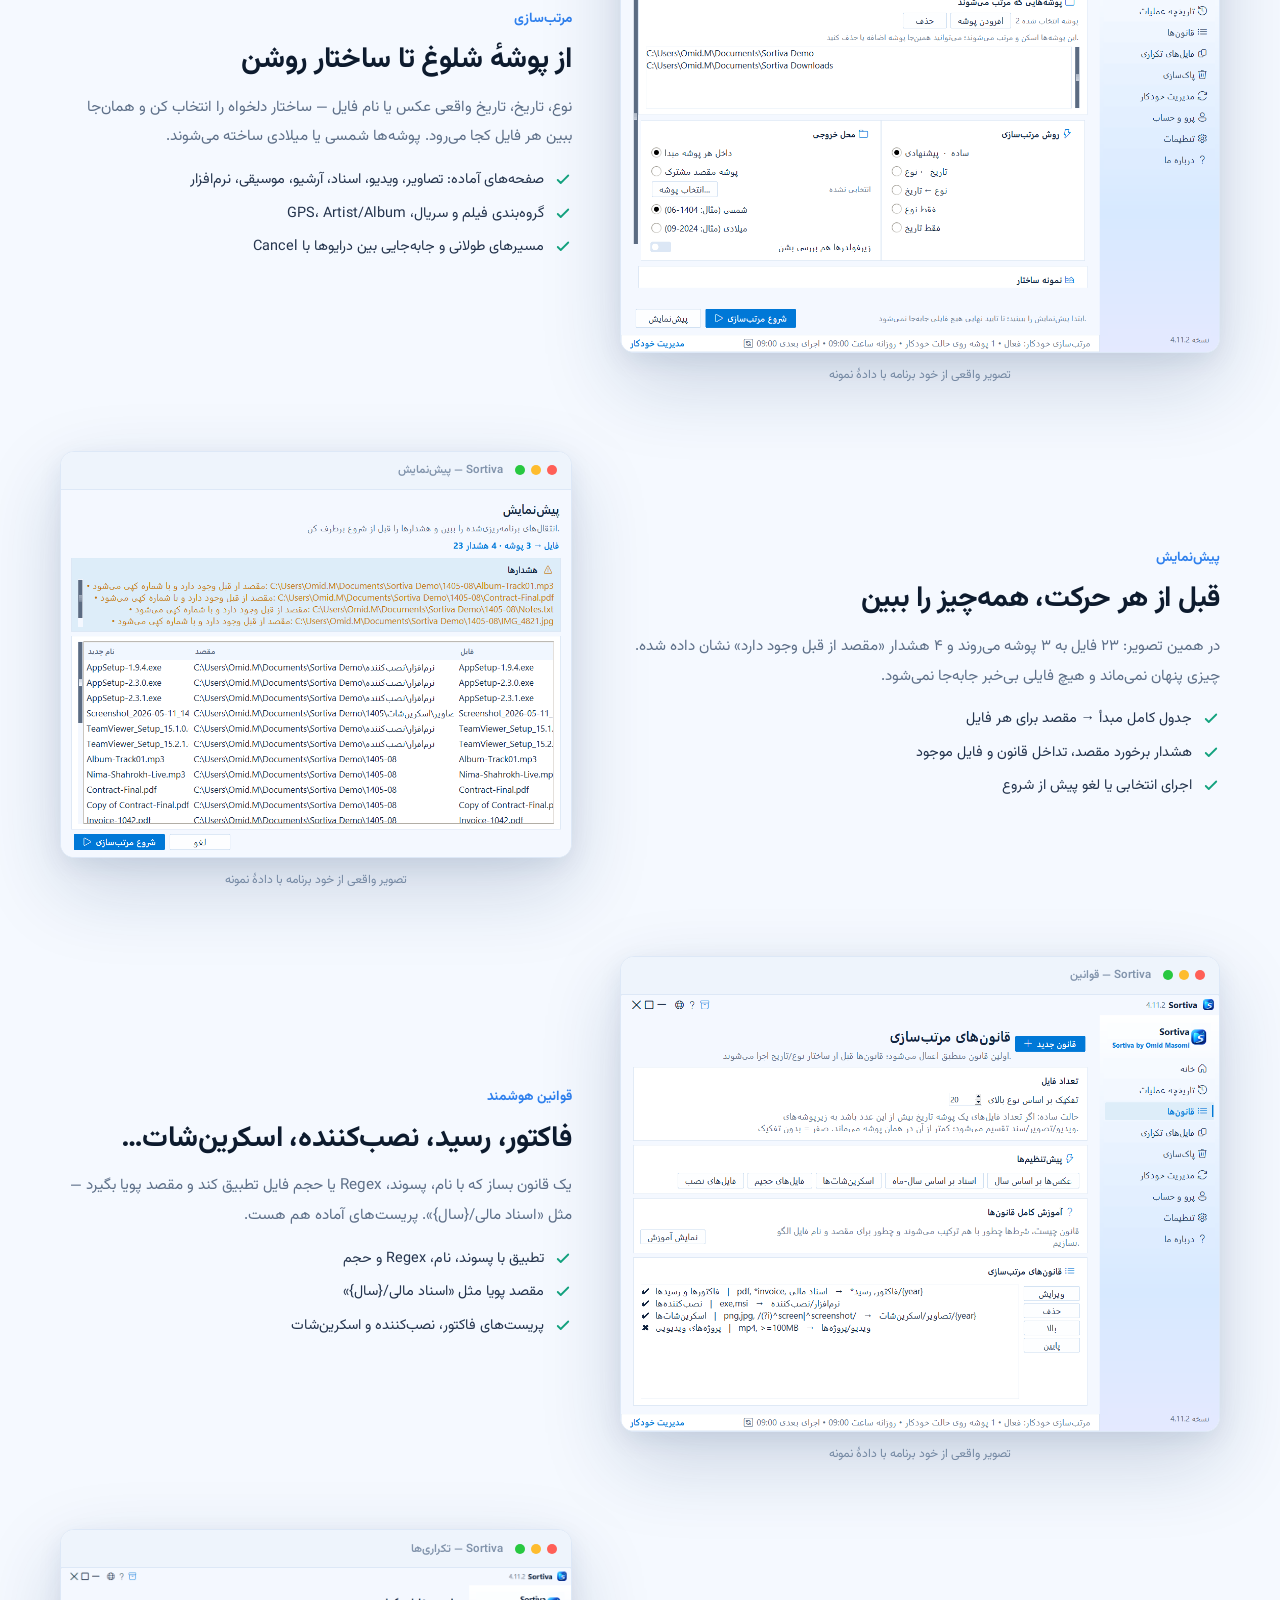
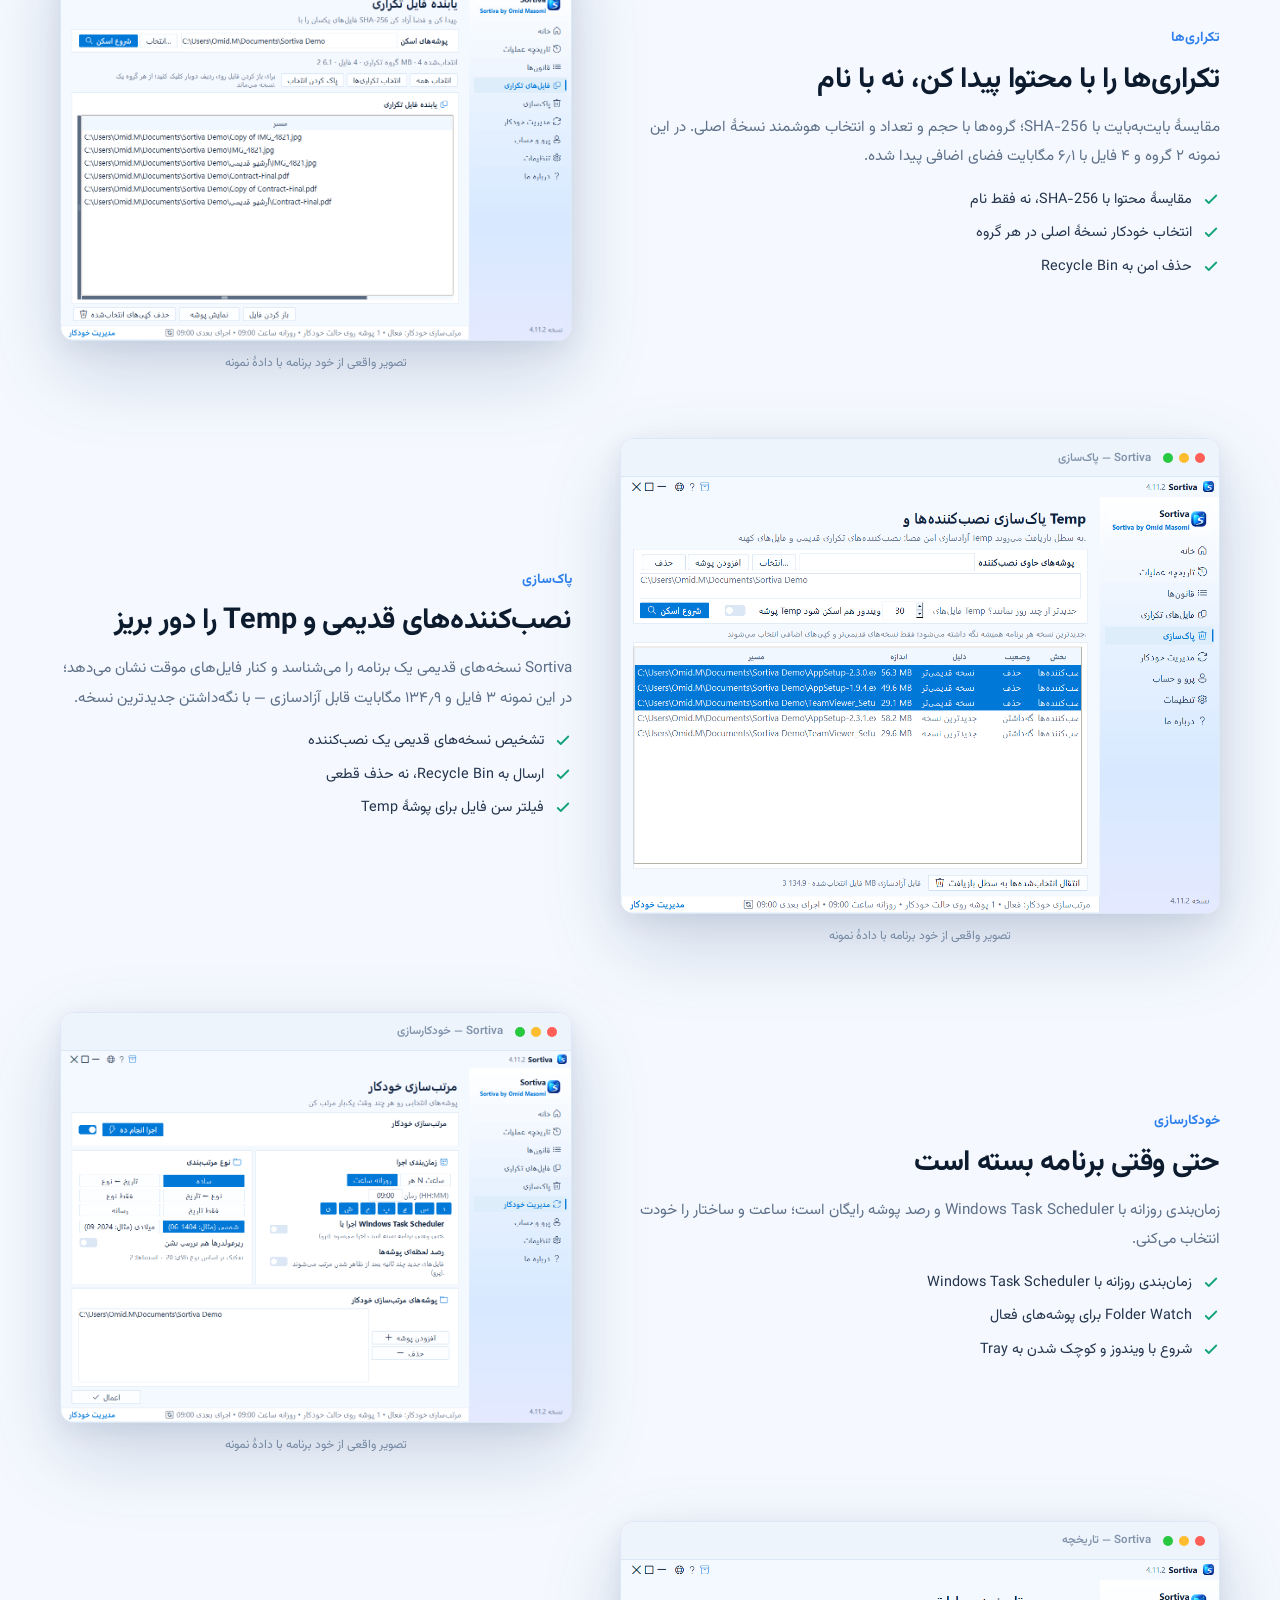
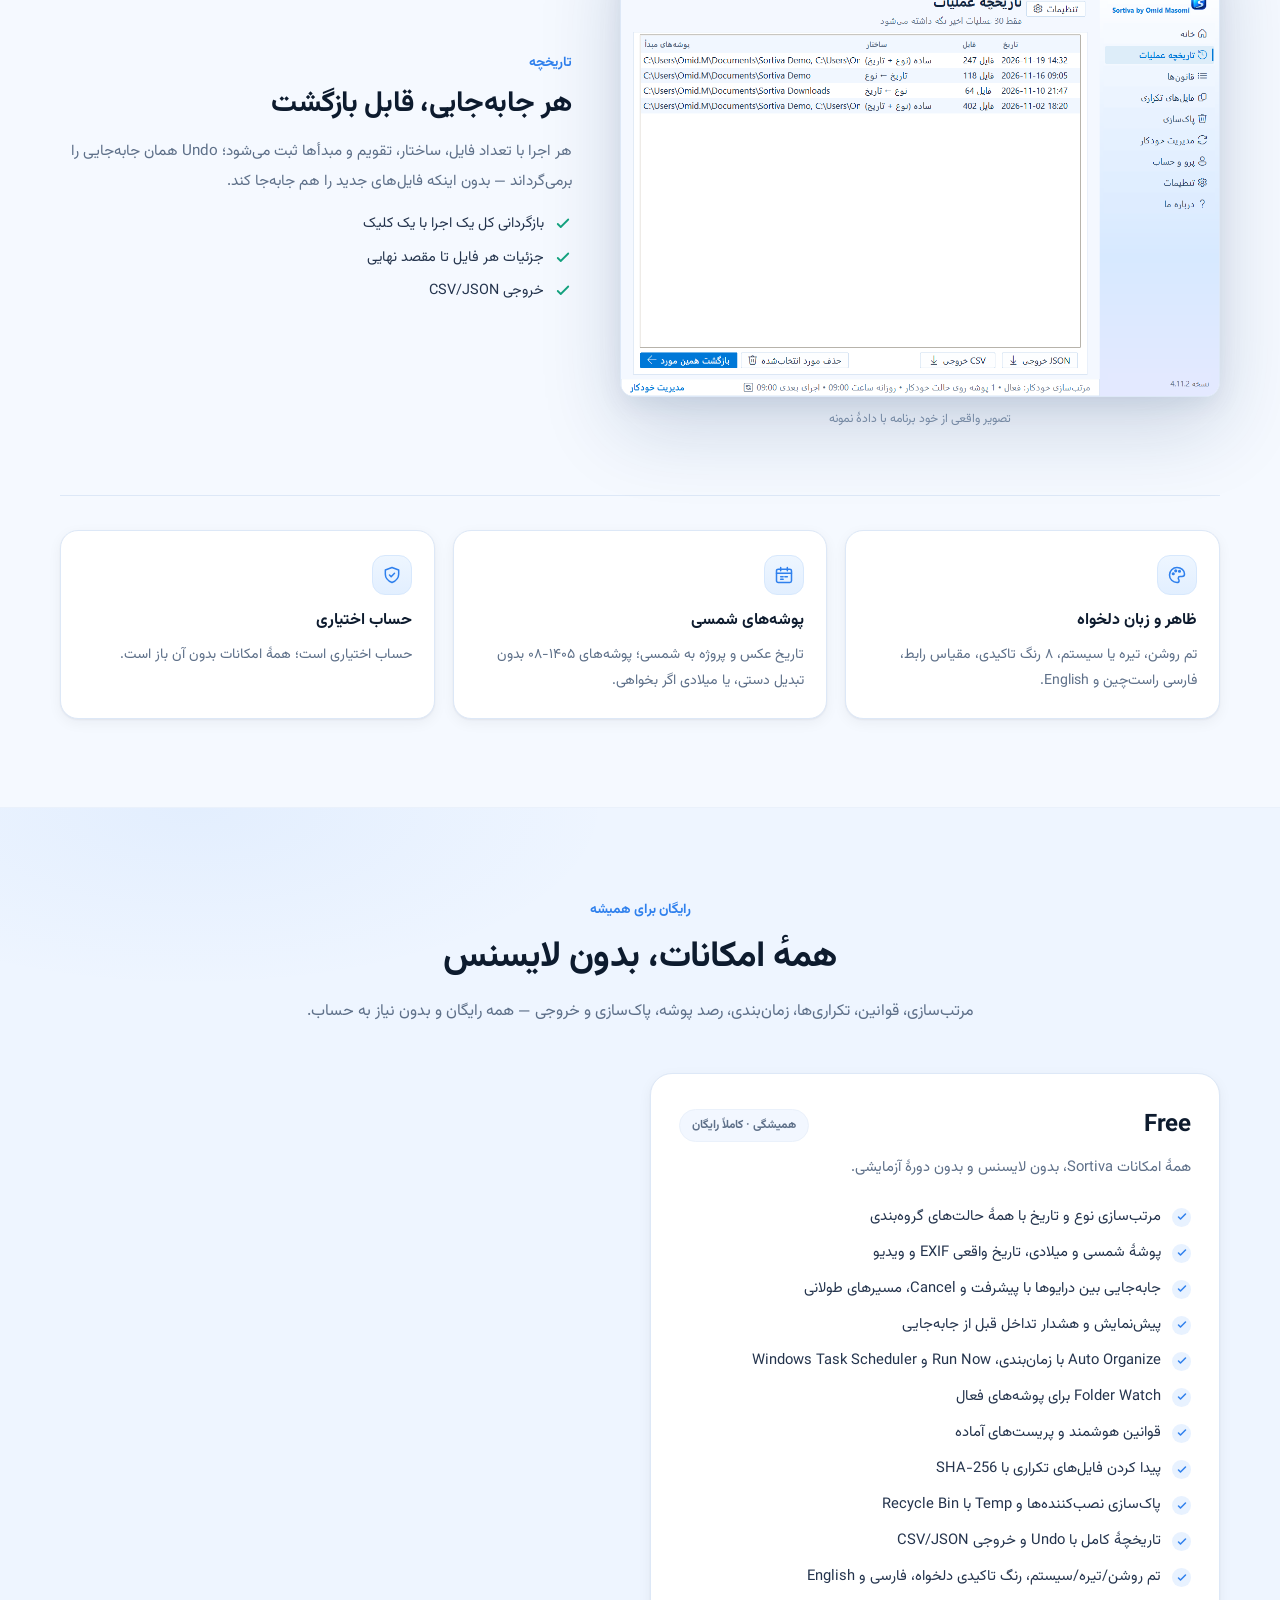
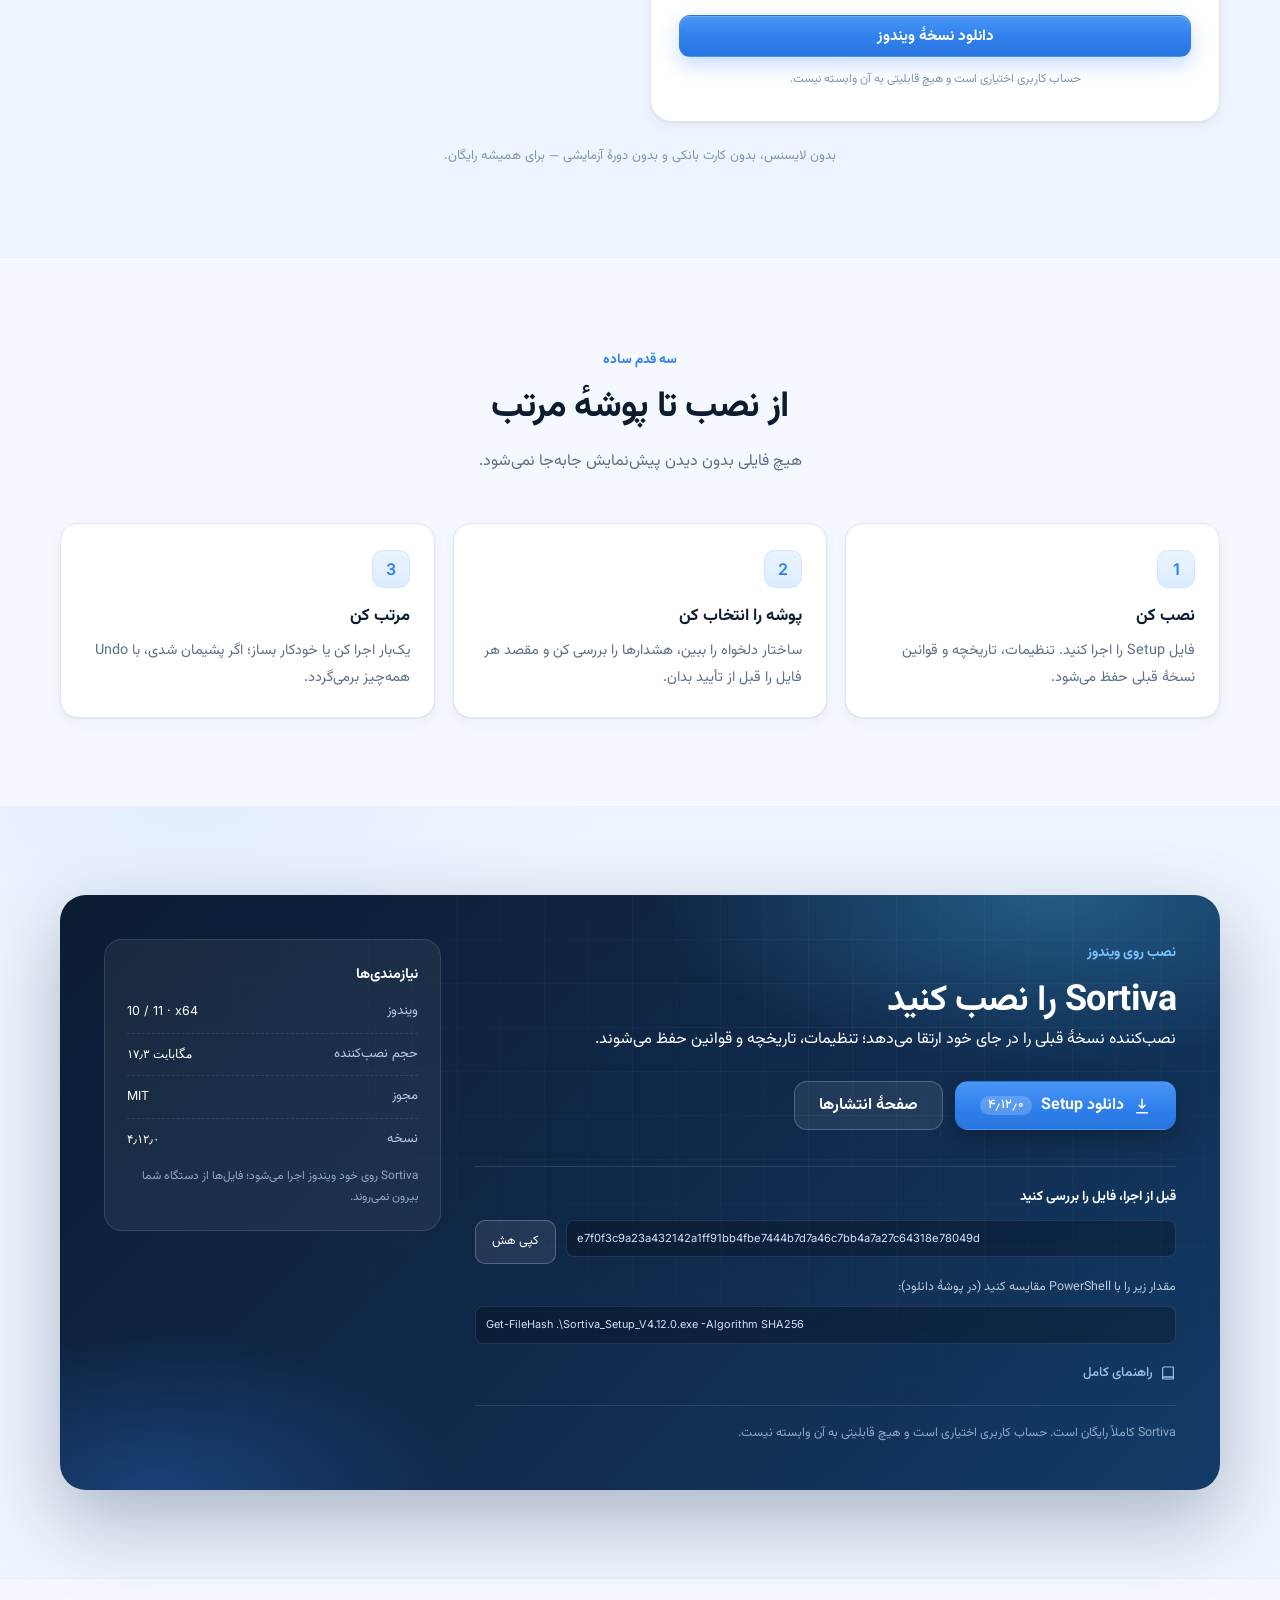
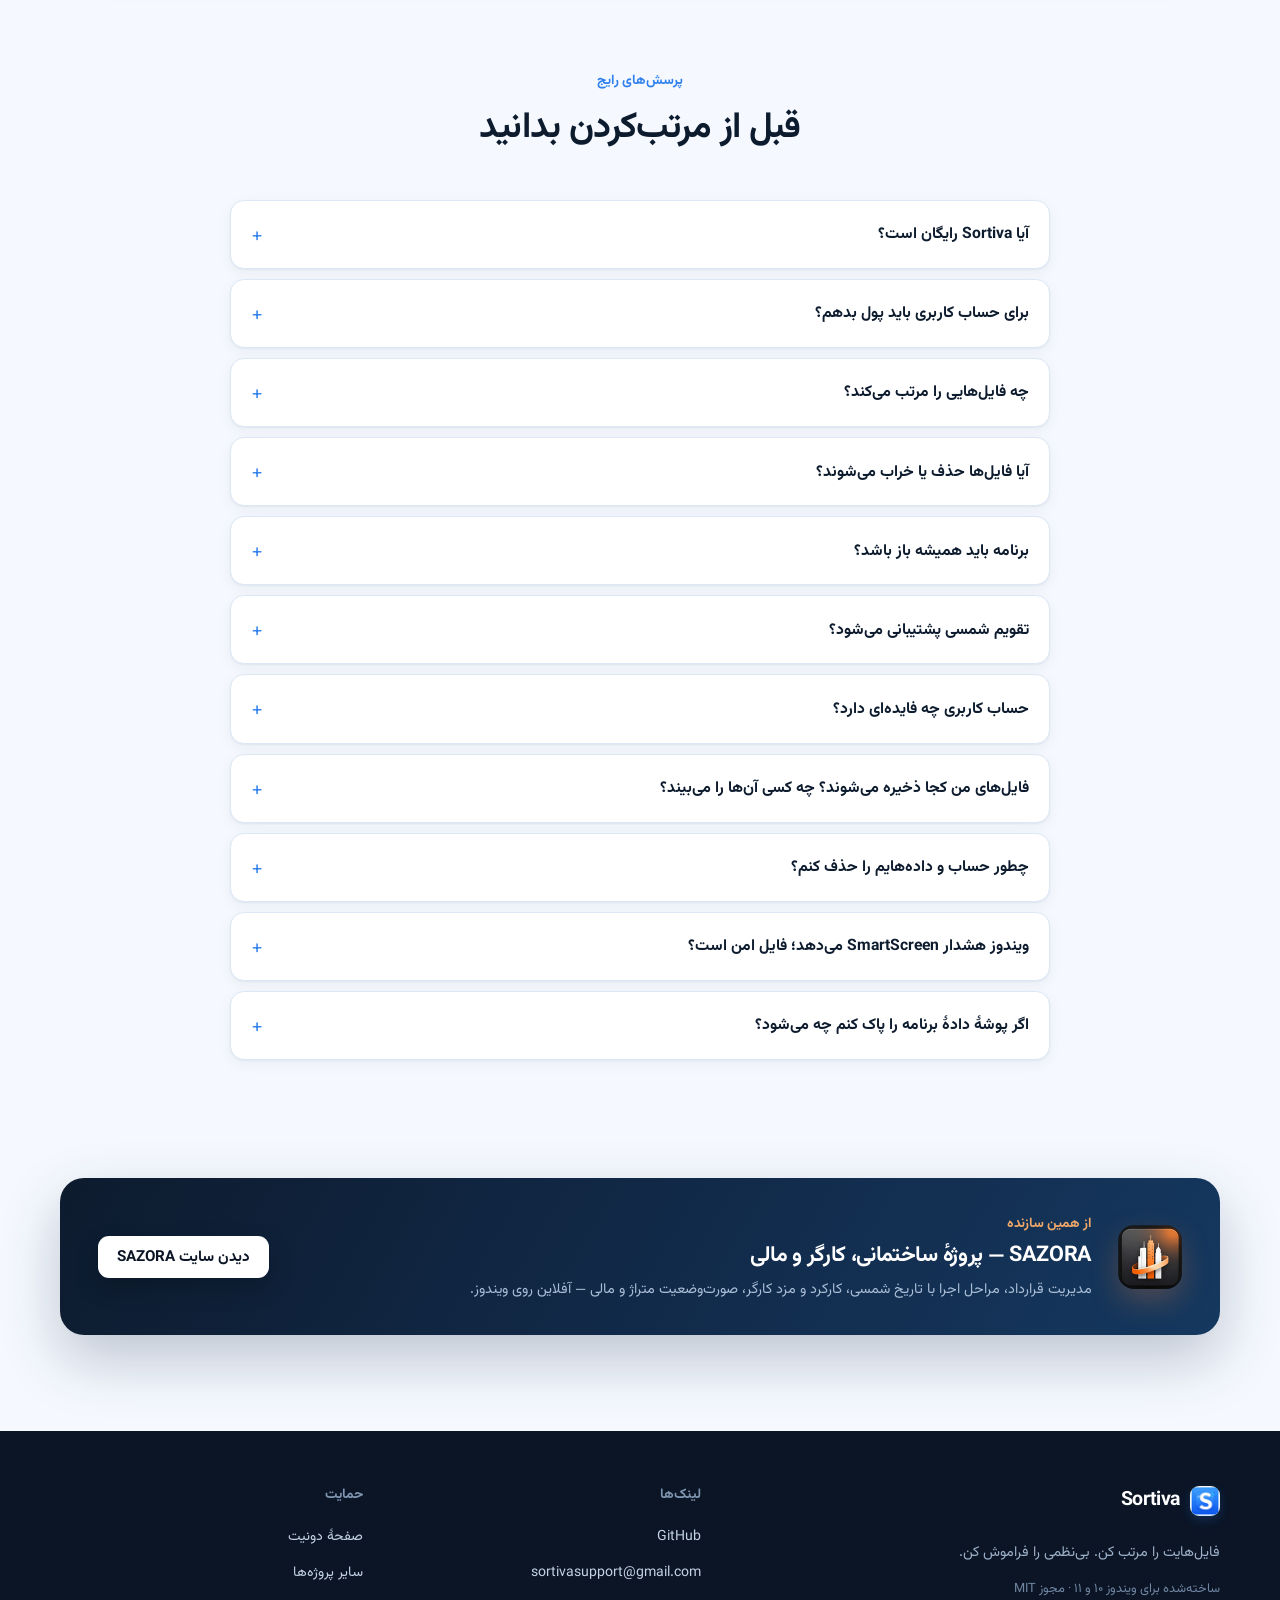
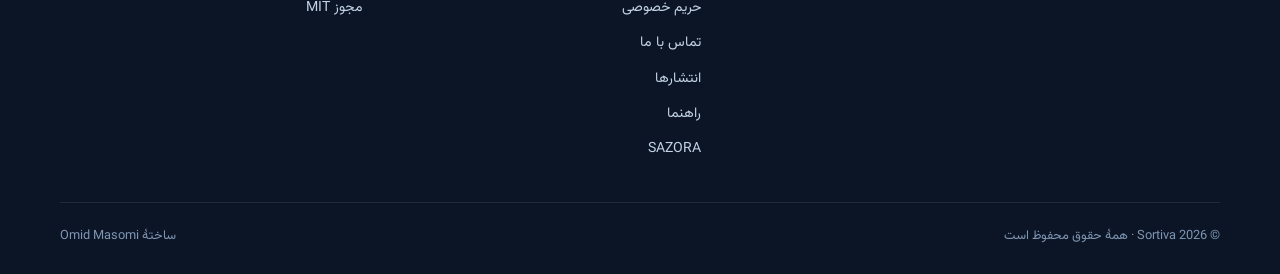
==== commit e32b8a8a: "docs: announce Sortiva 4.12.0 as completely free" ====
--- a/docs/index.html
+++ b/docs/index.html
@@ -40,7 +40,7 @@
     "name": "Sortiva",
     "applicationCategory": "UtilitiesApplication",
     "operatingSystem": "Windows 10, Windows 11",
-    "softwareVersion": "4.11.3",
+    "softwareVersion": "4.12.0",
     "inLanguage": ["fa", "en"],
     "description": "Windows file organizer that sorts by type and date, reads real photo dates, warns before every move, finds duplicates with SHA-256, cleans old installers and can run on a schedule with Task Scheduler.",
     "url": "https://omidmasumi740-dev.github.io/sortiva/",
@@ -48,8 +48,7 @@
     "image": "https://omidmasumi740-dev.github.io/sortiva/assets/img/og.png",
     "license": "https://github.com/omidmasumi740-dev/sortiva/blob/main/LICENSE",
     "offers": [
-      { "@type": "Offer", "name": "Free", "price": "0", "priceCurrency": "USD" },
-      { "@type": "Offer", "name": "Pro", "price": "2.99", "priceCurrency": "USD", "description": "Monthly subscription after a free 30-day trial" }
+      { "@type": "Offer", "name": "Free", "price": "0", "priceCurrency": "USD", "description": "Completely free — every feature, no license and no account" }
     ],
     "author": { "@type": "Person", "name": "Omid Masomi" }
   }
@@ -66,7 +65,7 @@
       </a>
       <nav class="nav-links" aria-label="Primary">
         <a href="#features" data-i18n="navFeatures">قابلیت‌ها</a>
-        <a href="#plans" data-i18n="navPlans">رایگان و Pro</a>
+        <a href="#plans" data-i18n="navPlans">رایگان</a>
         <a href="#how" data-i18n="navHow">چطور کار می‌کند</a>
         <a href="#download" data-i18n="navDownload">دانلود</a>
         <a href="#faq" data-i18n="navFaq">سوالات</a>
@@ -77,7 +76,7 @@
           <span class="lang-when-en">FA</span>
         </button>
         <a class="btn btn-ghost btn-sm nav-github" href="https://github.com/omidmasumi740-dev/sortiva" target="_blank" rel="noopener noreferrer">GitHub</a>
-        <a class="btn btn-primary btn-sm" href="https://github.com/omidmasumi740-dev/sortiva/releases/download/v4.11.3/Sortiva_Setup_V4.11.3.exe" data-download="sortiva" data-dl-primary>
+        <a class="btn btn-primary btn-sm" href="https://github.com/omidmasumi740-dev/sortiva/releases/download/v4.12.0/Sortiva_Setup_V4.12.0.exe" data-download="sortiva" data-dl-primary>
           <span data-i18n="downloadShort">دانلود</span>
         </a>
       </div>
@@ -91,27 +90,23 @@
         <div class="hero-copy">
           <div class="eyebrow">
             <span class="pulse-dot" aria-hidden="true"></span>
-            <span><span data-i18n="heroBadgePrefix">نسخهٔ</span> <span data-version>4.11.3</span> <span data-i18n="heroBadgeSuffix">منتشر شد</span></span>
+            <span><span data-i18n="heroBadgePrefix">نسخهٔ</span> <span data-version>4.12.0</span> <span data-i18n="heroBadgeSuffix">منتشر شد</span></span>
           </div>
           <h1><span data-i18n="heroTitleA">فایل‌هایت را مرتب کن.</span> <span class="grad" data-i18n="heroTitleB">بی‌نظمی را فراموش کن.</span></h1>
           <p class="lede" data-i18n="heroLede">Sortiva پوشه‌های ویندوز را بر اساس نوع و تاریخ مرتب می‌کند، تاریخ واقعی عکس و ویدیو را از خود فایل می‌خواند، قبل از هر جابه‌جایی پیش‌نمایش و هشدار می‌دهد و می‌تواند طبق برنامه و حتی با برنامهٔ بسته اجرا شود.</p>
           <div class="cta-row">
-            <a class="btn btn-primary btn-lg" href="https://github.com/omidmasumi740-dev/sortiva/releases/download/v4.11.3/Sortiva_Setup_V4.11.3.exe" data-download="sortiva" data-dl-primary>
+            <a class="btn btn-primary btn-lg" href="https://github.com/omidmasumi740-dev/sortiva/releases/download/v4.12.0/Sortiva_Setup_V4.12.0.exe" data-download="sortiva" data-dl-primary>
               <svg viewBox="0 0 24 24" aria-hidden="true"><path d="M12 3v12m0 0 4-4m-4 4-4-4M5 21h14"/></svg>
               <span data-i18n="heroCta">دانلود نسخهٔ ویندوز</span>
             </a>
             <a class="btn btn-secondary btn-lg" href="#features" data-i18n="heroSecondary">دیدن قابلیت‌ها</a>
           </div>
           <p class="price-line">
-            <span data-i18n="heroPricePrefix">نسخهٔ رایگان همیشگی · ۳۰ روز Pro رایگان · سپس</span>
-            <b class="price-amount" dir="ltr" data-pro-price>$2.99</b>
-            <span class="price-suffix" data-i18n="heroPriceSuffix">در ماه</span>
-            <span class="price-sep" aria-hidden="true">·</span>
-            <a class="price-link" href="#plans" data-i18n="heroPriceLink">جزئیات پلن‌ها</a>
+            <span data-i18n="heroPricePrefix">کاملاً رایگان · بدون لایسنس</span>
           </p>
           <p class="hero-note">
             <span data-i18n="heroNote">نسخهٔ</span>
-            <span data-version>4.11.3</span>
+            <span data-version>4.12.0</span>
             <span aria-hidden="true">·</span>
             <span data-size>17.3 MB</span>
             <span aria-hidden="true">·</span>
@@ -325,7 +320,7 @@
             <div class="fr-text">
               <p class="kicker" data-i18n="r6k">خودکارسازی</p>
               <h3 data-i18n="r6t">حتی وقتی برنامه بسته است</h3>
-              <p data-i18n="r6d">Auto Organize وقتی اپ باز است کار می‌کند؛ در Pro اجرای روزانه به Windows Task Scheduler سپرده می‌شود و ساعت و ساختار را خودت انتخاب می‌کنی.</p>
+              <p data-i18n="r6d">زمان‌بندی روزانه با Windows Task Scheduler و رصد پوشه رایگان است؛ ساعت و ساختار را خودت انتخاب می‌کنی.</p>
               <ul class="fr-list">
                 <li><svg viewBox="0 0 24 24" aria-hidden="true"><path d="m5 12 4 4L19 6"/></svg><span data-i18n="r6a">زمان‌بندی روزانه با Windows Task Scheduler</span></li>
                 <li><svg viewBox="0 0 24 24" aria-hidden="true"><path d="m5 12 4 4L19 6"/></svg><span data-i18n="r6b">Folder Watch برای پوشه‌های فعال</span></li>
@@ -378,7 +373,7 @@
               <svg viewBox="0 0 24 24" aria-hidden="true"><path d="M12 3 4 6v5c0 5 3.5 8 8 10 4.5-2 8-5 8-10V6l-8-3Z"/><path d="M9 12l2 2 4-4"/></svg>
             </span>
             <h3 data-i18n="m3t">حساب اختیاری</h3>
-            <p data-i18n="m3d">مرتب‌سازی و Undo بدون حساب؛ حساب رایگان فقط برای خروجی CSV/JSON و شروع ۳۰ روز Pro.</p>
+            <p data-i18n="m3d">حساب اختیاری است؛ همهٔ امکانات بدون آن باز است.</p>
           </article>
         </div>
       </div>
@@ -387,71 +382,37 @@
     <section class="section section-soft" id="plans">
       <div class="container">
         <div class="section-head">
-          <p class="kicker" data-i18n="plansKicker">قیمت شفاف</p>
-          <h2 data-i18n="plansTitle">رایگان برای همیشه، Pro برای کارهای بیشتر</h2>
-          <p class="section-sub" data-i18n="plansSub">مرتب‌سازی روزمره در پلن رایگان می‌ماند. قابلیت‌های حرفه‌ای را ۳۰ روز بدون کارت بانکی امتحان می‌کنید.</p>
-        </div>
-        <div class="plan-grid">
+          <p class="kicker" data-i18n="plansKicker">رایگان برای همیشه</p>
+          <h2 data-i18n="plansTitle">همهٔ امکانات، بدون لایسنس</h2>
+          <p class="section-sub" data-i18n="plansSub">مرتب‌سازی، قوانین، تکراری‌ها، زمان‌بندی، رصد پوشه، پاک‌سازی و خروجی — همه رایگان و بدون نیاز به حساب.</p>
+        </div>
+        <div class="plan-grid" style="grid-template-columns:minmax(0,680px);justify-content:center;max-width:680px;margin:0 auto">
           <article class="plan-card">
             <div class="plan-head">
               <h3 data-i18n="freeTitle">Free</h3>
-              <span class="plan-badge" data-i18n="freeBadge">همیشگی · ۰ تومان</span>
-            </div>
-            <p class="plan-sub" data-i18n="freeSub">یک مرتب‌کنندهٔ کامل برای استفادهٔ روزانه.</p>
+              <span class="plan-badge" data-i18n="freeBadge">همیشگی · کاملاً رایگان</span>
+            </div>
+            <p class="plan-sub" data-i18n="freeSub">همهٔ امکانات Sortiva، بدون لایسنس و بدون دورهٔ آزمایشی.</p>
             <ul class="check-list">
               <li data-i18n="free1">مرتب‌سازی نوع و تاریخ با همهٔ حالت‌های گروه‌بندی</li>
               <li data-i18n="free2">پوشهٔ شمسی و میلادی، تاریخ واقعی EXIF و ویدیو</li>
               <li data-i18n="free3">جابه‌جایی بین درایوها با پیشرفت و Cancel، مسیرهای طولانی</li>
               <li data-i18n="free4">پیش‌نمایش و هشدار تداخل قبل از جابه‌جایی</li>
-              <li data-i18n="free5">Auto Organize تا وقتی اپ باز است + Run Now</li>
-              <li data-i18n="free6">تاریخچهٔ کامل با Undo</li>
-              <li data-i18n="free7">خروجی CSV/JSON با حساب رایگان</li>
-              <li data-i18n="free8">تم روشن/تیره/سیستم، ۸ رنگ، فارسی و English</li>
+              <li data-i18n="free5">Auto Organize با زمان‌بندی، Run Now و Windows Task Scheduler</li>
+              <li data-i18n="free6">Folder Watch برای پوشه‌های فعال</li>
+              <li data-i18n="free7">قوانین هوشمند و پریست‌های آماده</li>
+              <li data-i18n="free8">پیدا کردن فایل‌های تکراری با SHA-256</li>
+              <li data-i18n="free9">پاک‌سازی نصب‌کننده‌ها و Temp با Recycle Bin</li>
+              <li data-i18n="free10">تاریخچهٔ کامل با Undo و خروجی CSV/JSON</li>
+              <li data-i18n="free11">تم روشن/تیره/سیستم، رنگ تاکیدی دلخواه، فارسی و English</li>
             </ul>
-            <a class="btn btn-secondary plan-btn" href="#download" data-i18n="freeCta">شروع رایگان</a>
-          </article>
-          <article class="plan-card plan-pro">
-            <div class="plan-head">
-              <h3 data-i18n="proTitle">Pro</h3>
-              <span class="plan-badge plan-badge-pro" data-i18n="proBadge">۳۰ روز رایگان</span>
-            </div>
-            <p class="plan-sub" data-i18n="proSub">همهٔ امکانات Free، به‌علاوهٔ ابزارهای خودکارسازی و پاک‌سازی.</p>
-            <p class="plan-price"><b dir="ltr" data-pro-price>$2.99</b> <span class="price-suffix" data-i18n="proPriceSuffix">در ماه، بعد از ۳۰ روز رایگان</span></p>
-            <ul class="check-list">
-              <li data-i18n="pro1">قوانین هوشمند و پریست‌های آماده</li>
-              <li data-i18n="pro2">پیدا کردن فایل‌های تکراری</li>
-              <li data-i18n="pro3">اجرای روزانه با Windows Task Scheduler، حتی وقتی اپ بسته است</li>
-              <li data-i18n="pro4">Folder Watch برای پوشه‌های فعال</li>
-              <li data-i18n="pro5">رنگ تاکیدی سفارشی</li>
-              <li data-i18n="pro6">پاک‌سازی نصب‌کننده‌ها و Temp با Recycle Bin</li>
-              <li data-i18n="pro7">ساختارهای پیشرفتهٔ Auto Organize</li>
-            </ul>
-            <a class="btn btn-primary plan-btn" href="#trial" data-i18n="proCta">شروع دورهٔ آزمایشی</a>
-            <p class="plan-note" data-i18n="planNote">برای فعال‌سازی دورهٔ آزمایشی و خروجی، یک حساب رایگان با ایمیل یا GitHub بسازید. کارت بانکی لازم نیست.</p>
-          </article>
-        </div>
-        <div class="trial-how" id="trial">
-          <h3 data-i18n="trialTitle">دورهٔ آزمایشی چطور کار می‌کند؟</h3>
-          <ol class="trial-steps">
-            <li>
-              <span class="step-num" data-i18n="trialN1">۱</span>
-              <div><b data-i18n="trialS1t">نصب کنید</b><p data-i18n="trialS1d">فایل Setup را اجرا کنید. پلن رایگان بدون حساب و بدون انقضا از همان لحظه کار می‌کند.</p></div>
-            </li>
-            <li>
-              <span class="step-num" data-i18n="trialN2">۲</span>
-              <div><b data-i18n="trialS2t">حساب رایگان بسازید</b><p data-i18n="trialS2d">در اپ «Pro &amp; account» را باز کنید و با ایمیل یا GitHub ثبت‌نام کنید. تأیید ایمیل لازم است.</p></div>
-            </li>
-            <li>
-              <span class="step-num" data-i18n="trialN3">۳</span>
-              <div><b data-i18n="trialS3t">دوره خودکار شروع می‌شود</b><p data-i18n="trialS3d">۳۰ روز همهٔ امکانات Pro باز است؛ بدون کارت بانکی. بعد از پایان، اپ روی Free ادامه می‌دهد و می‌توانید Pro را ماهانه، سالانه یا یک‌بارهٔ مادام‌العمر بخرید.</p></div>
-            </li>
-          </ol>
-          <p class="trial-why" data-i18n="trialWhy">چرا هر نفر فقط یک‌بار؟ دورهٔ رایگان به هر حساب، ایمیل، هویت GitHub و دستگاه یک‌بار داده می‌شود تا هزینهٔ آن به همهٔ کاربران تحمیل نشود.</p>
-        </div>
-        <p class="plans-foot" data-i18n="plansFoot">پس از پایان دورهٔ Pro، اپ متوقف نمی‌شود؛ روی پلن Free ادامه می‌دهد. هر دورهٔ آزمایشی یک‌بار برای هر حساب، ایمیل، هویت GitHub و دستگاه داده می‌شود.</p>
-      </div>
-    </section>
-
+            <a class="btn btn-primary plan-btn" href="#download" data-download="sortiva" data-i18n="freeCta">دانلود نسخهٔ ویندوز</a>
+            <p class="plan-note" data-i18n="planNote">حساب کاربری اختیاری است و هیچ قابلیتی به آن وابسته نیست.</p>
+          </article>
+        </div>
+        <p class="plans-foot" data-i18n="plansFoot">بدون لایسنس، بدون کارت بانکی و بدون دورهٔ آزمایشی — برای همیشه رایگان.</p>
+      </div>
+    </section>
     <section class="section" id="how">
       <div class="container">
         <div class="section-head">
@@ -485,16 +446,16 @@
           <div class="download-copy">
             <p class="kicker" data-i18n="downloadKicker">نصب روی ویندوز</p>
             <h2 data-i18n="downloadTitle">Sortiva را نصب کنید</h2>
-            <p data-i18n="downloadSub">نصب‌کننده نسخهٔ قبلی را در جای خود ارتقا می‌دهد. بعد از نصب، اگر بخواهید از قابلیت‌های Pro استفاده کنید، حساب رایگان بسازید و دورهٔ ۳۰ روزه را شروع کنید.</p>
+            <p data-i18n="downloadSub">نصب‌کننده نسخهٔ قبلی را در جای خود ارتقا می‌دهد؛ تنظیمات، تاریخچه و قوانین حفظ می‌شوند.</p>
             <div class="download-actions">
-              <a class="btn btn-primary btn-lg" href="https://github.com/omidmasumi740-dev/sortiva/releases/download/v4.11.3/Sortiva_Setup_V4.11.3.exe" data-download="sortiva" data-dl-primary>
+              <a class="btn btn-primary btn-lg" href="https://github.com/omidmasumi740-dev/sortiva/releases/download/v4.12.0/Sortiva_Setup_V4.12.0.exe" data-download="sortiva" data-dl-primary>
                 <svg viewBox="0 0 24 24" aria-hidden="true"><path d="M12 3v12m0 0 4-4m-4 4-4-4M5 21h14"/></svg>
                 <span data-i18n="downloadSetup">دانلود Setup</span>
-                <span class="btn-version" data-version>4.11.3</span>
+                <span class="btn-version" data-version>4.12.0</span>
               </a>
               <a class="btn btn-secondary btn-lg" href="https://github.com/omidmasumi740-dev/sortiva/releases/latest" target="_blank" rel="noopener noreferrer" data-i18n="downloadReleases">صفحهٔ انتشارها</a>
             </div>
-            <p class="download-price"><span data-i18n="downloadPricePrefix">۳۰ روز Pro رایگان، سپس</span> <b dir="ltr" data-pro-price>$2.99</b> <span class="price-suffix" data-i18n="downloadPriceSuffix">در ماه</span> <span class="price-sep" aria-hidden="true">·</span> <a class="price-link" href="#plans" data-i18n="downloadPriceLink">پلن‌ها</a></p>
+            <p class="download-price"><span data-i18n="downloadPricePrefix">کاملاً رایگان · بدون لایسنس</span></p>
             <div class="verify">
               <p class="verify-title" data-i18n="verifyTitle">قبل از اجرا، فایل را بررسی کنید</p>
               <div class="hash-row">
@@ -502,7 +463,7 @@
                 <button class="copy-btn" id="copySha" type="button" data-i18n="copySha">کپی هش</button>
               </div>
               <p class="verify-how" data-i18n="verifyHow">مقدار زیر را با PowerShell مقایسه کنید (در پوشهٔ دانلود):</p>
-              <code class="verify-cmd" dir="ltr">Get-FileHash .\Sortiva_Setup_V<span data-version-raw>4.11.3</span>.exe -Algorithm SHA256</code>
+              <code class="verify-cmd" dir="ltr">Get-FileHash .\Sortiva_Setup_V<span data-version-raw>4.12.0</span>.exe -Algorithm SHA256</code>
               <p class="verify-msg" id="copyMsg" role="status" hidden></p>
               <a class="verify-vt" id="vtLink" href="" target="_blank" rel="noopener noreferrer" hidden data-i18n="verifyVt">اسکن VirusTotal این نسخه</a>
             </div>
@@ -512,7 +473,7 @@
                 <span data-i18n="downloadReadme">راهنمای کامل و پلن رایگان</span>
               </a>
             </div>
-            <p class="account-note" data-i18n="accountNote">مرتب‌سازی رایگان است. حساب رایگان فقط برای خروجی CSV/JSON و فعال‌سازی ۳۰ روز Pro لازم می‌شود.</p>
+            <p class="account-note" data-i18n="accountNote">Sortiva کاملاً رایگان است. حساب کاربری اختیاری است و هیچ قابلیتی به آن وابسته نیست.</p>
           </div>
           <aside class="download-side">
             <div class="req-block">
@@ -521,7 +482,7 @@
                 <li><span data-i18n="reqWin">ویندوز</span><span>10 / 11 · x64</span></li>
                 <li><span data-i18n="reqSize">حجم نصب‌کننده</span><span data-size>17.3 MB</span></li>
                 <li><span data-i18n="reqLicense">مجوز</span><span>MIT</span></li>
-                <li><span data-i18n="reqVersion">نسخه</span><span data-version>4.11.3</span></li>
+                <li><span data-i18n="reqVersion">نسخه</span><span data-version>4.12.0</span></li>
               </ul>
             </div>
             <p class="side-note" data-i18n="downloadNote">Sortiva روی خود ویندوز اجرا می‌شود؛ فایل‌ها از دستگاه شما بیرون نمی‌روند.</p>
@@ -539,11 +500,11 @@
         <div class="faq-list">
           <details class="faq-item">
             <summary data-i18n="q1">آیا Sortiva رایگان است؟</summary>
-            <p data-i18n="a1">بله. پلن Free هیچ انقضایی ندارد و مرتب‌سازی نوع و تاریخ، پیش‌نمایش، Auto Organize و تاریخچه با Undo را شامل می‌شود. قابلیت‌های Pro را ۳۰ روز رایگان امتحان می‌کنید و بعد از آن اپ روی Free ادامه می‌دهد.</p>
+            <p data-i18n="a1">بله. Sortiva کاملاً رایگان است؛ همهٔ امکانات از جمله قوانین، تکراری‌ها، Task Scheduler، رصد پوشه، پاک‌سازی و خروجی باز است — بدون لایسنس، بدون حساب و بدون دورهٔ آزمایشی.</p>
           </details>
           <details class="faq-item">
             <summary data-i18n="q2">برای حساب کاربری باید پول بدهم؟</summary>
-            <p data-i18n="a2">نه. حساب رایگان با ایمیل یا GitHub ساخته می‌شود و کارت بانکی نمی‌خواهد. این حساب برای خروجی CSV/JSON و شروع دورهٔ آزمایشی Pro است؛ خودِ مرتب‌سازی رایگان است.</p>
+            <p data-i18n="a2">نه. برای استفاده از Sortiva هیچ حسابی لازم نیست. حساب کاملاً اختیاری است و فقط برای نگه‌داشتن پروفایل در دستگاه‌های مختلف کاربرد دارد.</p>
           </details>
           <details class="faq-item">
             <summary data-i18n="q3">چه فایل‌هایی را مرتب می‌کند؟</summary>
@@ -551,11 +512,11 @@
           </details>
           <details class="faq-item">
             <summary data-i18n="q4">آیا فایل‌ها حذف یا خراب می‌شوند؟</summary>
-            <p data-i18n="a4">مرتب‌سازی جابه‌جایی است، نه حذف. قبل از اجرا پیش‌نمایش و هشدار برخورد مقصد را می‌بینید و همهٔ جابه‌جایی‌ها با Undo برمی‌گردند. پاک‌سازی نصب‌کننده و Temp در Pro از Recycle Bin استفاده می‌کند.</p>
+            <p data-i18n="a4">مرتب‌سازی جابه‌جایی است، نه حذف. قبل از اجرا پیش‌نمایش و هشدار برخورد مقصد را می‌بینید و همهٔ جابه‌جایی‌ها با Undo برمی‌گردند. پاک‌سازی نصب‌کننده و Temp هم از Recycle Bin استفاده می‌کند.</p>
           </details>
           <details class="faq-item">
             <summary data-i18n="q5">برنامه باید همیشه باز باشد؟</summary>
-            <p data-i18n="a5">در پلن Free، Auto Organize تا وقتی اپ باز است کار می‌کند. در Pro می‌توانید اجرای روزانه را به Windows Task Scheduler بسپارید تا حتی وقتی برنامه بسته است انجام شود.</p>
+            <p data-i18n="a5">خیر. Auto Organize می‌تواند با Windows Task Scheduler حتی وقتی برنامه بسته است اجرا شود؛ این قابلیت هم رایگان است.</p>
           </details>
           <details class="faq-item">
             <summary data-i18n="q6">تقویم شمسی پشتیبانی می‌شود؟</summary>
@@ -563,11 +524,11 @@
           </details>
           <details class="faq-item">
             <summary data-i18n="q7">حساب رایگان چه فایده‌ای دارد؟</summary>
-            <p data-i18n="a7">مرتب‌سازی، پیش‌نمایش، Auto Organize و Undo بدون حساب کار می‌کنند. حساب رایگان برای خروجی CSV/JSON، نگه‌داشتن لایسنس Pro و شروع دورهٔ ۳۰ روزه لازم است. ایمیل برای ورود و بازیابی رمز استفاده می‌شود و هویت GitHub فقط اگر خودتان با GitHub وارد شوید ذخیره می‌شود.</p>
+            <p data-i18n="a7">هیچ قابلیتی به حساب وابسته نیست. حساب کاملاً اختیاری است و فقط برای ورود و نگه‌داشتن پروفایل در دستگاه‌های مختلف استفاده می‌شود. ایمیل برای ورود و بازیابی رمز استفاده می‌شود و هویت GitHub فقط اگر خودتان با GitHub وارد شوید ذخیره می‌شود.</p>
           </details>
           <details class="faq-item">
             <summary data-i18n="q8">فایل‌های من کجا ذخیره می‌شوند؟ چه کسی آن‌ها را می‌بیند؟</summary>
-            <p data-i18n="a8">Sortiva هیچ فایلی را آپلود نمی‌کند و پشتیبان ابری ندارد. فایل‌ها همان‌جا روی ویندوز خودتان می‌مانند. سرور فقط وضعیت حساب، دورهٔ آزمایشی و لایسنس را نگه می‌دارد تا بتوانید در صورت تعویض دستگاه لایسنس را برگردانید؛ کسی به محتوای فایل‌های شما دسترسی ندارد.</p>
+            <p data-i18n="a8">Sortiva هیچ فایلی را آپلود نمی‌کند و پشتیبان ابری ندارد. فایل‌ها همان‌جا روی ویندوز خودتان می‌مانند. سرور فقط وضعیت حساب اختیاری را نگه می‌دارد؛ کسی به محتوای فایل‌های شما دسترسی ندارد.</p>
           </details>
           <details class="faq-item">
             <summary data-i18n="q9">چطور حساب و داده‌هایم را حذف کنم؟</summary>
@@ -579,7 +540,7 @@
           </details>
           <details class="faq-item">
             <summary data-i18n="q11">اگر پوشهٔ دادهٔ برنامه را پاک کنم چه می‌شود؟</summary>
-            <p data-i18n="a11">تنظیمات، تاریخچه و وضعیت ورود از بین می‌رود اما فایل‌های شما دست‌نخورده می‌مانند. با ورود دوباره به حساب، لایسنس Pro برمی‌گردد و دورهٔ آزمایشی دوباره داده نمی‌شود، چون به ایمیل، هویت GitHub و دستگاه گره خورده است.</p>
+            <p data-i18n="a11">تنظیمات، تاریخچه و وضعیت ورود از بین می‌رود اما فایل‌های شما دست‌نخورده می‌مانند. اگر حساب اختیاری داشته باشید و دوباره وارد شوید، پروفایل برمی‌گردد؛ همهٔ امکانات برنامه بدون حساب هم کار می‌کند.</p>
           </details>
         </div>
       </div>
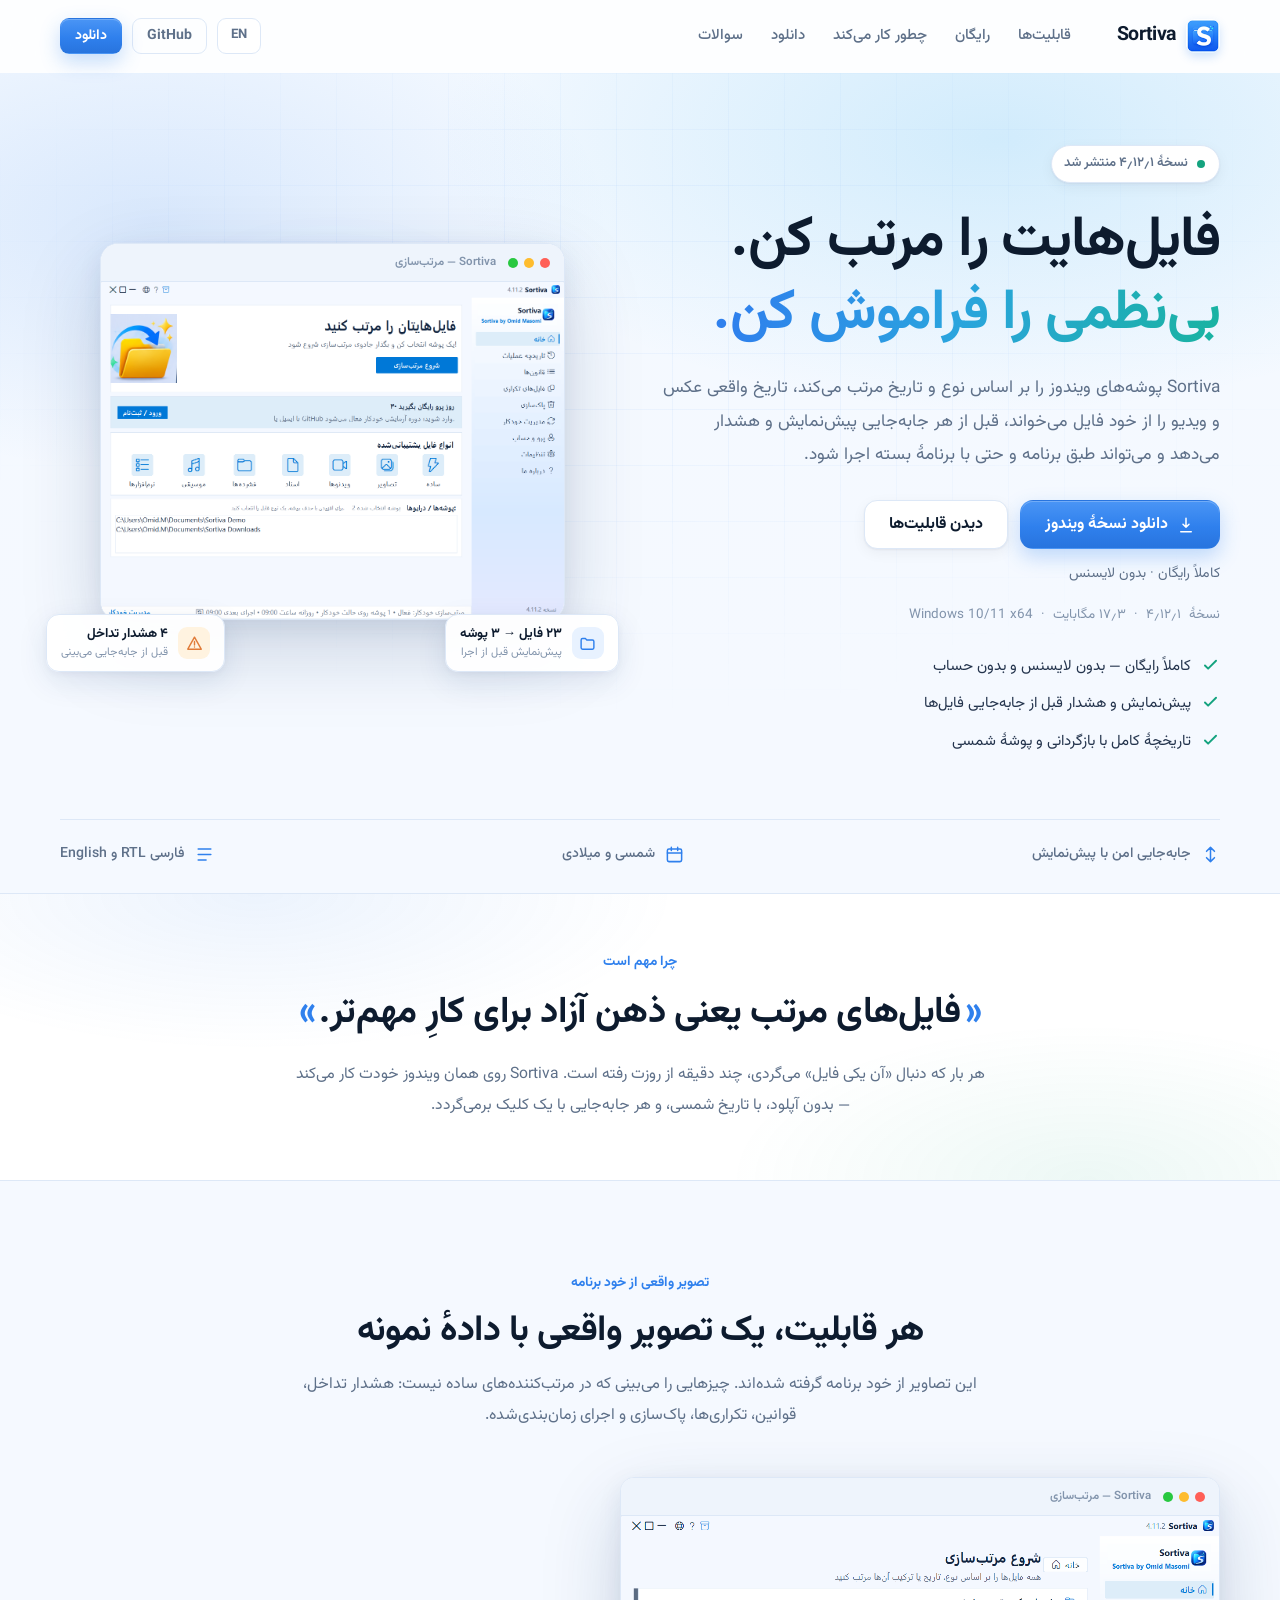
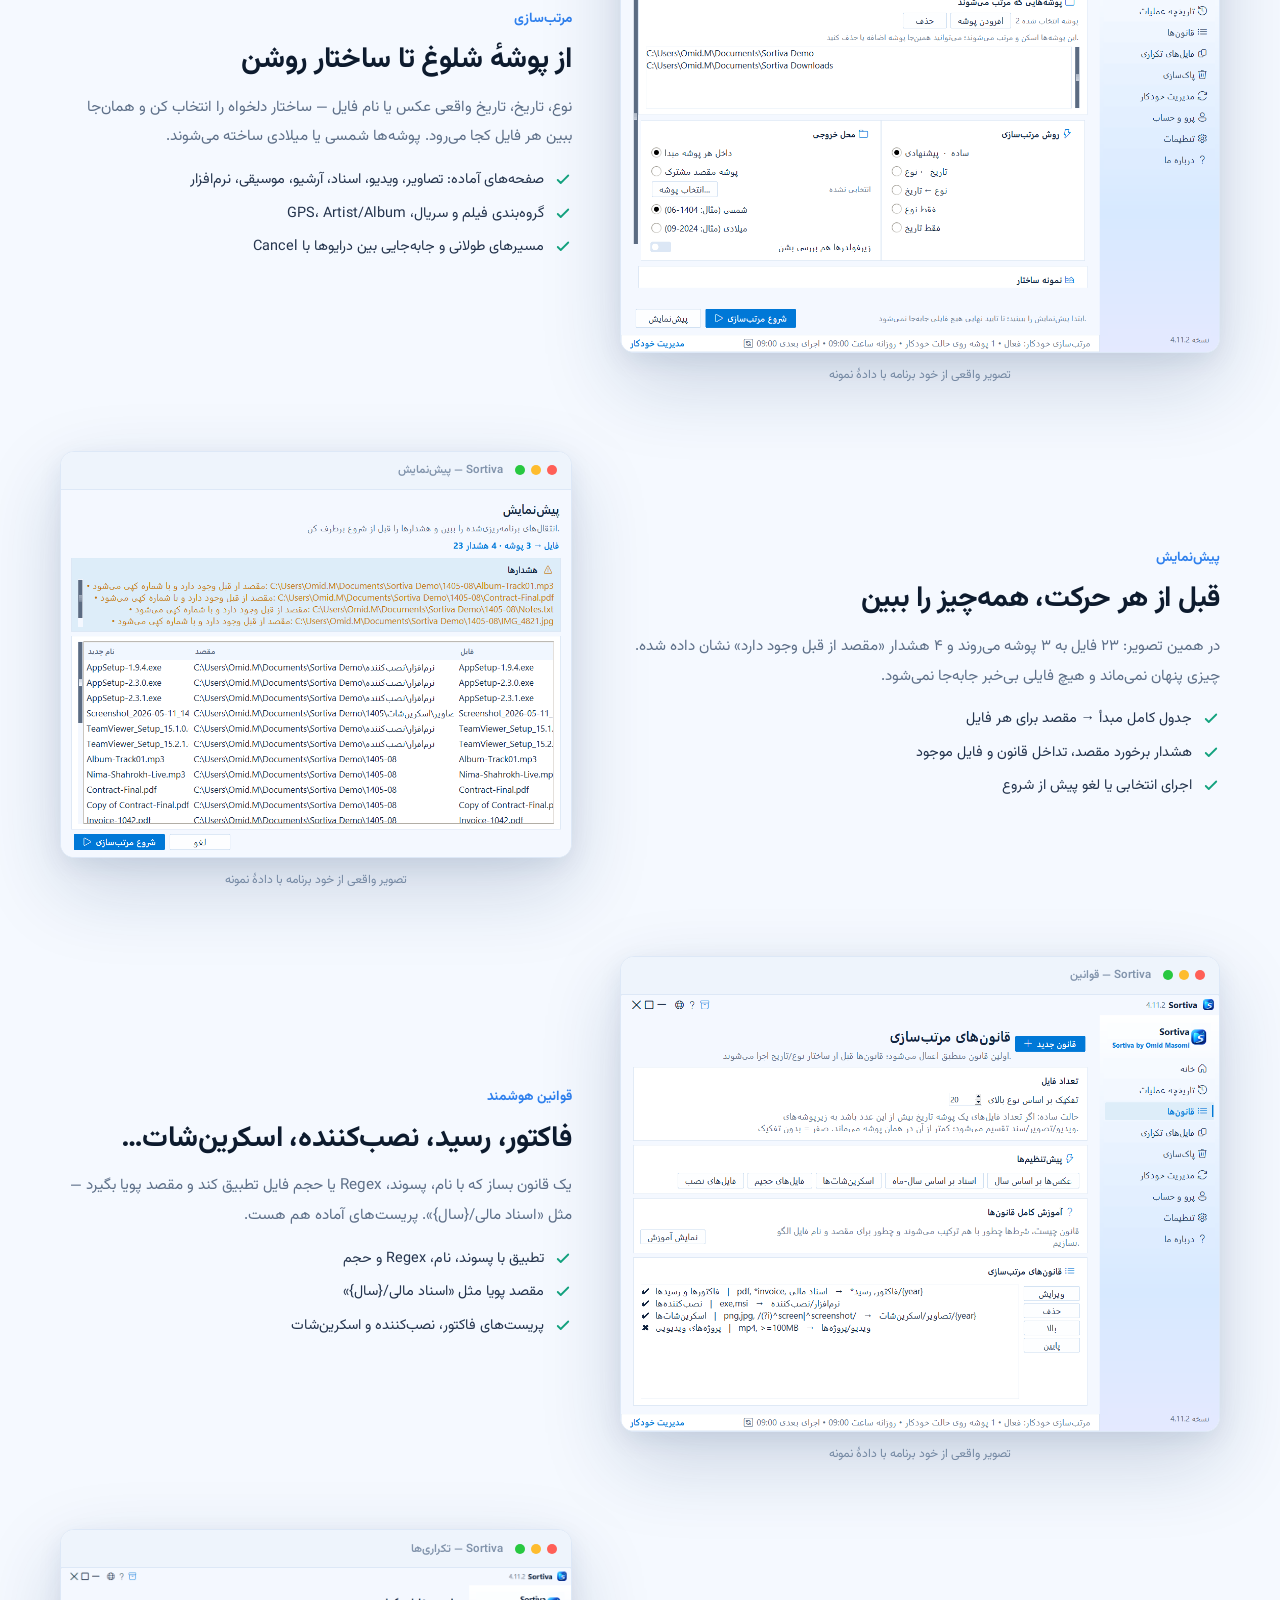
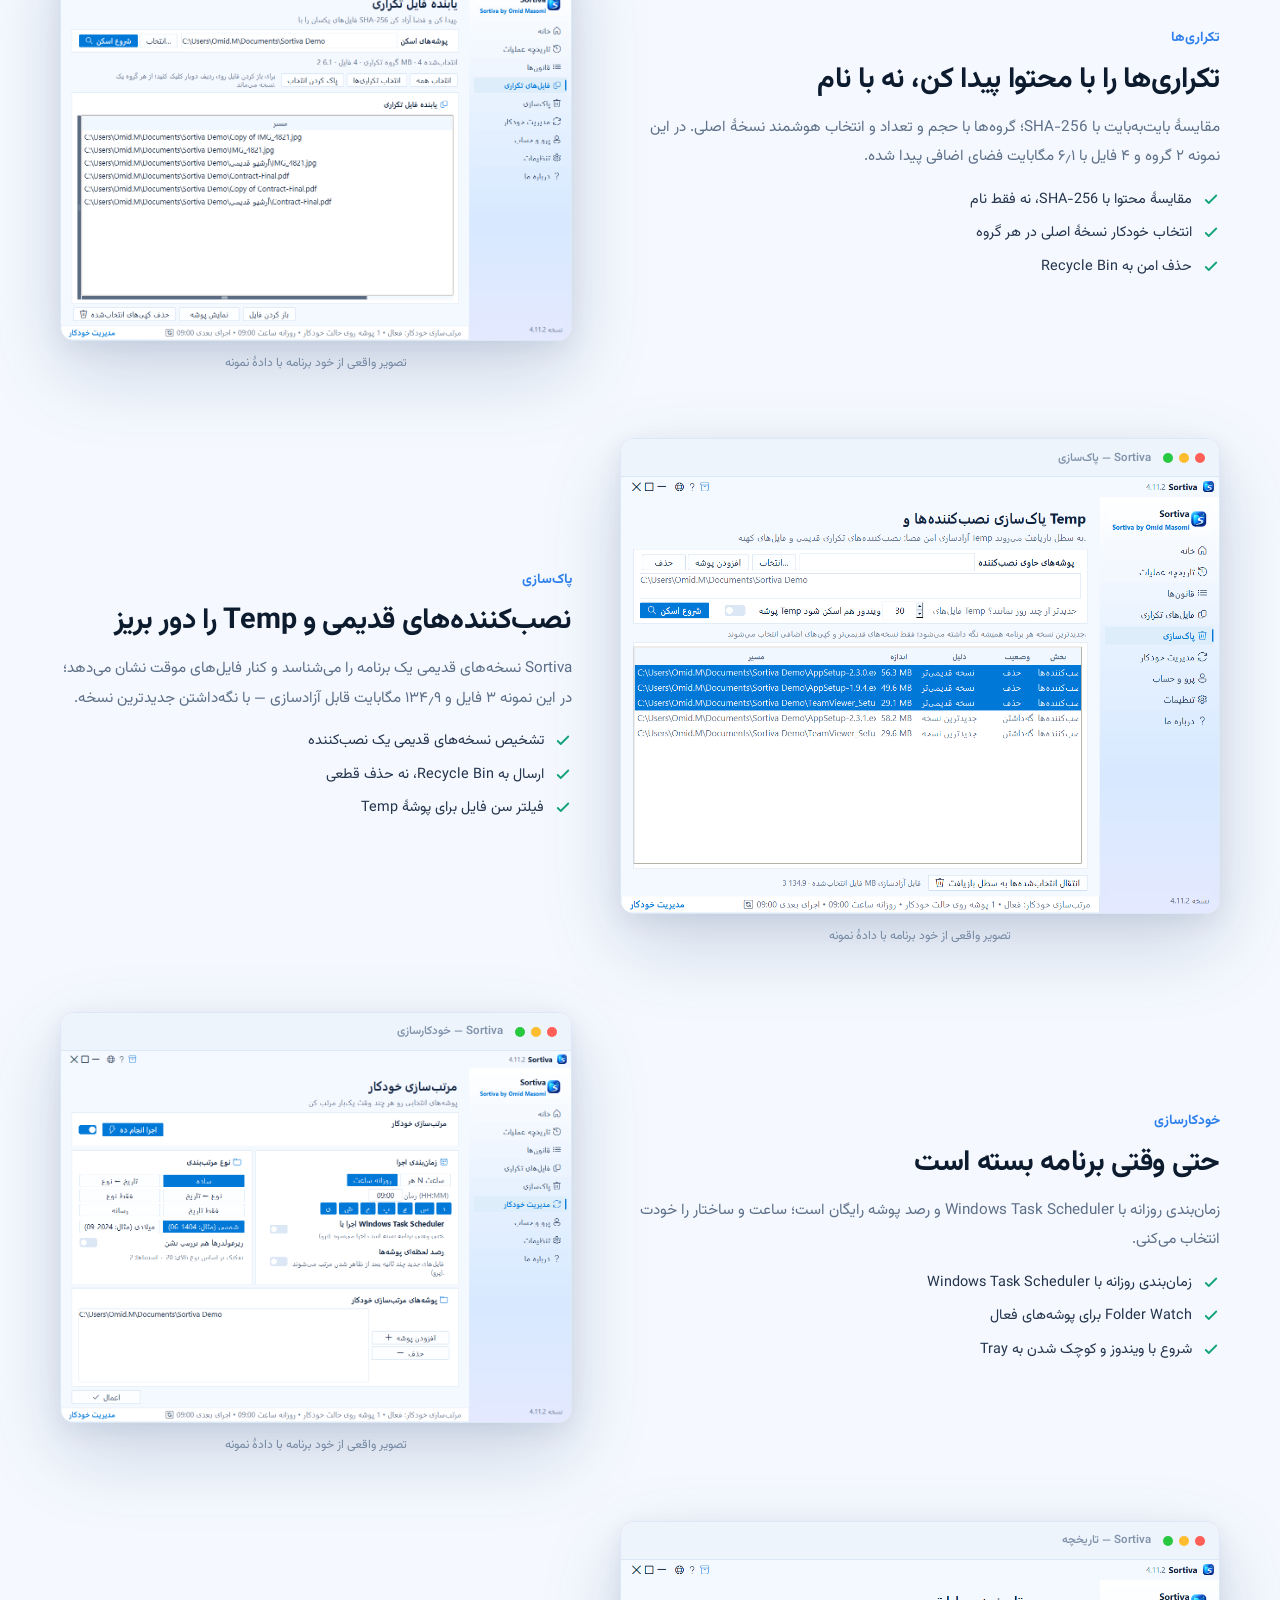
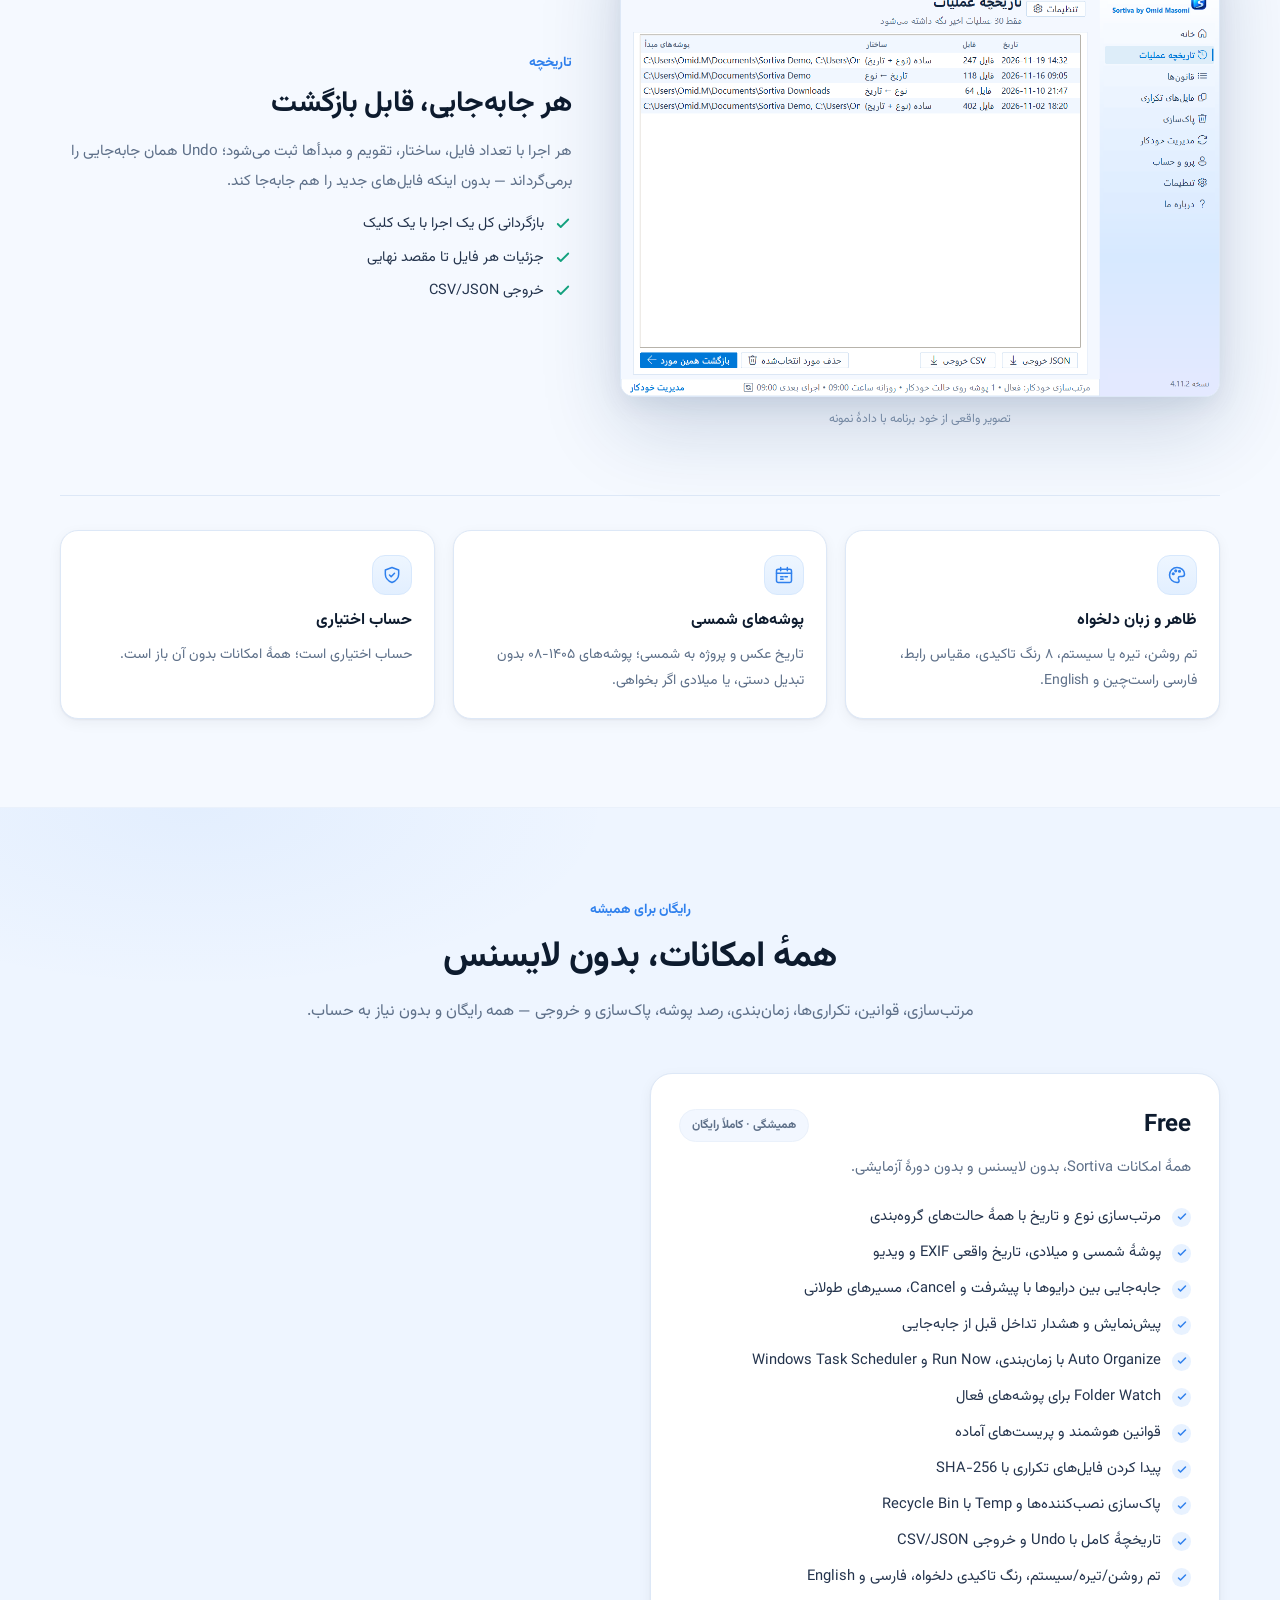
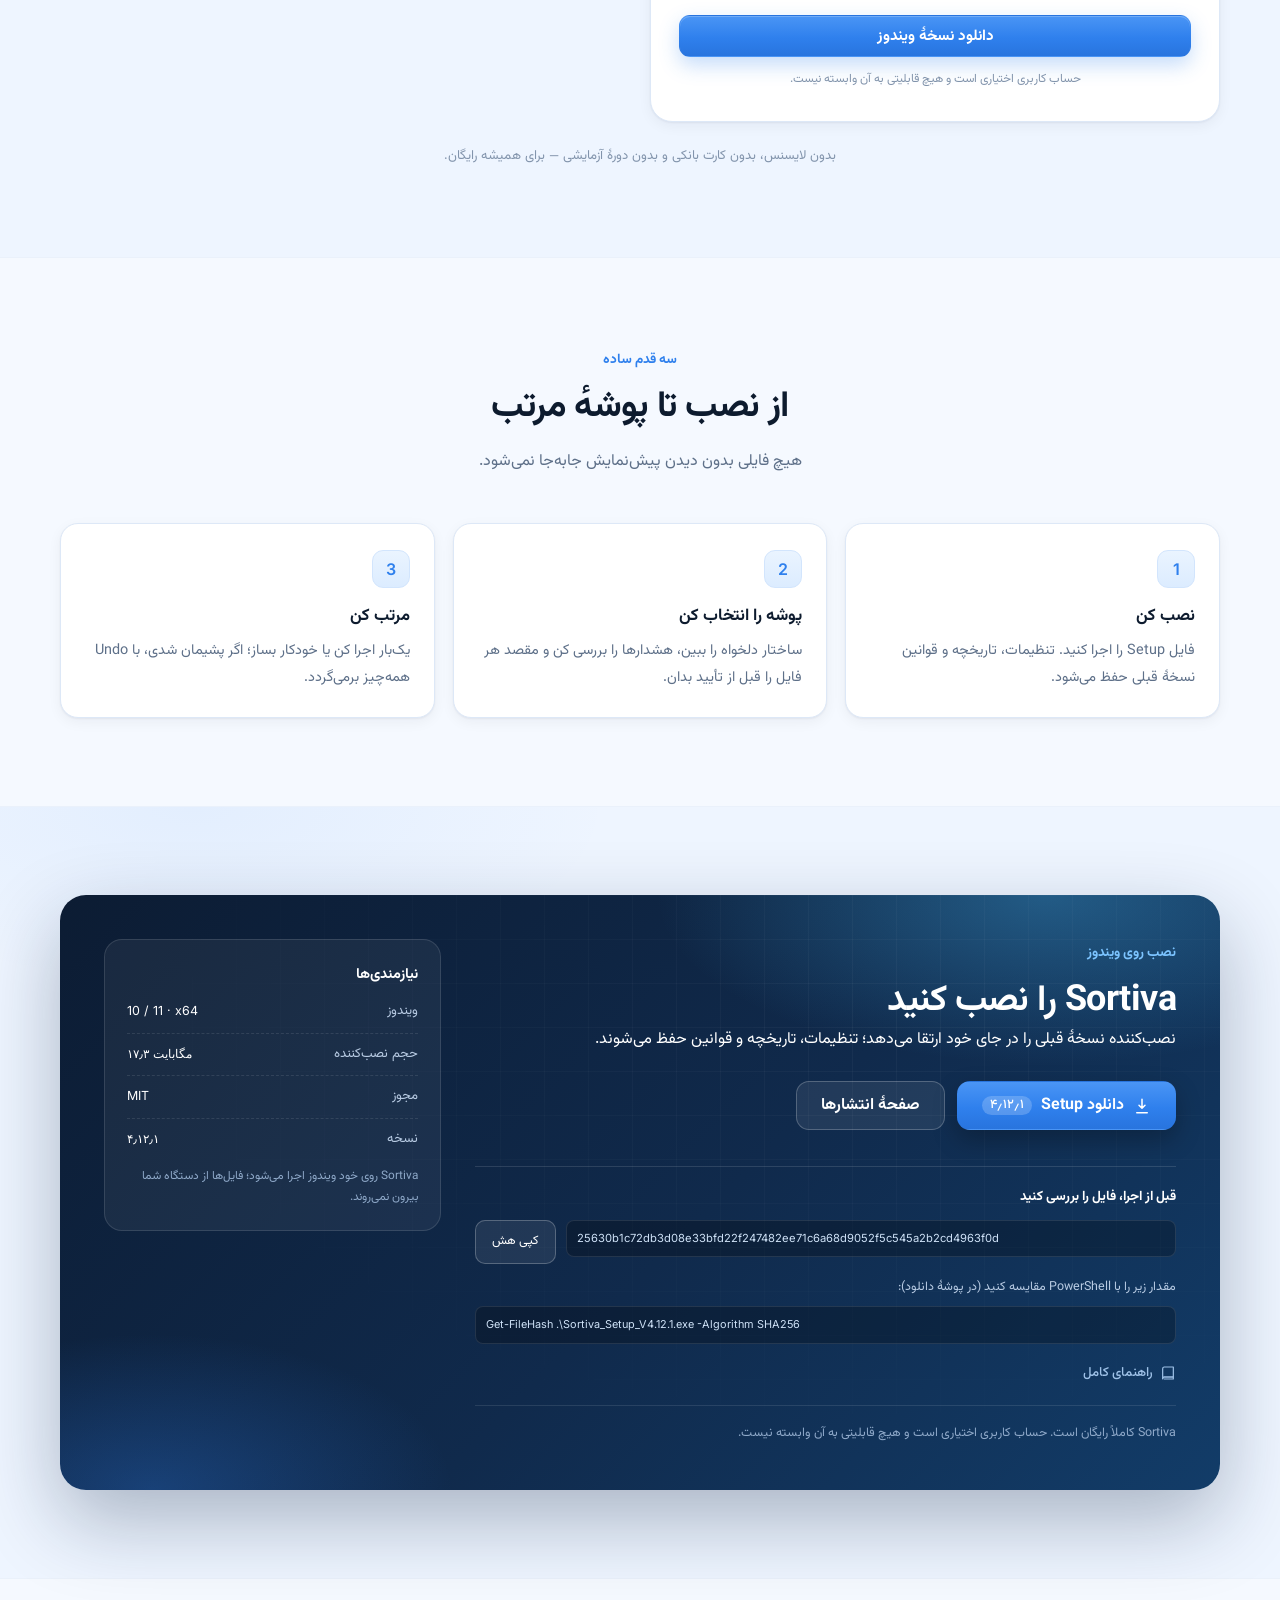
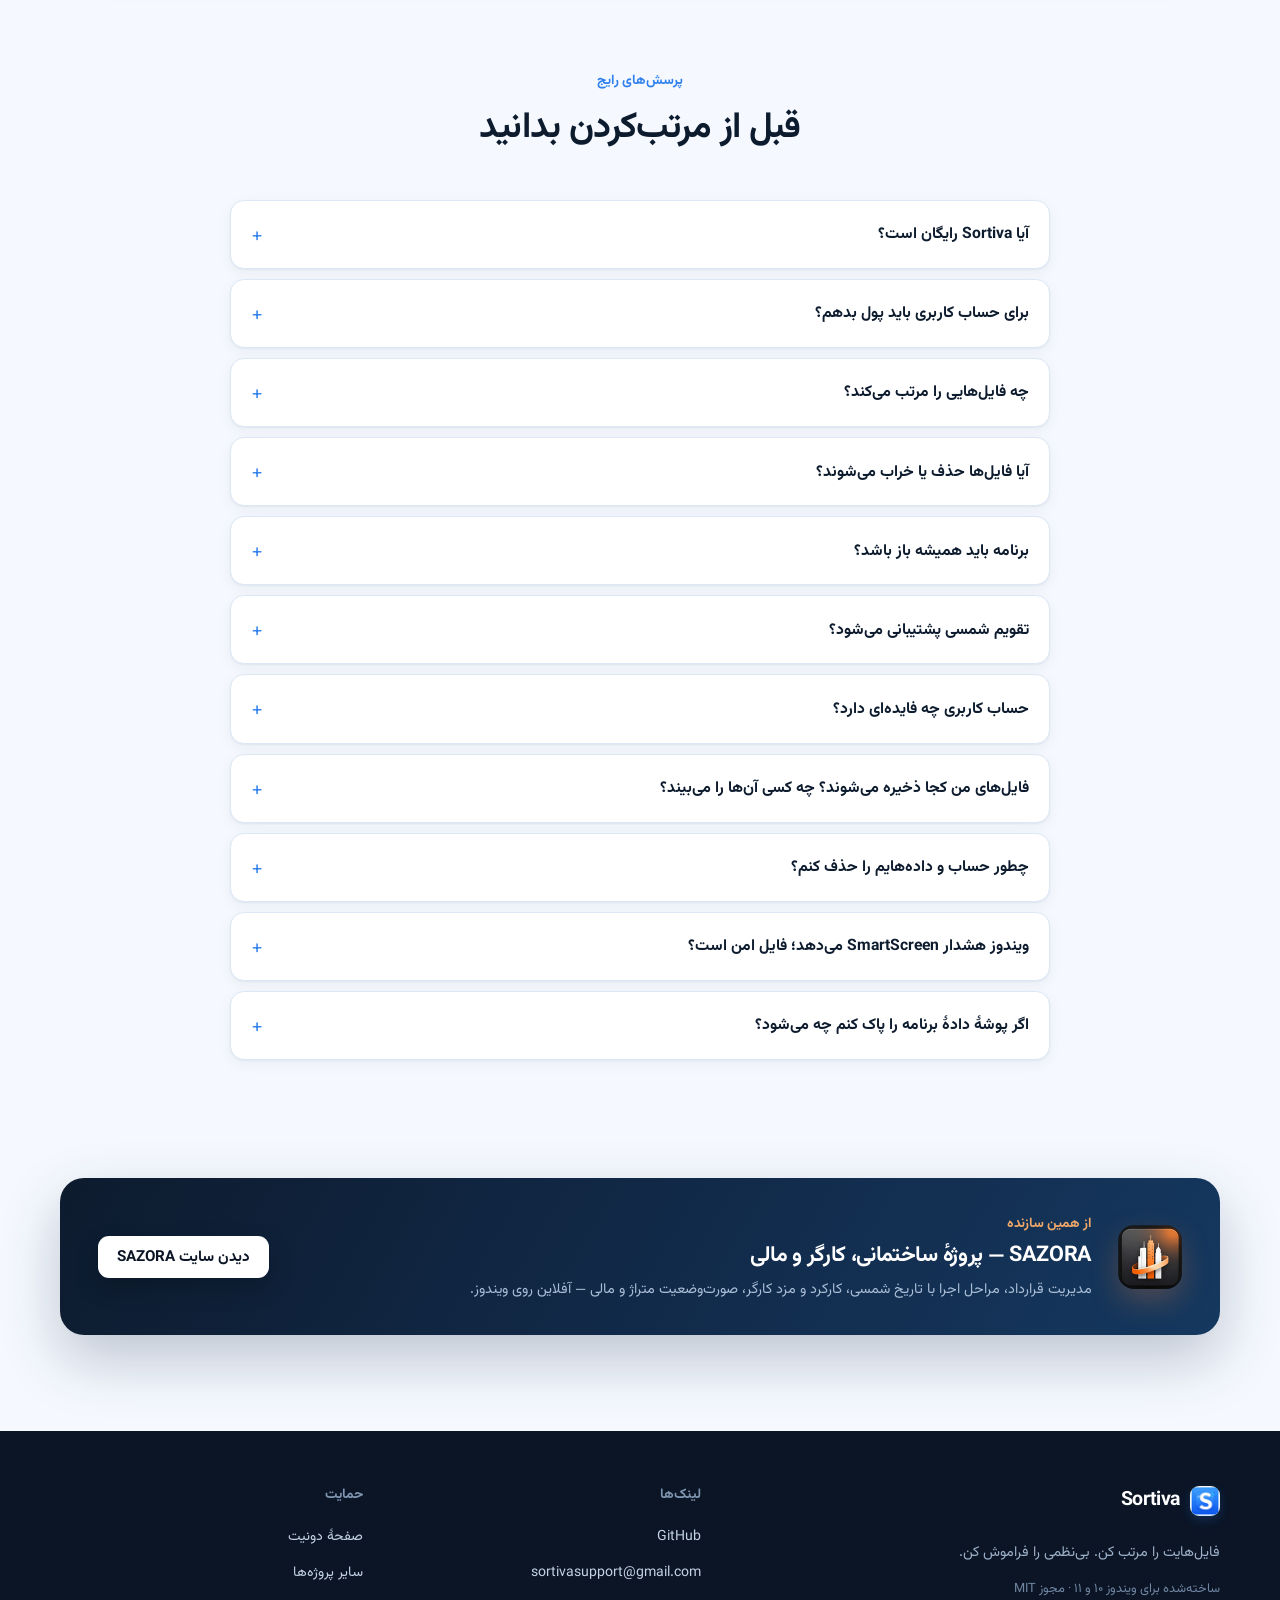
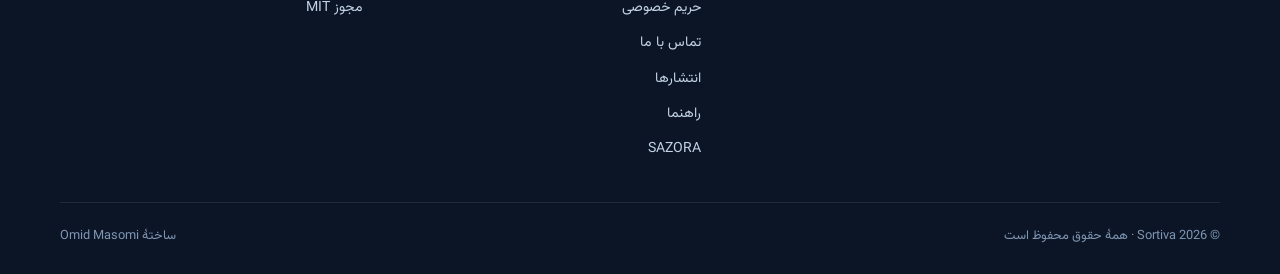
==== commit 468f88fc: "docs: release 4.12.1" ====
--- a/docs/index.html
+++ b/docs/index.html
@@ -40,7 +40,7 @@
     "name": "Sortiva",
     "applicationCategory": "UtilitiesApplication",
     "operatingSystem": "Windows 10, Windows 11",
-    "softwareVersion": "4.12.0",
+    "softwareVersion": "4.12.1",
     "inLanguage": ["fa", "en"],
     "description": "Windows file organizer that sorts by type and date, reads real photo dates, warns before every move, finds duplicates with SHA-256, cleans old installers and can run on a schedule with Task Scheduler.",
     "url": "https://omidmasumi740-dev.github.io/sortiva/",
@@ -76,7 +76,7 @@
           <span class="lang-when-en">FA</span>
         </button>
         <a class="btn btn-ghost btn-sm nav-github" href="https://github.com/omidmasumi740-dev/sortiva" target="_blank" rel="noopener noreferrer">GitHub</a>
-        <a class="btn btn-primary btn-sm" href="https://github.com/omidmasumi740-dev/sortiva/releases/download/v4.12.0/Sortiva_Setup_V4.12.0.exe" data-download="sortiva" data-dl-primary>
+        <a class="btn btn-primary btn-sm" href="https://github.com/omidmasumi740-dev/sortiva/releases/download/v4.12.1/Sortiva_Setup_V4.12.1.exe" data-download="sortiva" data-dl-primary>
           <span data-i18n="downloadShort">دانلود</span>
         </a>
       </div>
@@ -90,12 +90,12 @@
         <div class="hero-copy">
           <div class="eyebrow">
             <span class="pulse-dot" aria-hidden="true"></span>
-            <span><span data-i18n="heroBadgePrefix">نسخهٔ</span> <span data-version>4.12.0</span> <span data-i18n="heroBadgeSuffix">منتشر شد</span></span>
+            <span><span data-i18n="heroBadgePrefix">نسخهٔ</span> <span data-version>4.12.1</span> <span data-i18n="heroBadgeSuffix">منتشر شد</span></span>
           </div>
           <h1><span data-i18n="heroTitleA">فایل‌هایت را مرتب کن.</span> <span class="grad" data-i18n="heroTitleB">بی‌نظمی را فراموش کن.</span></h1>
           <p class="lede" data-i18n="heroLede">Sortiva پوشه‌های ویندوز را بر اساس نوع و تاریخ مرتب می‌کند، تاریخ واقعی عکس و ویدیو را از خود فایل می‌خواند، قبل از هر جابه‌جایی پیش‌نمایش و هشدار می‌دهد و می‌تواند طبق برنامه و حتی با برنامهٔ بسته اجرا شود.</p>
           <div class="cta-row">
-            <a class="btn btn-primary btn-lg" href="https://github.com/omidmasumi740-dev/sortiva/releases/download/v4.12.0/Sortiva_Setup_V4.12.0.exe" data-download="sortiva" data-dl-primary>
+            <a class="btn btn-primary btn-lg" href="https://github.com/omidmasumi740-dev/sortiva/releases/download/v4.12.1/Sortiva_Setup_V4.12.1.exe" data-download="sortiva" data-dl-primary>
               <svg viewBox="0 0 24 24" aria-hidden="true"><path d="M12 3v12m0 0 4-4m-4 4-4-4M5 21h14"/></svg>
               <span data-i18n="heroCta">دانلود نسخهٔ ویندوز</span>
             </a>
@@ -106,7 +106,7 @@
           </p>
           <p class="hero-note">
             <span data-i18n="heroNote">نسخهٔ</span>
-            <span data-version>4.12.0</span>
+            <span data-version>4.12.1</span>
             <span aria-hidden="true">·</span>
             <span data-size>17.3 MB</span>
             <span aria-hidden="true">·</span>
@@ -115,7 +115,7 @@
           <ul class="hero-points">
             <li>
               <svg viewBox="0 0 24 24" aria-hidden="true"><path d="m5 12 4 4L19 6"/></svg>
-              <span data-i18n="heroPoint1">پلن رایگان بدون انقضا، بدون کارت بانکی</span>
+              <span data-i18n="heroPoint1">کاملاً رایگان — بدون لایسنس و بدون حساب</span>
             </li>
             <li>
               <svg viewBox="0 0 24 24" aria-hidden="true"><path d="m5 12 4 4L19 6"/></svg>
@@ -347,7 +347,7 @@
               <ul class="fr-list">
                 <li><svg viewBox="0 0 24 24" aria-hidden="true"><path d="m5 12 4 4L19 6"/></svg><span data-i18n="r7a">بازگردانی کل یک اجرا با یک کلیک</span></li>
                 <li><svg viewBox="0 0 24 24" aria-hidden="true"><path d="m5 12 4 4L19 6"/></svg><span data-i18n="r7b">جزئیات هر فایل تا مقصد نهایی</span></li>
-                <li><svg viewBox="0 0 24 24" aria-hidden="true"><path d="m5 12 4 4L19 6"/></svg><span data-i18n="r7c">خروجی CSV/JSON با حساب رایگان</span></li>
+                <li><svg viewBox="0 0 24 24" aria-hidden="true"><path d="m5 12 4 4L19 6"/></svg><span data-i18n="r7c">خروجی CSV/JSON</span></li>
               </ul>
             </div>
           </article>
@@ -424,7 +424,7 @@
           <li>
             <span class="step-num">1</span>
             <h3 data-i18n="step1t">نصب کن</h3>
-            <p data-i18n="step1d">فایل Setup را اجرا کنید. تنظیمات، تاریخچه و لایسنس نسخهٔ قبلی حفظ می‌شود.</p>
+            <p data-i18n="step1d">فایل Setup را اجرا کنید. تنظیمات، تاریخچه و قوانین نسخهٔ قبلی حفظ می‌شود.</p>
           </li>
           <li>
             <span class="step-num">2</span>
@@ -448,10 +448,10 @@
             <h2 data-i18n="downloadTitle">Sortiva را نصب کنید</h2>
             <p data-i18n="downloadSub">نصب‌کننده نسخهٔ قبلی را در جای خود ارتقا می‌دهد؛ تنظیمات، تاریخچه و قوانین حفظ می‌شوند.</p>
             <div class="download-actions">
-              <a class="btn btn-primary btn-lg" href="https://github.com/omidmasumi740-dev/sortiva/releases/download/v4.12.0/Sortiva_Setup_V4.12.0.exe" data-download="sortiva" data-dl-primary>
+              <a class="btn btn-primary btn-lg" href="https://github.com/omidmasumi740-dev/sortiva/releases/download/v4.12.1/Sortiva_Setup_V4.12.1.exe" data-download="sortiva" data-dl-primary>
                 <svg viewBox="0 0 24 24" aria-hidden="true"><path d="M12 3v12m0 0 4-4m-4 4-4-4M5 21h14"/></svg>
                 <span data-i18n="downloadSetup">دانلود Setup</span>
-                <span class="btn-version" data-version>4.12.0</span>
+                <span class="btn-version" data-version>4.12.1</span>
               </a>
               <a class="btn btn-secondary btn-lg" href="https://github.com/omidmasumi740-dev/sortiva/releases/latest" target="_blank" rel="noopener noreferrer" data-i18n="downloadReleases">صفحهٔ انتشارها</a>
             </div>
@@ -459,18 +459,18 @@
             <div class="verify">
               <p class="verify-title" data-i18n="verifyTitle">قبل از اجرا، فایل را بررسی کنید</p>
               <div class="hash-row">
-                <code class="sha-code" dir="ltr" data-sha>4694d18d5f9eb218cc1dd782fbd2a9ddaf9831793d0298dde4a7faaa8747152d</code>
+                <code class="sha-code" dir="ltr" data-sha>25630b1c72db3d08e33bfd22f247482ee71c6a68d9052f5c545a2b2cd4963f0d</code>
                 <button class="copy-btn" id="copySha" type="button" data-i18n="copySha">کپی هش</button>
               </div>
               <p class="verify-how" data-i18n="verifyHow">مقدار زیر را با PowerShell مقایسه کنید (در پوشهٔ دانلود):</p>
-              <code class="verify-cmd" dir="ltr">Get-FileHash .\Sortiva_Setup_V<span data-version-raw>4.12.0</span>.exe -Algorithm SHA256</code>
+              <code class="verify-cmd" dir="ltr">Get-FileHash .\Sortiva_Setup_V<span data-version-raw>4.12.1</span>.exe -Algorithm SHA256</code>
               <p class="verify-msg" id="copyMsg" role="status" hidden></p>
               <a class="verify-vt" id="vtLink" href="" target="_blank" rel="noopener noreferrer" hidden data-i18n="verifyVt">اسکن VirusTotal این نسخه</a>
             </div>
             <div class="download-alt">
               <a href="https://github.com/omidmasumi740-dev/sortiva/blob/main/README.md" target="_blank" rel="noopener noreferrer">
                 <svg viewBox="0 0 24 24" aria-hidden="true"><path d="M4 5.5A2.5 2.5 0 0 1 6.5 3H20v15H6.5A2.5 2.5 0 0 0 4 20.5V5.5Z"/><path d="M4 20.5A2.5 2.5 0 0 1 6.5 18H20v3H6.5"/></svg>
-                <span data-i18n="downloadReadme">راهنمای کامل و پلن رایگان</span>
+                <span data-i18n="downloadReadme">راهنمای کامل</span>
               </a>
             </div>
             <p class="account-note" data-i18n="accountNote">Sortiva کاملاً رایگان است. حساب کاربری اختیاری است و هیچ قابلیتی به آن وابسته نیست.</p>
@@ -482,7 +482,7 @@
                 <li><span data-i18n="reqWin">ویندوز</span><span>10 / 11 · x64</span></li>
                 <li><span data-i18n="reqSize">حجم نصب‌کننده</span><span data-size>17.3 MB</span></li>
                 <li><span data-i18n="reqLicense">مجوز</span><span>MIT</span></li>
-                <li><span data-i18n="reqVersion">نسخه</span><span data-version>4.12.0</span></li>
+                <li><span data-i18n="reqVersion">نسخه</span><span data-version>4.12.1</span></li>
               </ul>
             </div>
             <p class="side-note" data-i18n="downloadNote">Sortiva روی خود ویندوز اجرا می‌شود؛ فایل‌ها از دستگاه شما بیرون نمی‌روند.</p>
@@ -523,7 +523,7 @@
             <p data-i18n="a6">بله. پوشه‌ها را می‌توانید بر اساس تاریخ شمسی یا میلادی بسازید و رابط فارسی به‌صورت کامل راست‌چین است.</p>
           </details>
           <details class="faq-item">
-            <summary data-i18n="q7">حساب رایگان چه فایده‌ای دارد؟</summary>
+            <summary data-i18n="q7">حساب کاربری چه فایده‌ای دارد؟</summary>
             <p data-i18n="a7">هیچ قابلیتی به حساب وابسته نیست. حساب کاملاً اختیاری است و فقط برای ورود و نگه‌داشتن پروفایل در دستگاه‌های مختلف استفاده می‌شود. ایمیل برای ورود و بازیابی رمز استفاده می‌شود و هویت GitHub فقط اگر خودتان با GitHub وارد شوید ذخیره می‌شود.</p>
           </details>
           <details class="faq-item">
@@ -578,7 +578,7 @@
         <a href="privacy.html" data-i18n="footerPrivacy">حریم خصوصی</a>
         <a href="contact.html" data-i18n="footerContact">تماس با ما</a>
         <a href="https://github.com/omidmasumi740-dev/sortiva/releases/latest" target="_blank" rel="noopener noreferrer" data-i18n="footerReleases">انتشارها</a>
-        <a href="https://github.com/omidmasumi740-dev/sortiva/blob/main/README.md" target="_blank" rel="noopener noreferrer" data-i18n="footerNotes">راهنما و پلن‌ها</a>
+        <a href="https://github.com/omidmasumi740-dev/sortiva/blob/main/README.md" target="_blank" rel="noopener noreferrer" data-i18n="footerNotes">راهنما</a>
         <a href="https://omidmasumi740-dev.github.io/sazora/" data-i18n="footerSazora">SAZORA</a>
       </div>
       <div class="footer-col">
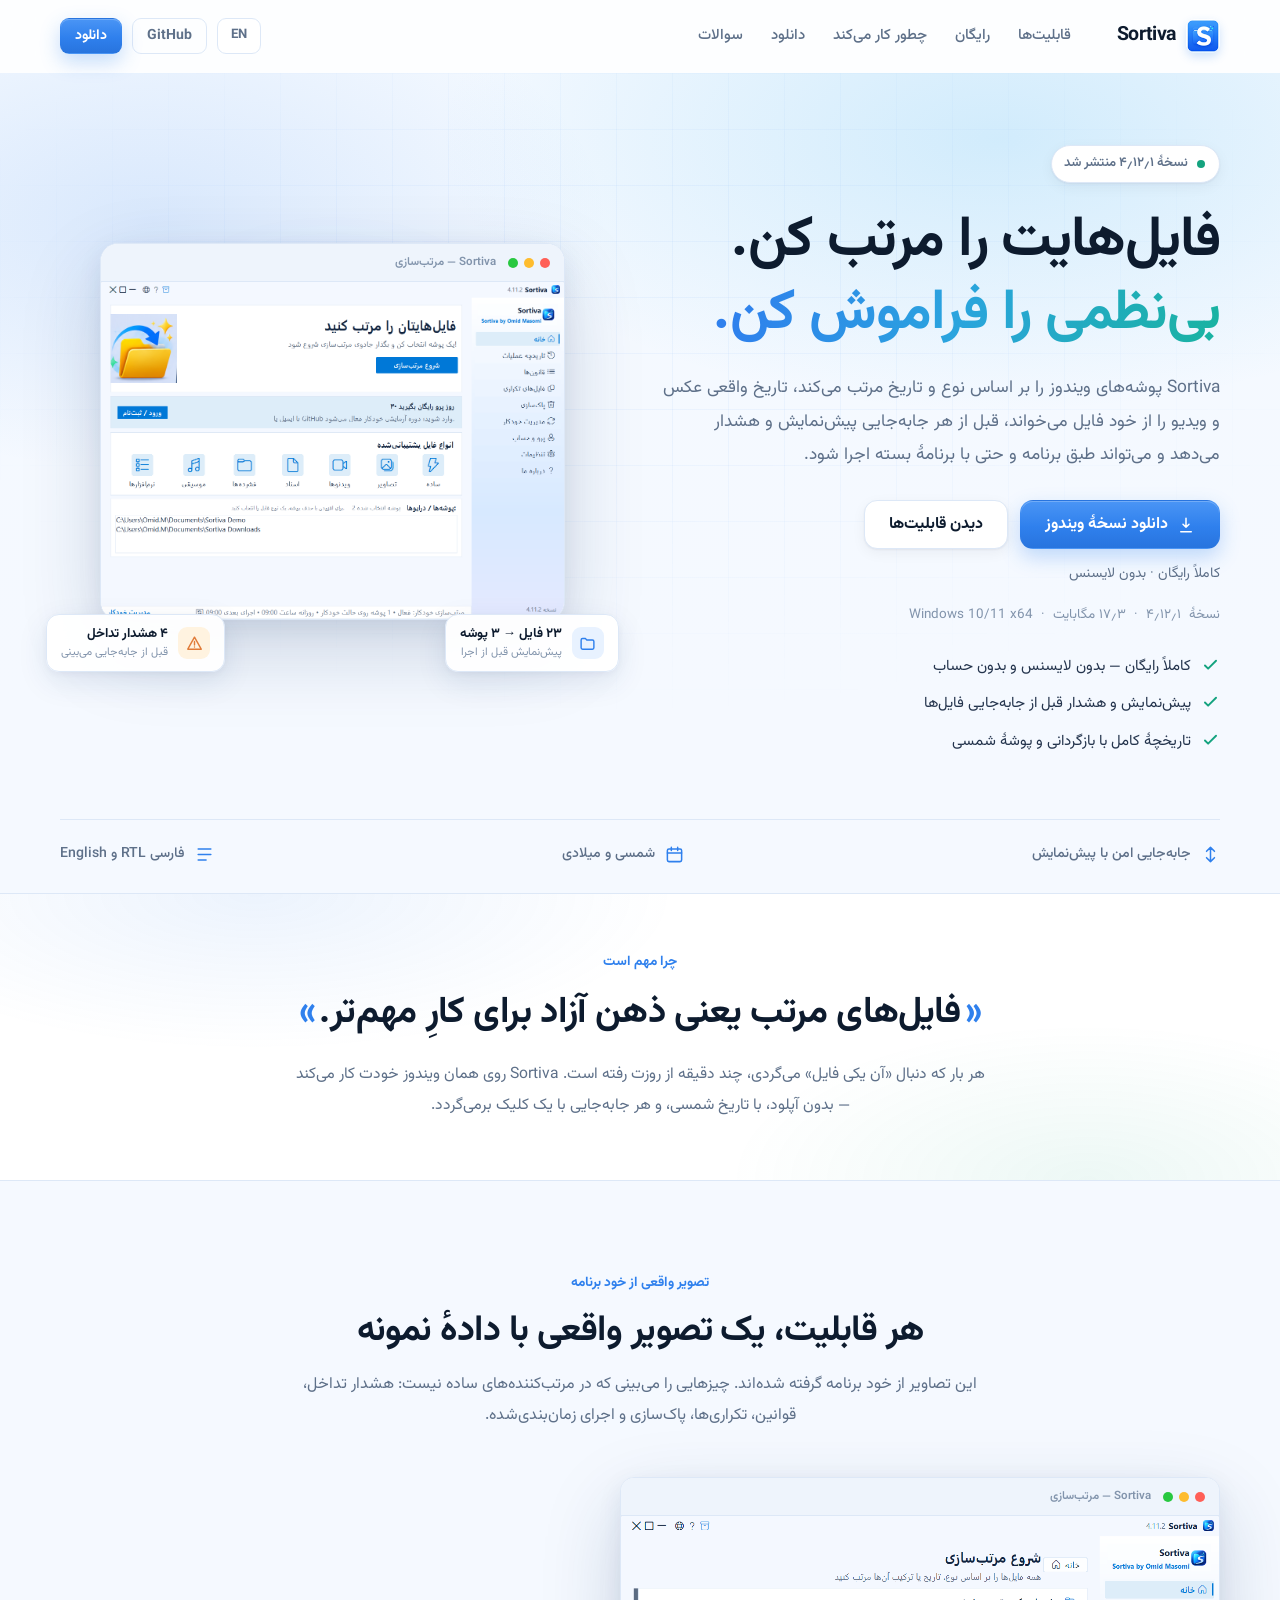
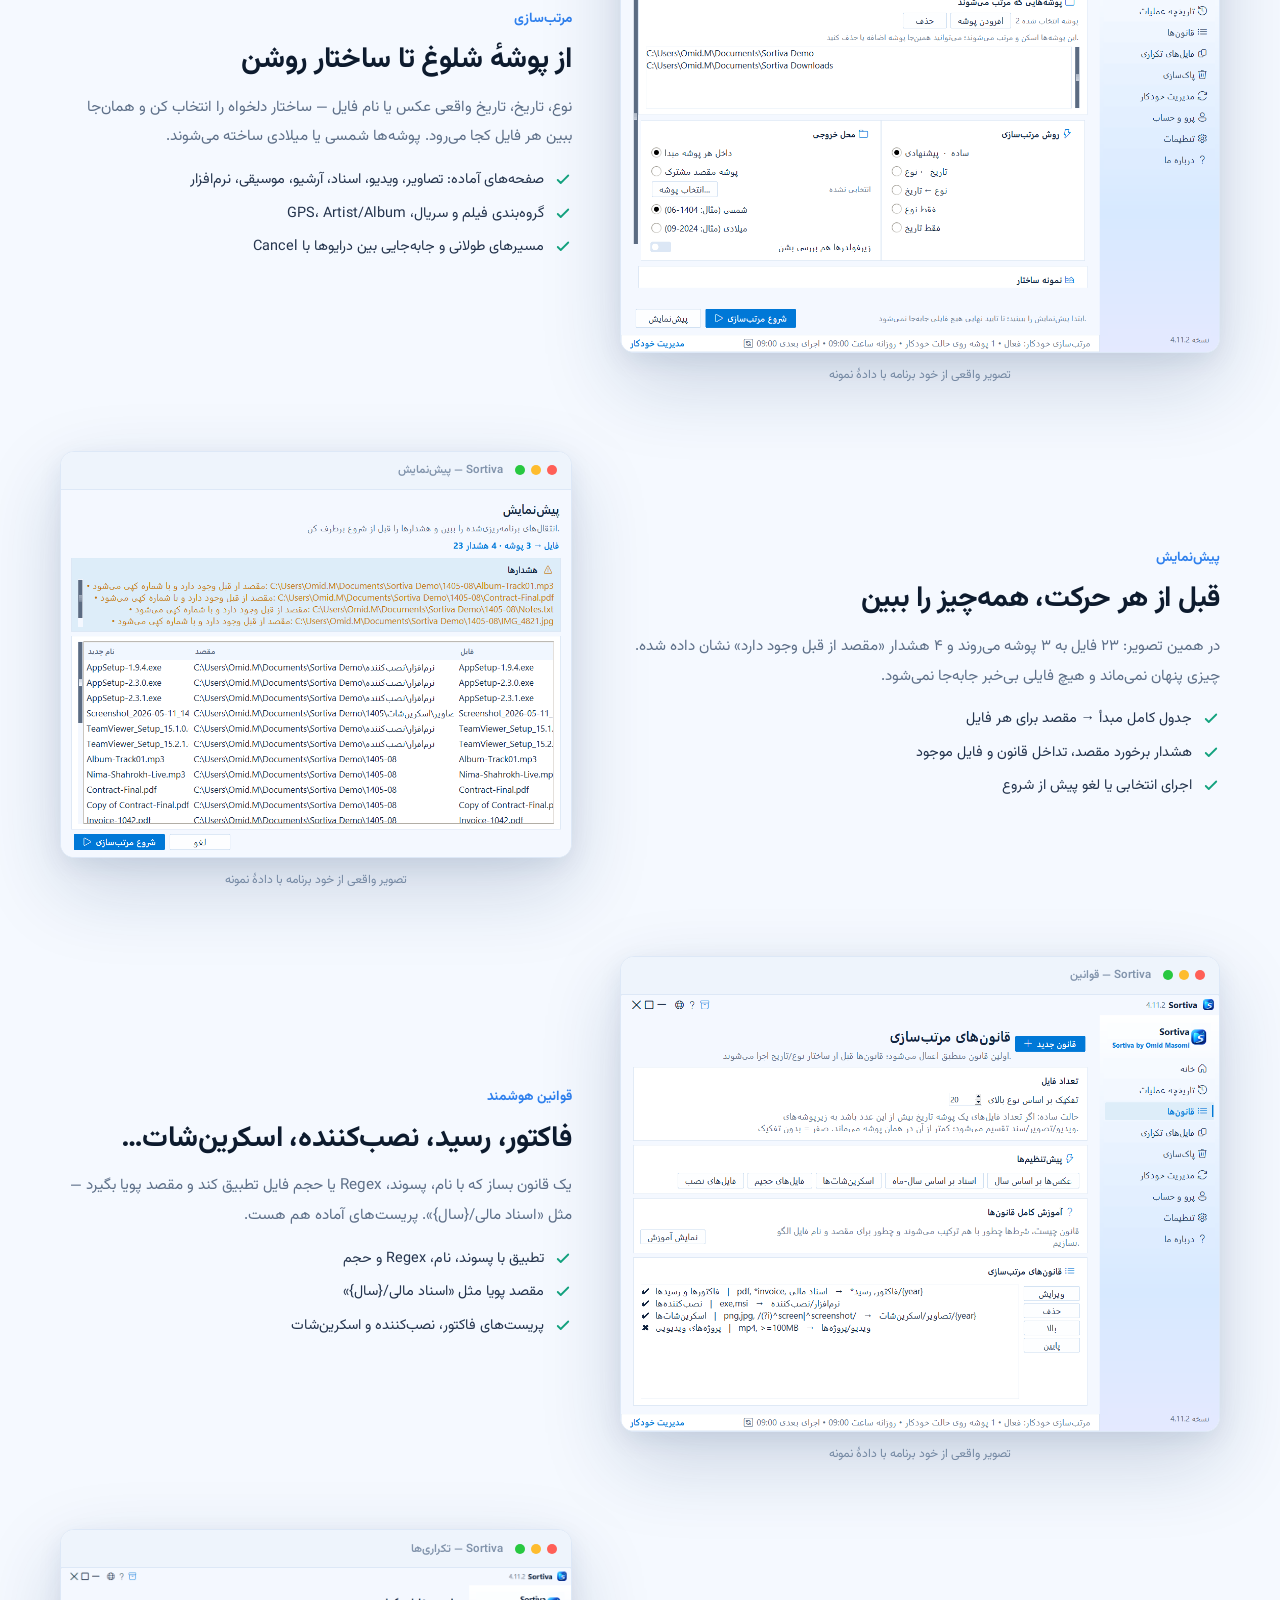
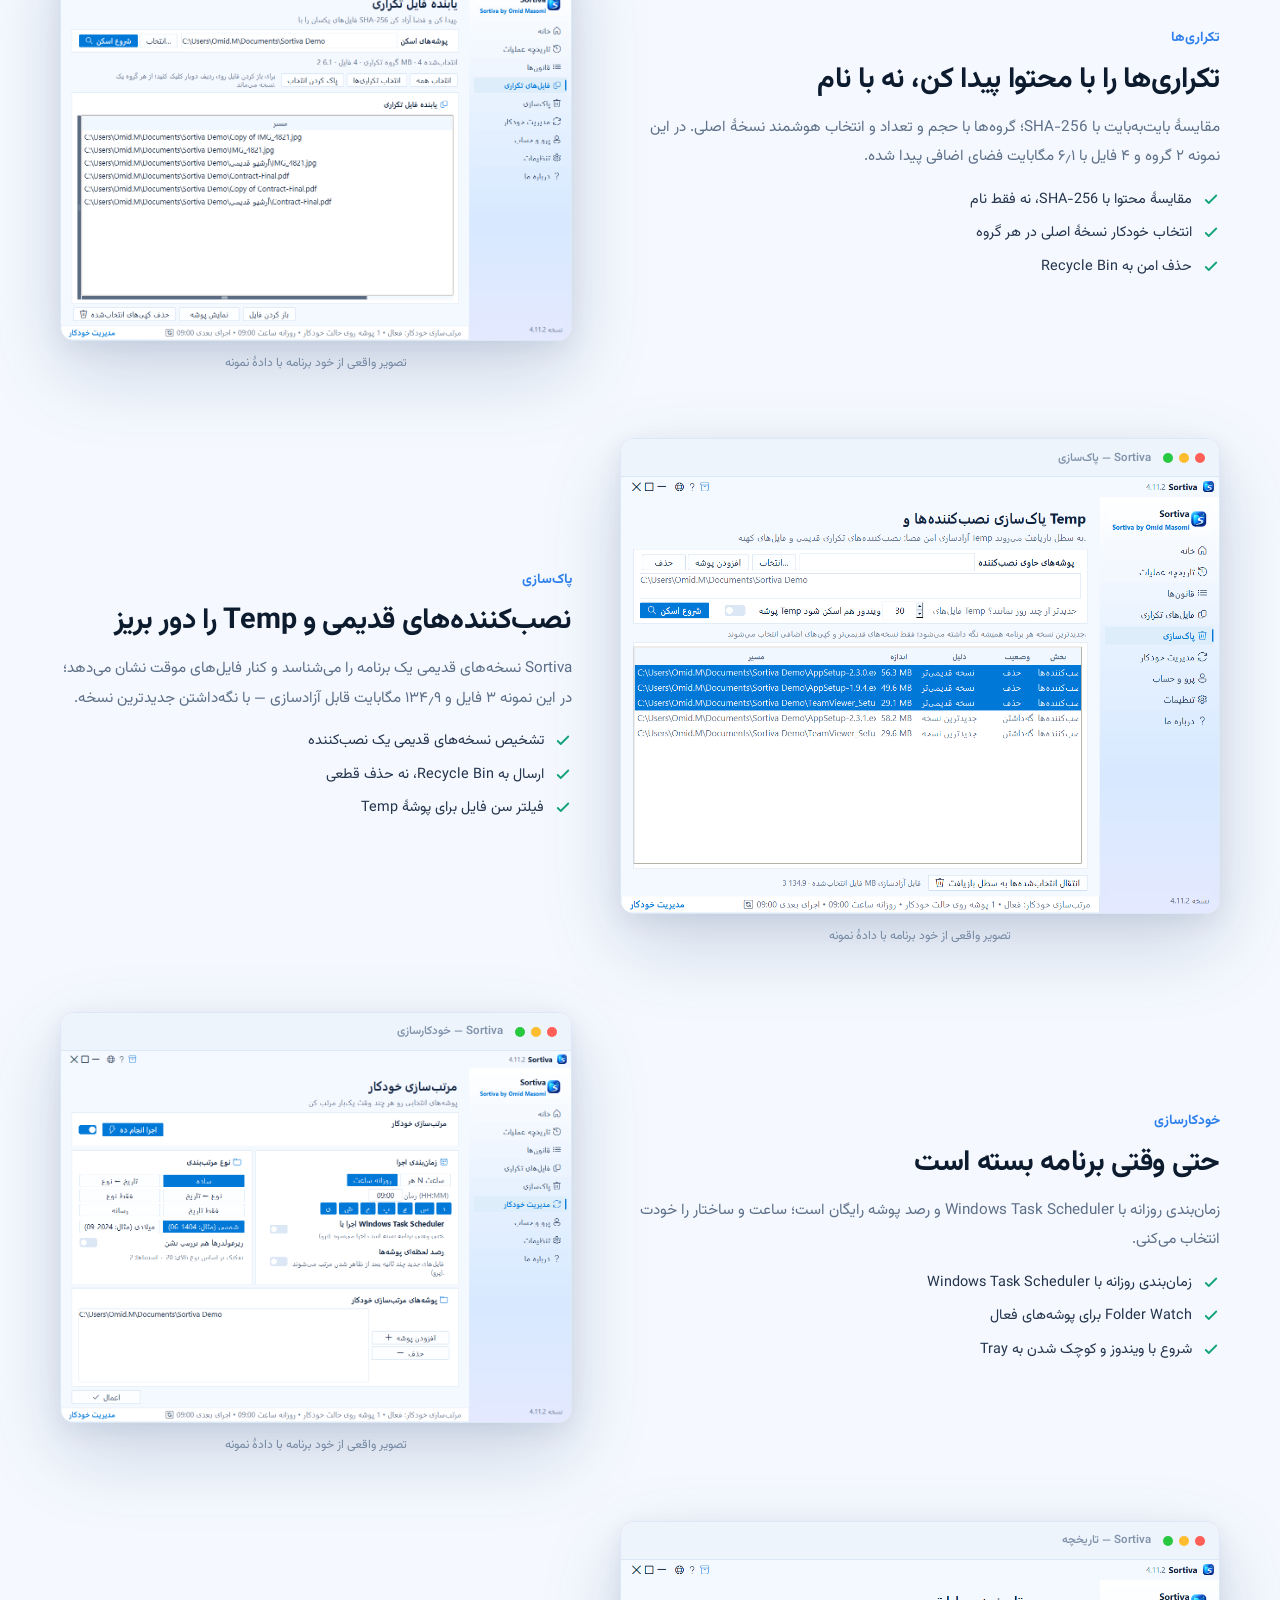
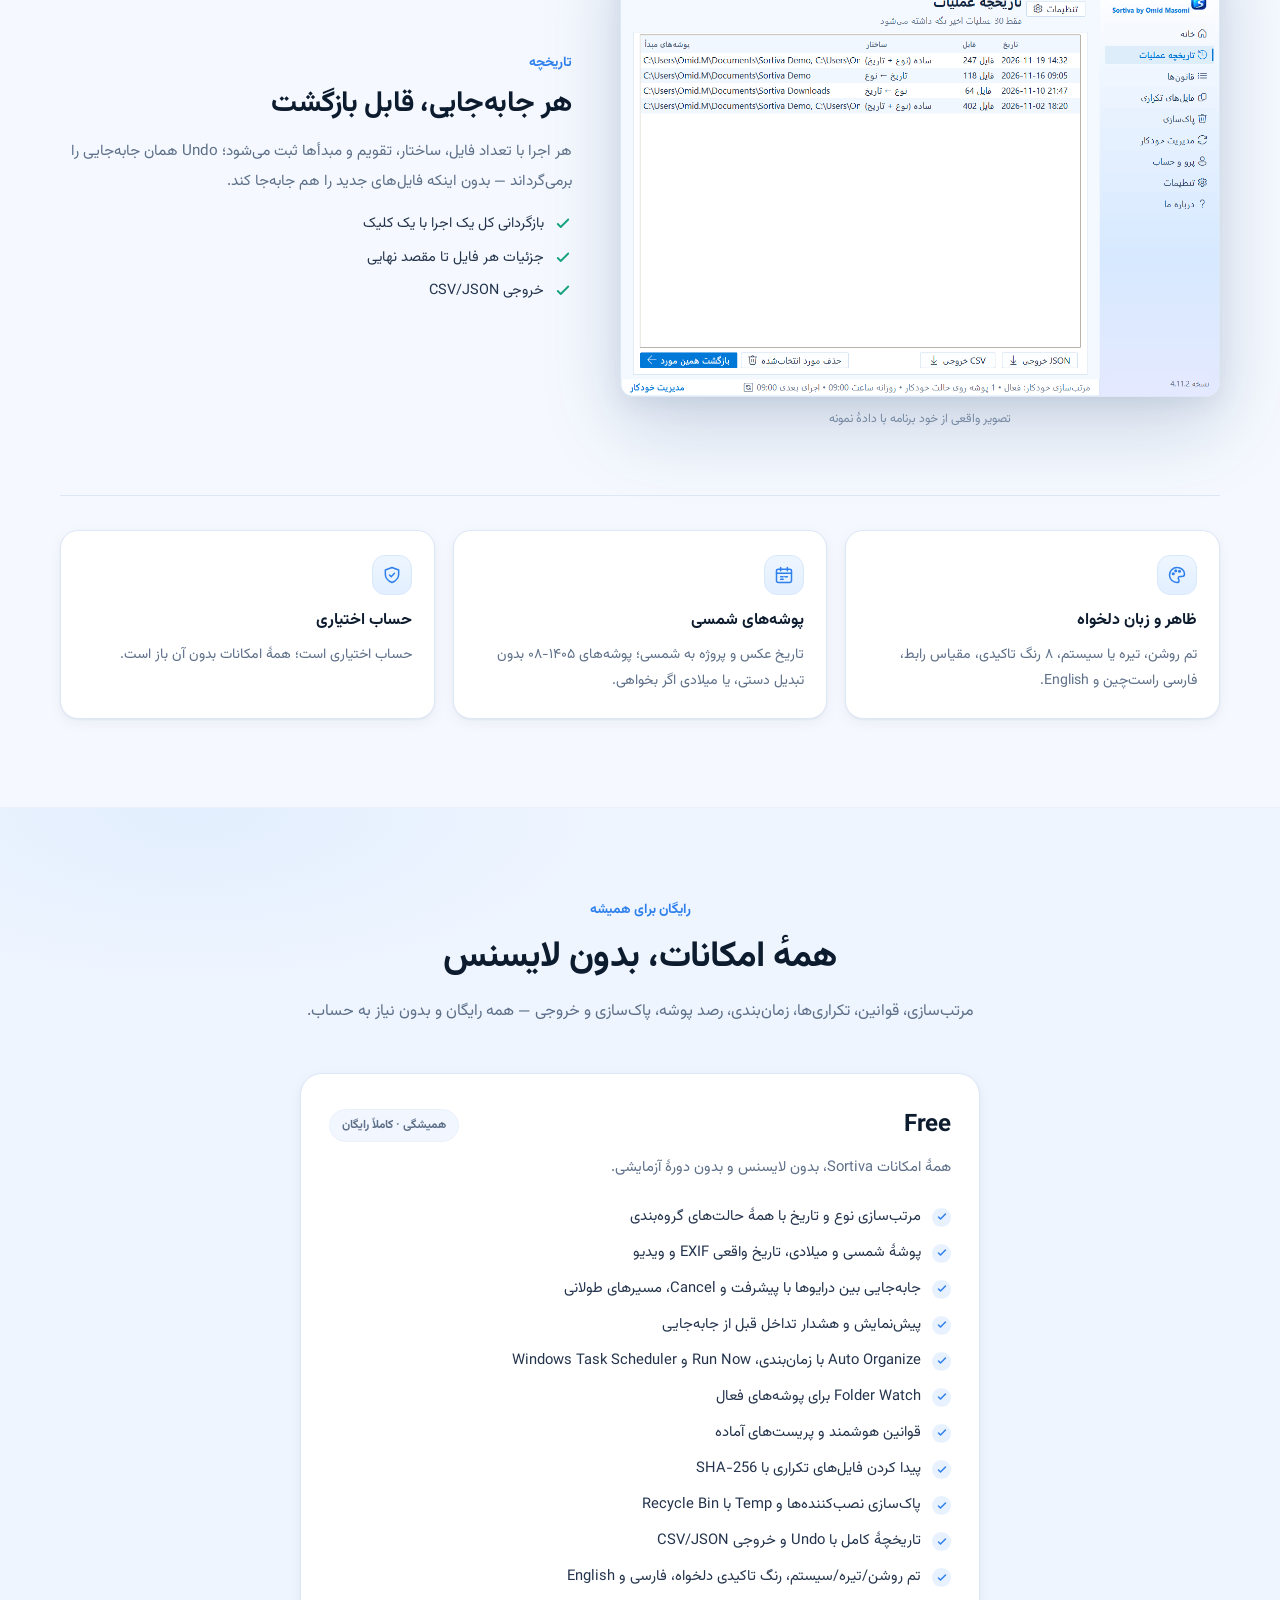
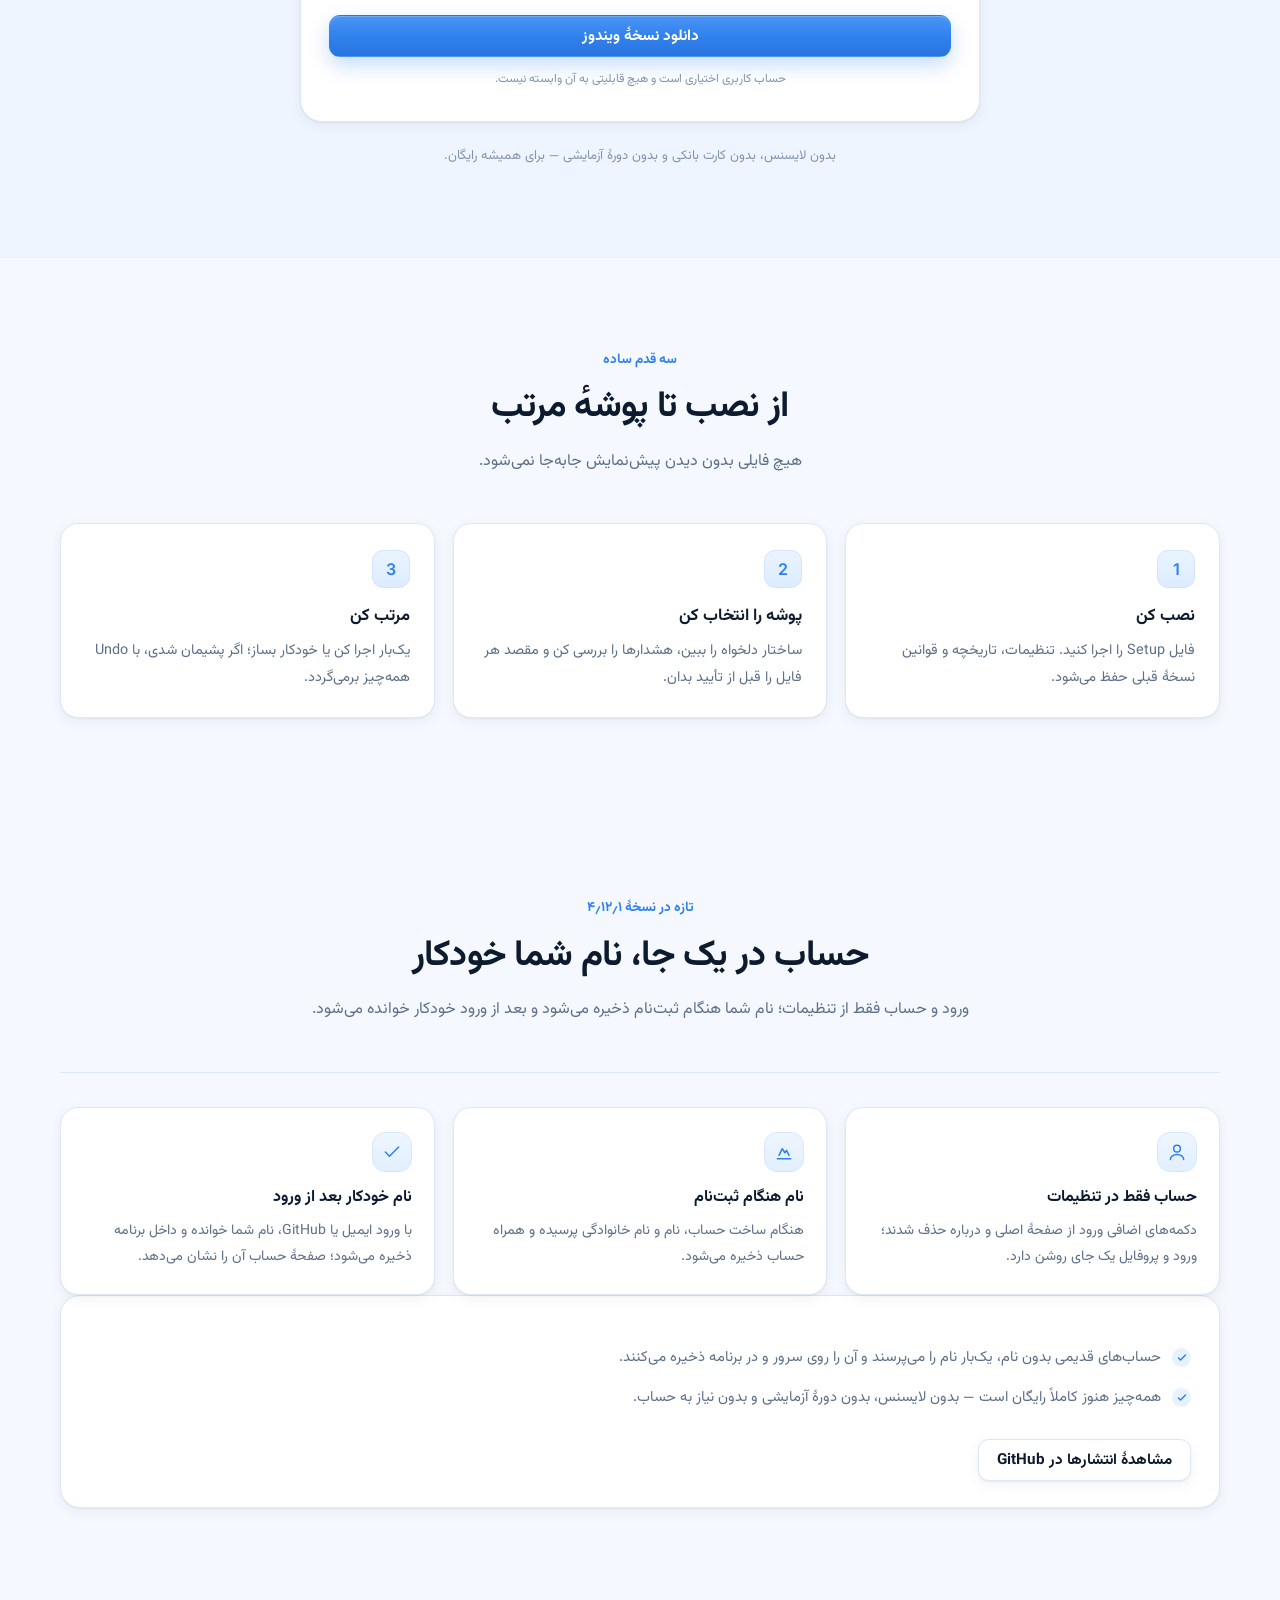
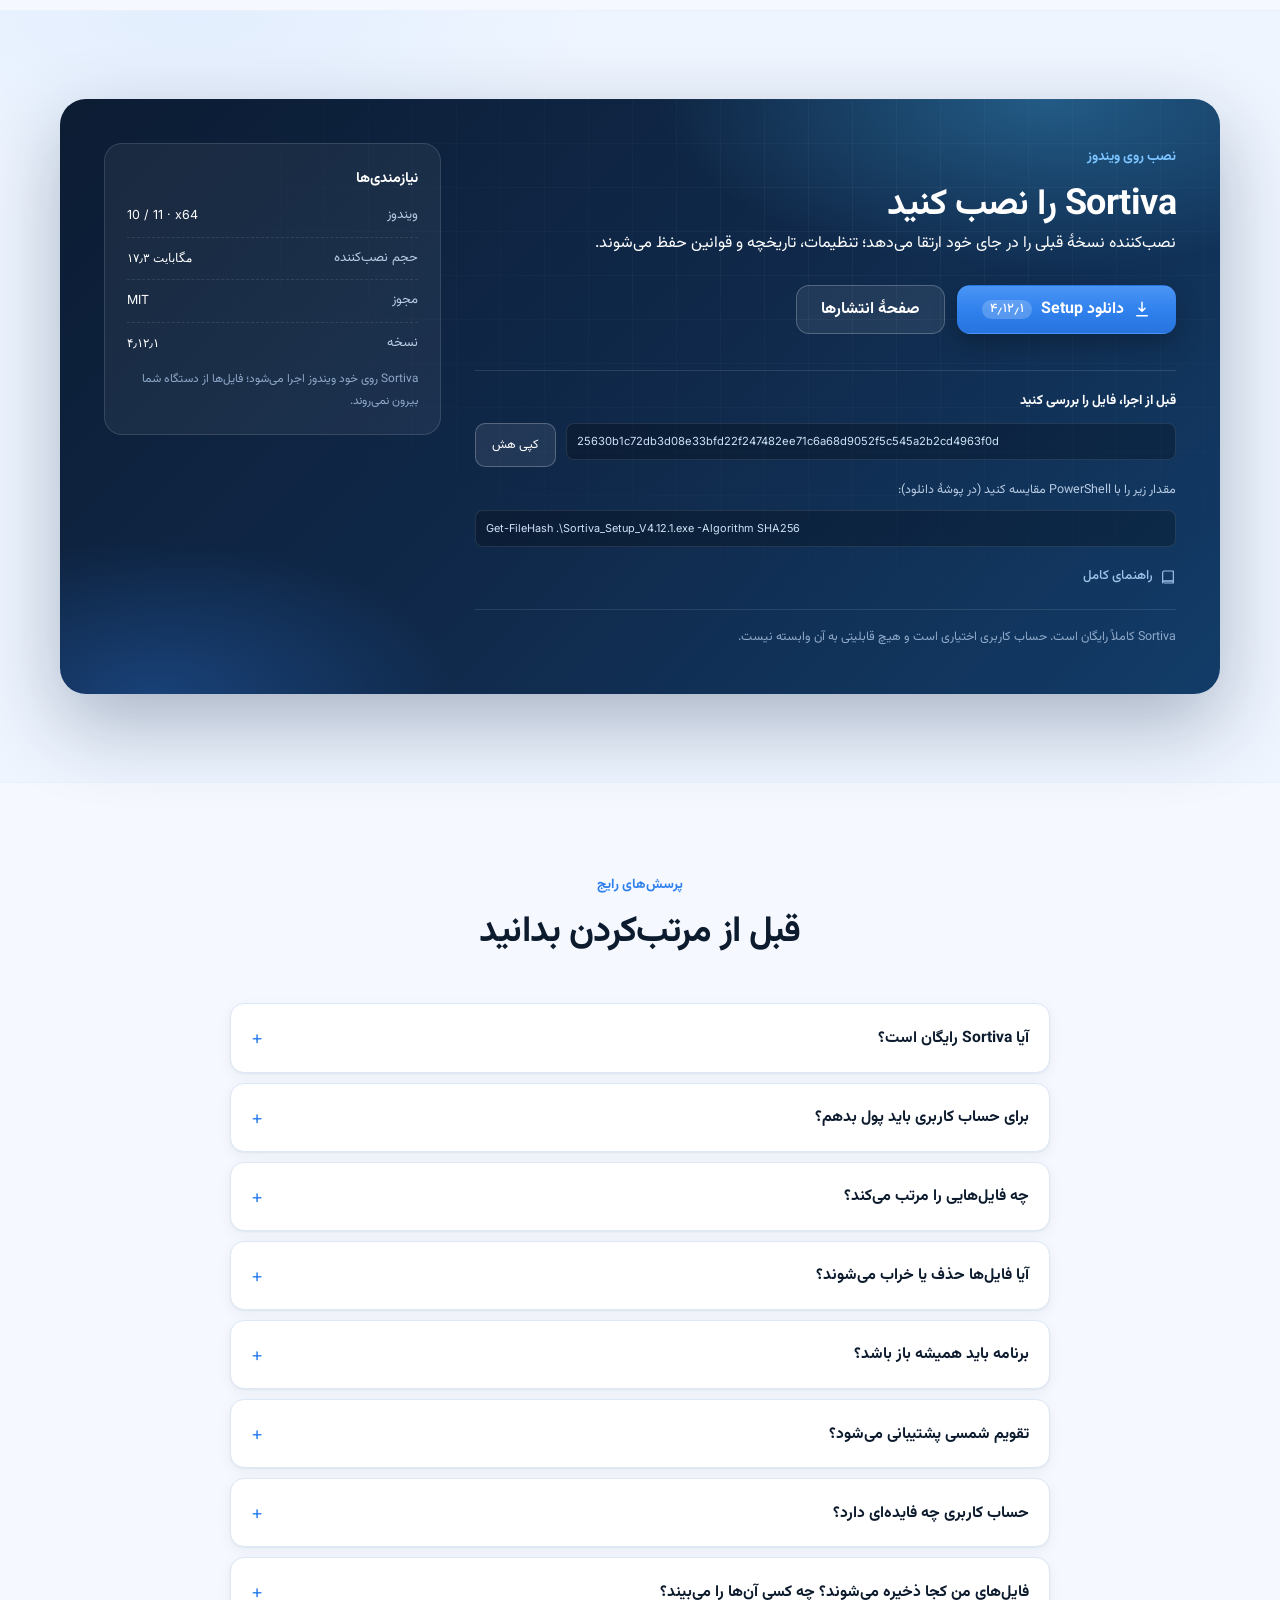
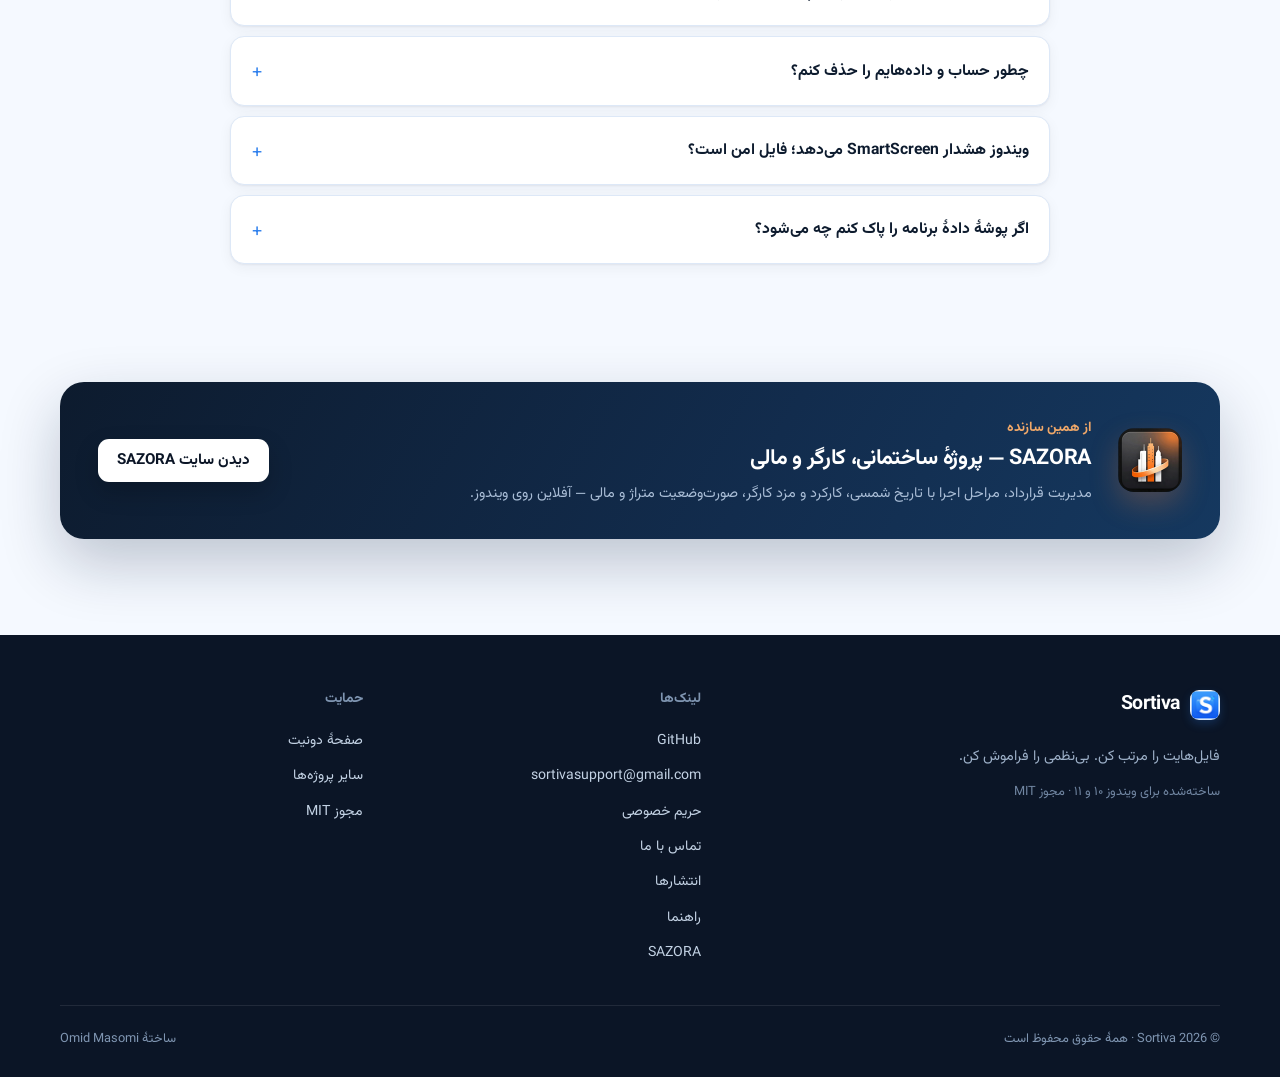
==== commit 7154f12e: "Add 4.12.1 release notes, free-model copy, and Cloudflare links" ====
--- a/docs/index.html
+++ b/docs/index.html
@@ -386,7 +386,7 @@
           <h2 data-i18n="plansTitle">همهٔ امکانات، بدون لایسنس</h2>
           <p class="section-sub" data-i18n="plansSub">مرتب‌سازی، قوانین، تکراری‌ها، زمان‌بندی، رصد پوشه، پاک‌سازی و خروجی — همه رایگان و بدون نیاز به حساب.</p>
         </div>
-        <div class="plan-grid" style="grid-template-columns:minmax(0,680px);justify-content:center;max-width:680px;margin:0 auto">
+        <div class="plan-grid plan-grid-single">
           <article class="plan-card">
             <div class="plan-head">
               <h3 data-i18n="freeTitle">Free</h3>
@@ -440,6 +440,46 @@
       </div>
     </section>
 
+    <section class="section" id="whats-new">
+      <div class="container">
+        <div class="section-head">
+          <p class="kicker" data-i18n="newKicker">تازه در نسخهٔ ۴٫۱۲٫۱</p>
+          <h2 data-i18n="newTitle">حساب در یک جا، نام شما خودکار</h2>
+          <p class="section-sub" data-i18n="newSub">ورود و حساب فقط از تنظیمات؛ نام شما هنگام ثبت‌نام ذخیره می‌شود و بعد از ورود خودکار خوانده می‌شود.</p>
+        </div>
+        <div class="mini-grid">
+          <article class="mini-card">
+            <span class="feature-icon">
+              <svg viewBox="0 0 24 24" aria-hidden="true"><path d="M12 12a4 4 0 1 0 0-8 4 4 0 0 0 0 8Z"/><path d="M4 21c0-3.3 3.6-6 8-6s8 2.7 8 6"/></svg>
+            </span>
+            <h3 data-i18n="new1t">حساب فقط در تنظیمات</h3>
+            <p data-i18n="new1d">دکمه‌های اضافی ورود از صفحهٔ اصلی و درباره حذف شدند؛ ورود و پروفایل یک جای روشن دارد.</p>
+          </article>
+          <article class="mini-card">
+            <span class="feature-icon">
+              <svg viewBox="0 0 24 24" aria-hidden="true"><path d="M4 20h16M6 16l4-8 3 5 2-3 3 6"/></svg>
+            </span>
+            <h3 data-i18n="new2t">نام هنگام ثبت‌نام</h3>
+            <p data-i18n="new2d">هنگام ساخت حساب، نام و نام خانوادگی پرسیده و همراه حساب ذخیره می‌شود.</p>
+          </article>
+          <article class="mini-card">
+            <span class="feature-icon">
+              <svg viewBox="0 0 24 24" aria-hidden="true"><path d="M4 12l5 5L20 6"/></svg>
+            </span>
+            <h3 data-i18n="new3t">نام خودکار بعد از ورود</h3>
+            <p data-i18n="new3d">با ورود ایمیل یا GitHub، نام شما خوانده و داخل برنامه ذخیره می‌شود؛ صفحهٔ حساب آن را نشان می‌دهد.</p>
+          </article>
+        </div>
+        <article class="panel">
+          <ul class="check-list">
+            <li data-i18n="new4">حساب‌های قدیمی بدون نام، یک‌بار نام را می‌پرسند و آن را روی سرور و در برنامه ذخیره می‌کنند.</li>
+            <li data-i18n="new5">همه‌چیز هنوز کاملاً رایگان است — بدون لایسنس، بدون دورهٔ آزمایشی و بدون نیاز به حساب.</li>
+          </ul>
+          <p><a class="btn btn-secondary" href="https://github.com/omidmasumi740-dev/sortiva/releases/latest" target="_blank" rel="noopener noreferrer" data-i18n="newNotes">مشاهدهٔ انتشارها در GitHub</a></p>
+        </article>
+      </div>
+    </section>
+
     <section class="section section-soft" id="download">
       <div class="container">
         <div class="download-card">
@@ -555,7 +595,7 @@
             <h2 data-i18n="crossTitle">SAZORA — پروژهٔ ساختمانی، کارگر و مالی</h2>
             <p data-i18n="crossSub">مدیریت قرارداد، مراحل اجرا با تاریخ شمسی، کارکرد و مزد کارگر، صورت‌وضعیت متراژ و مالی — آفلاین روی ویندوز.</p>
           </div>
-          <a class="btn btn-light" href="https://omidmasumi740-dev.github.io/sazora/" data-i18n="crossCta">دیدن سایت SAZORA</a>
+          <a class="btn btn-light" href="https://sazora-site.pages.dev/" data-i18n="crossCta">دیدن سایت SAZORA</a>
         </div>
       </div>
     </section>
@@ -579,7 +619,7 @@
         <a href="contact.html" data-i18n="footerContact">تماس با ما</a>
         <a href="https://github.com/omidmasumi740-dev/sortiva/releases/latest" target="_blank" rel="noopener noreferrer" data-i18n="footerReleases">انتشارها</a>
         <a href="https://github.com/omidmasumi740-dev/sortiva/blob/main/README.md" target="_blank" rel="noopener noreferrer" data-i18n="footerNotes">راهنما</a>
-        <a href="https://omidmasumi740-dev.github.io/sazora/" data-i18n="footerSazora">SAZORA</a>
+        <a href="https://sazora-site.pages.dev/" data-i18n="footerSazora">SAZORA</a>
       </div>
       <div class="footer-col">
         <h3 data-i18n="footerSupport">حمایت</h3>
--- a/docs/styles.css
+++ b/docs/styles.css
@@ -1053,6 +1053,13 @@
   align-items: stretch;
 }
 
+.plan-grid-single {
+  grid-template-columns: minmax(0, 680px);
+  justify-content: center;
+  max-width: 680px;
+  margin: 0 auto;
+}
+
 .plan-card {
   position: relative;
   background: #fff;
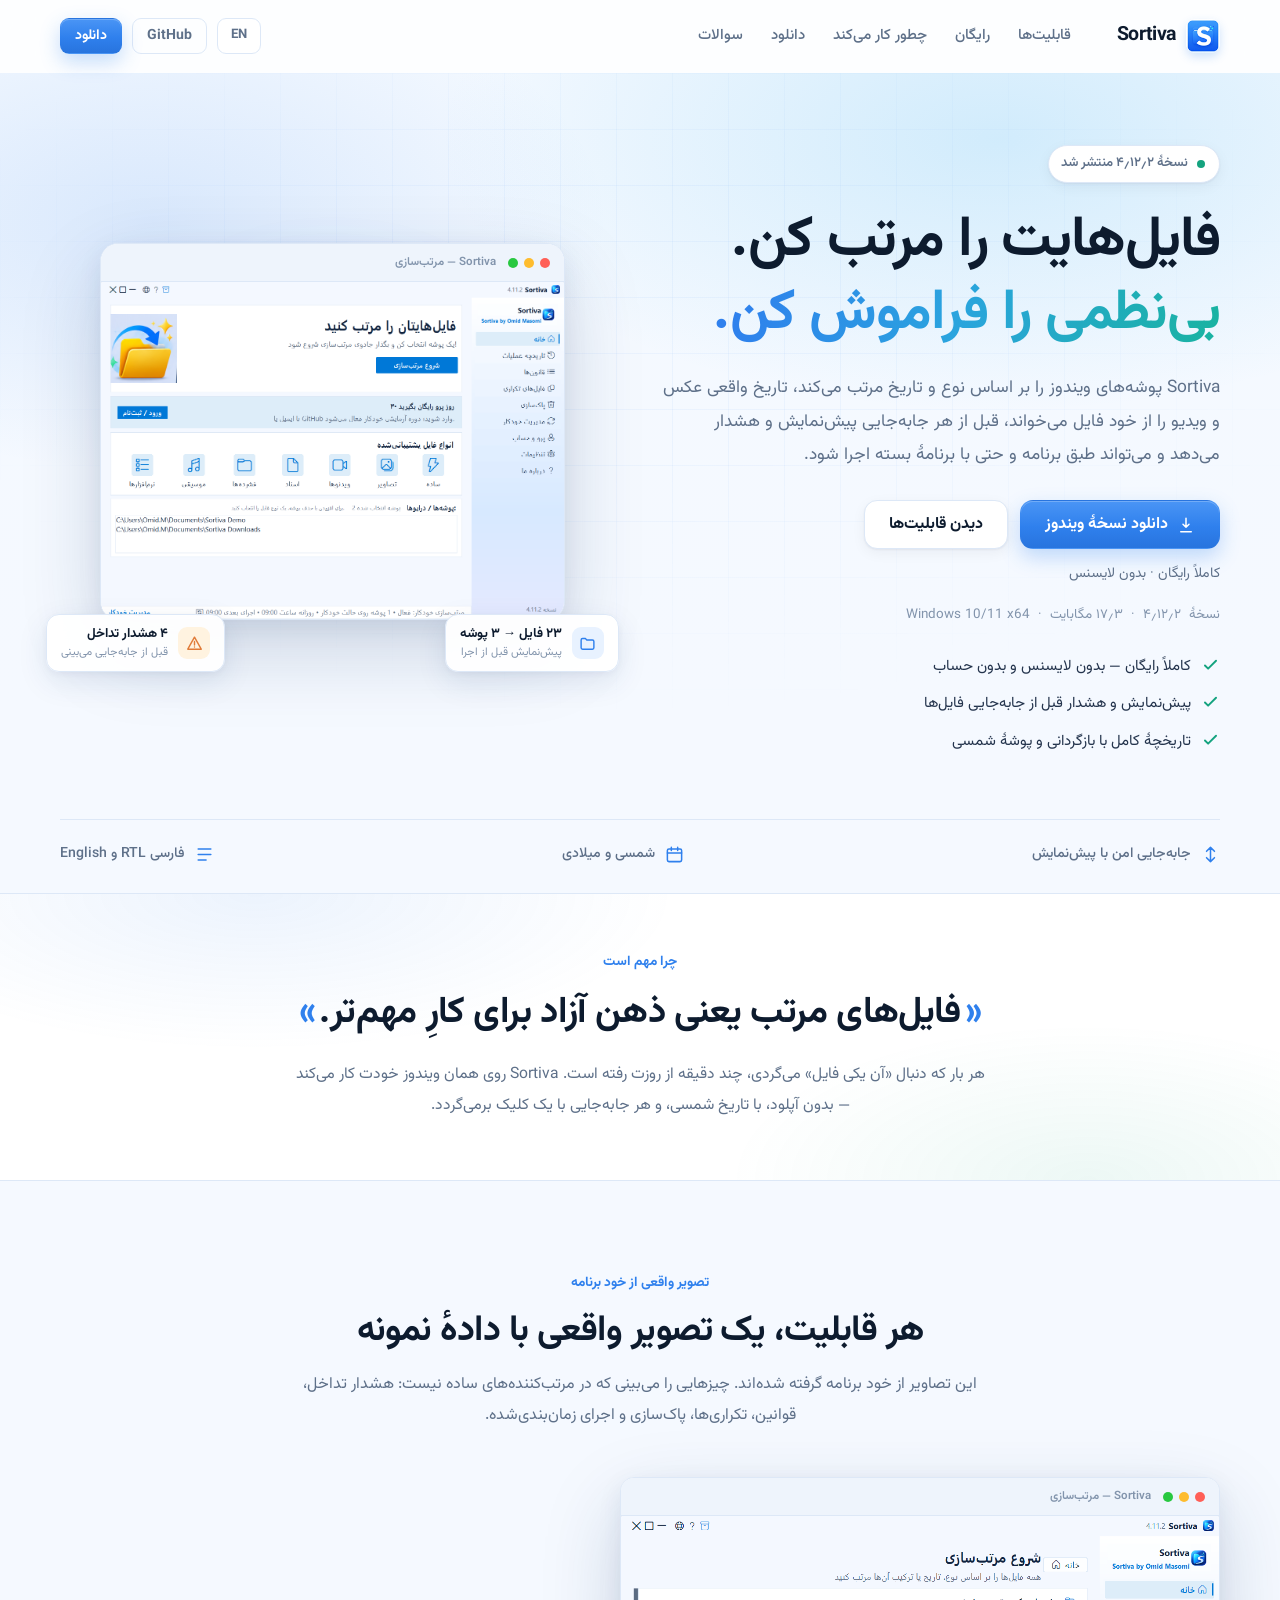
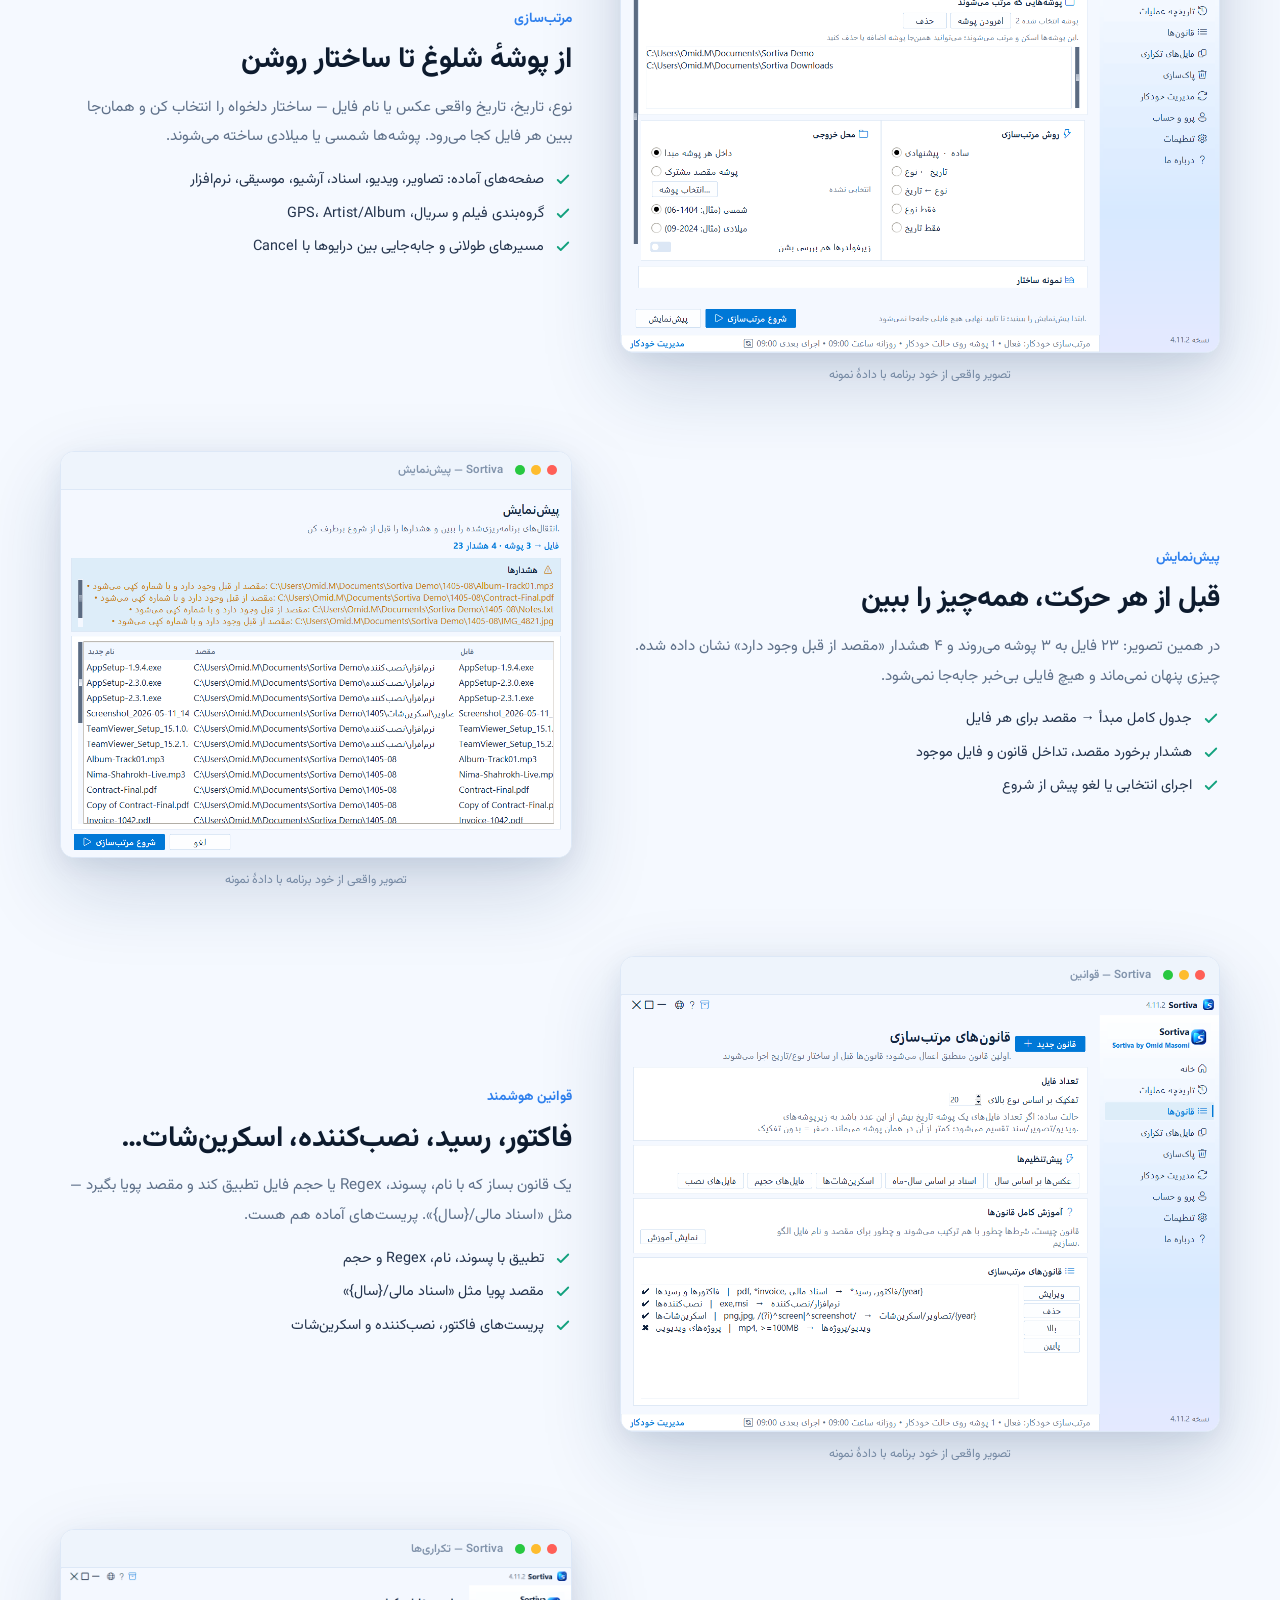
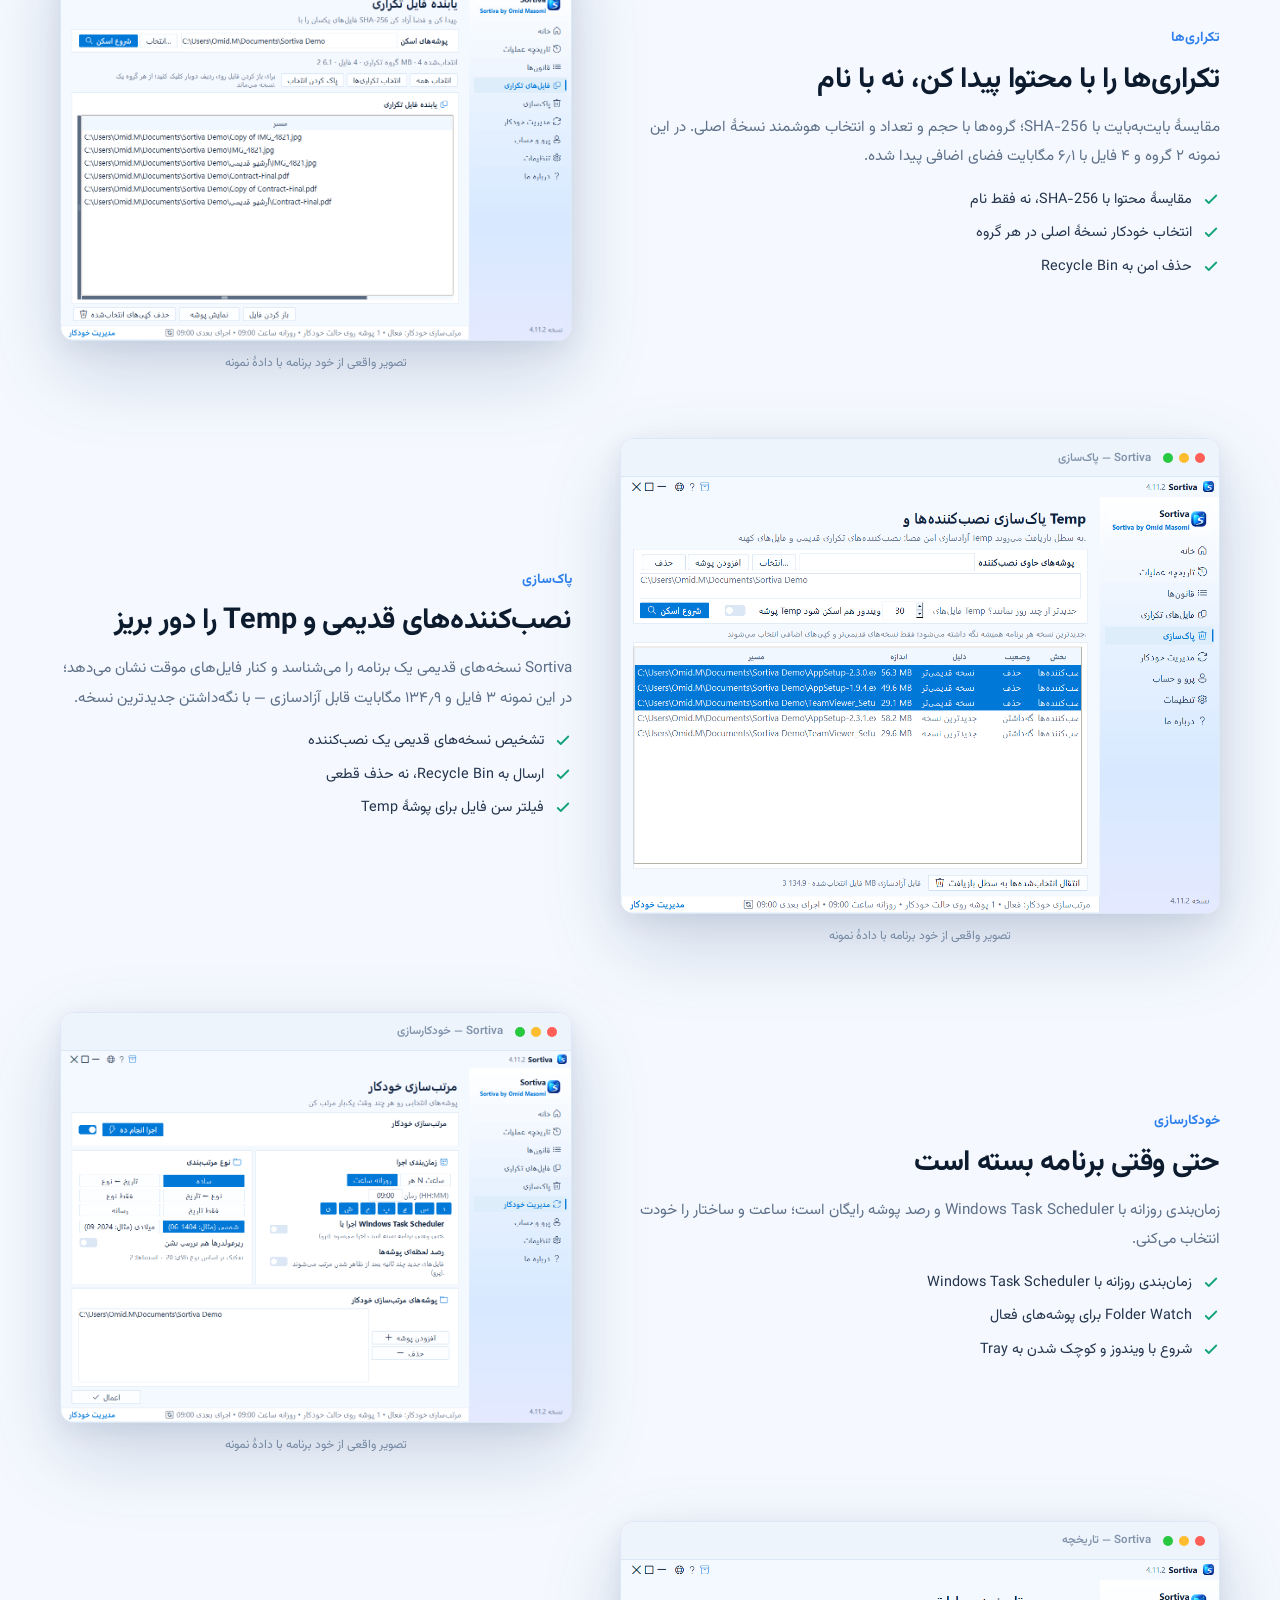
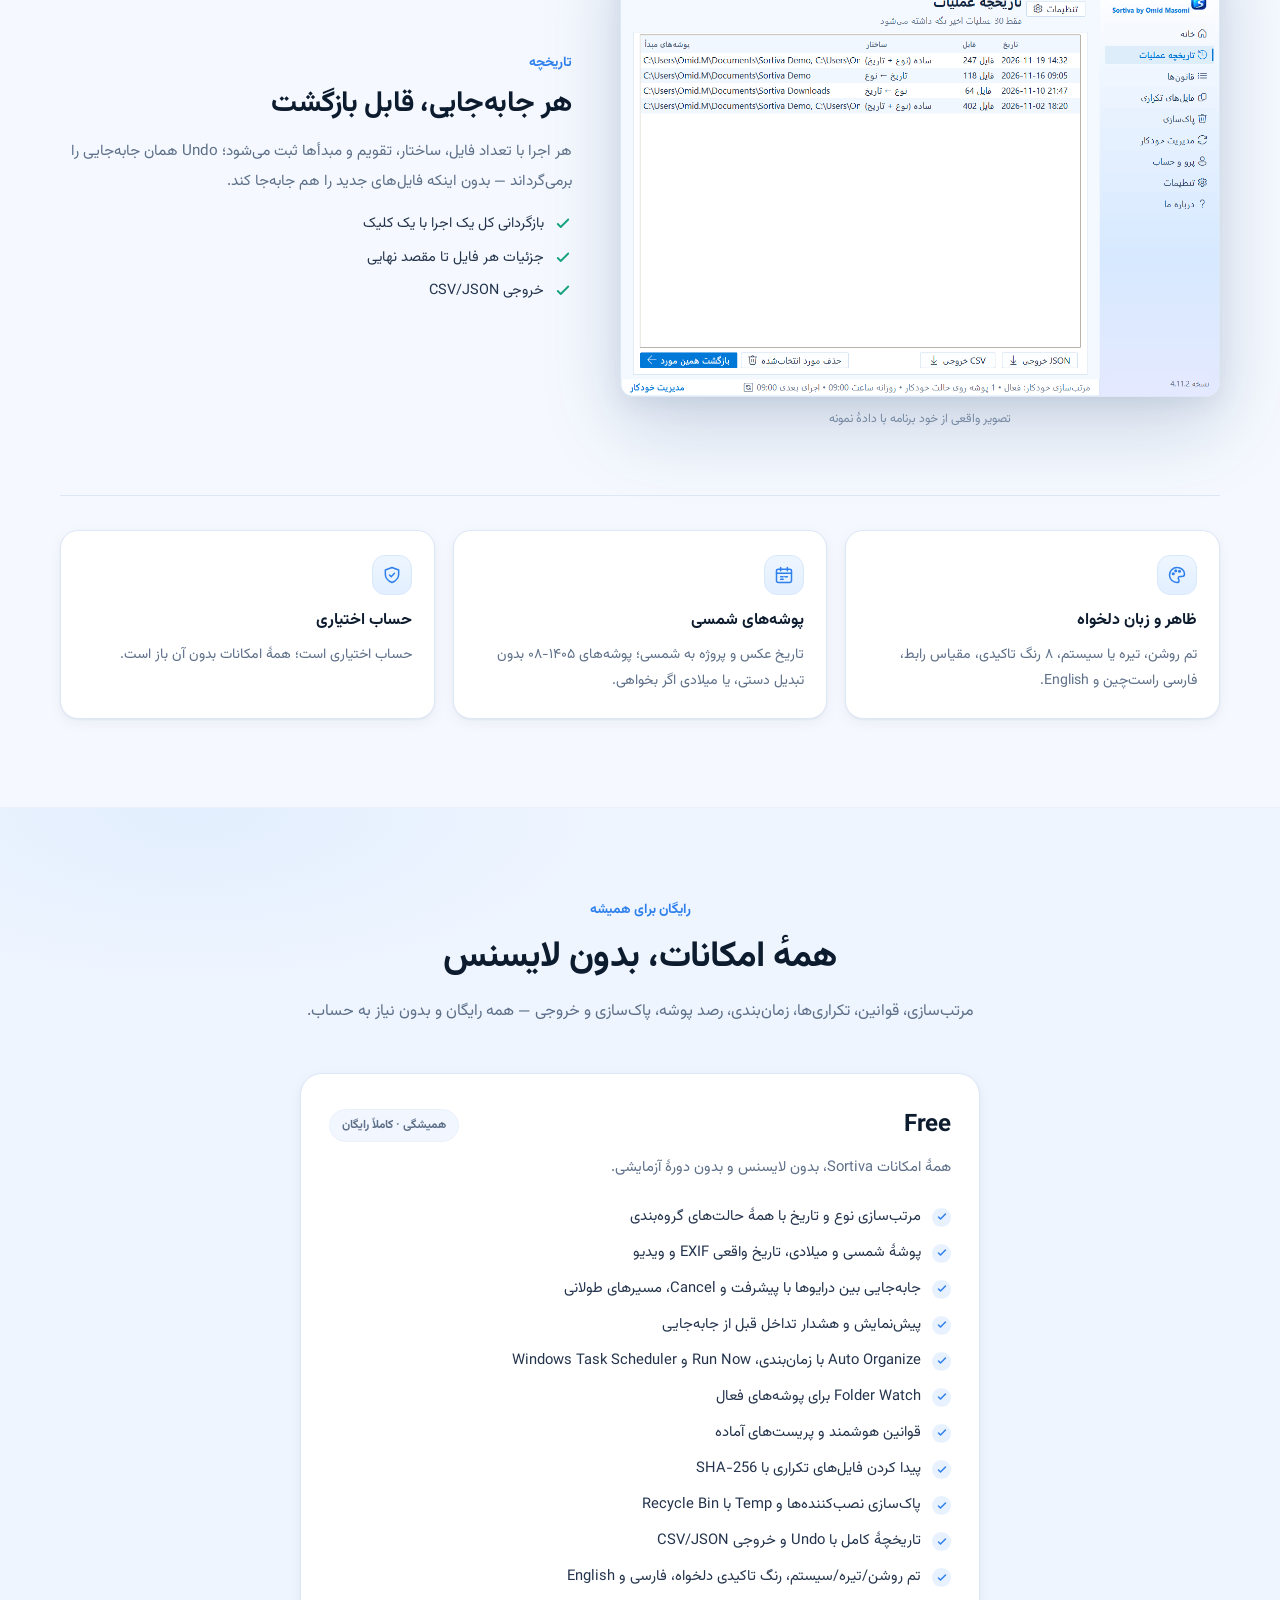
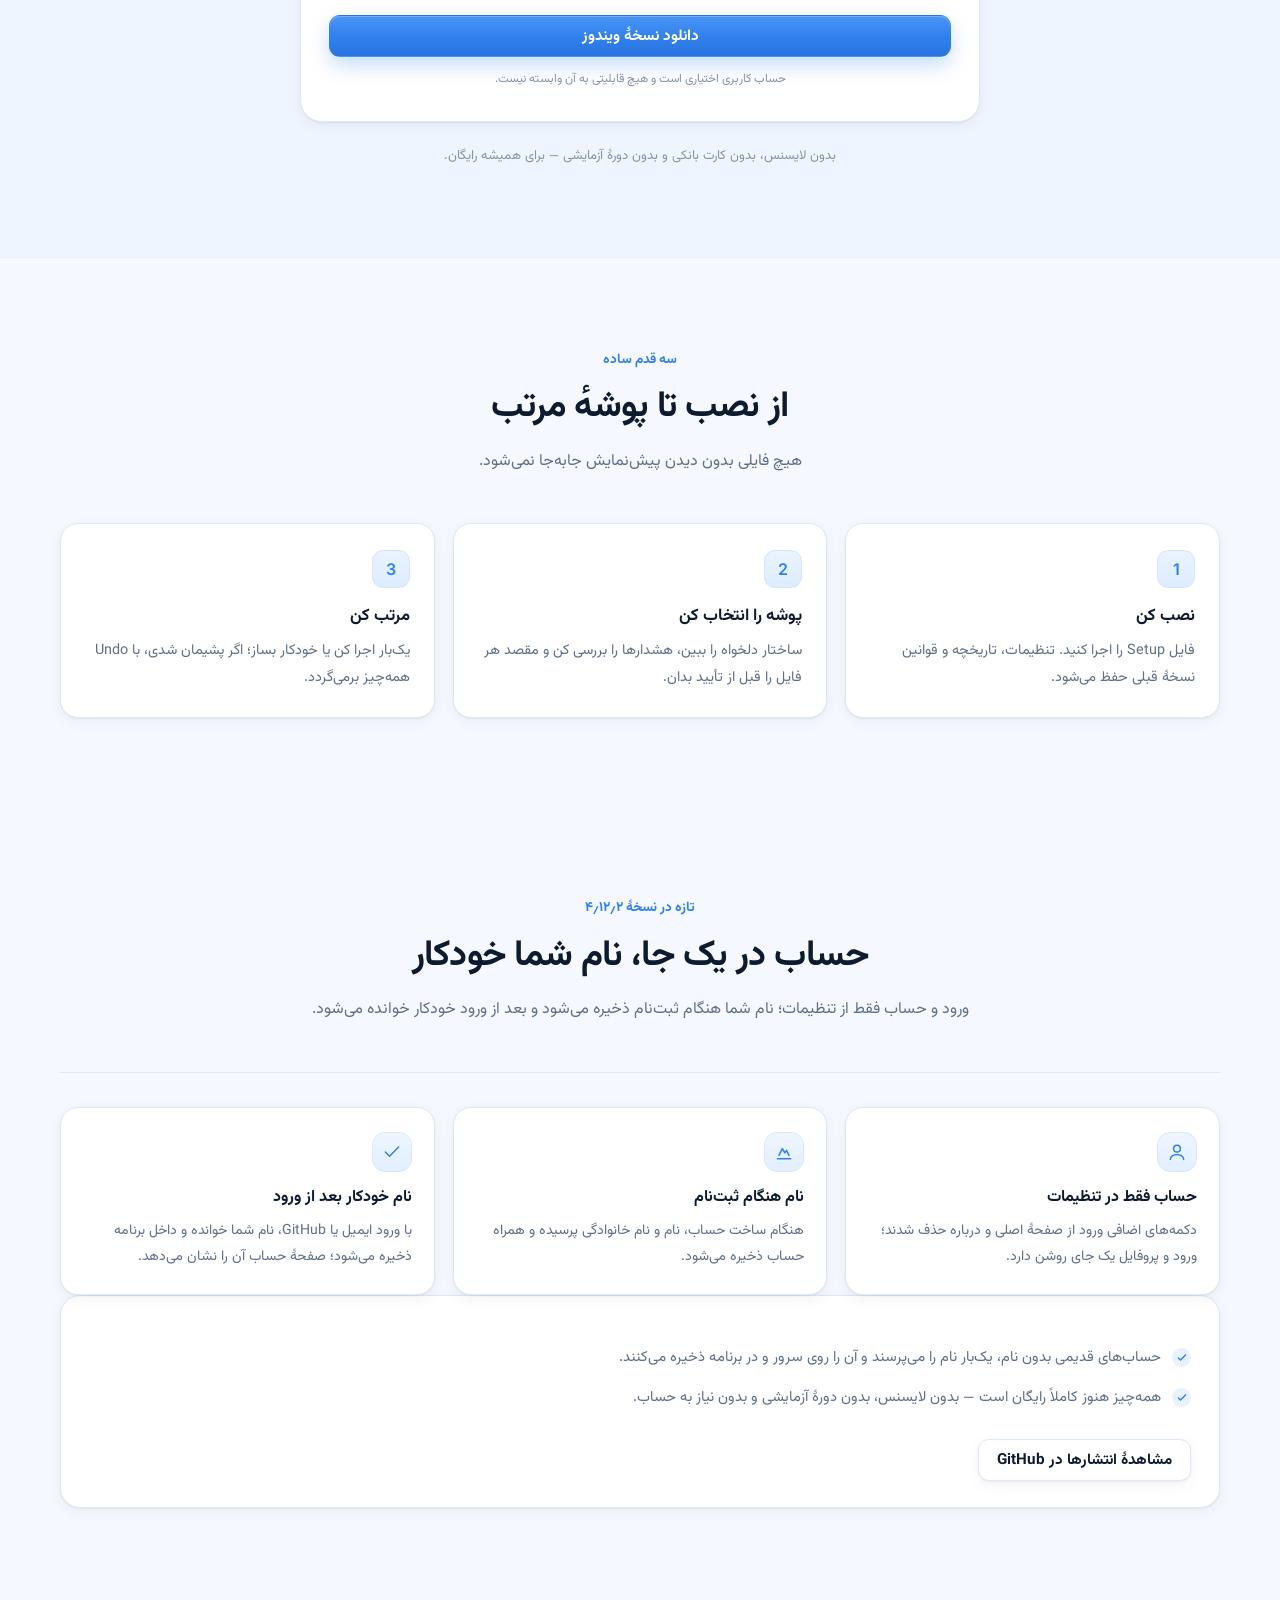
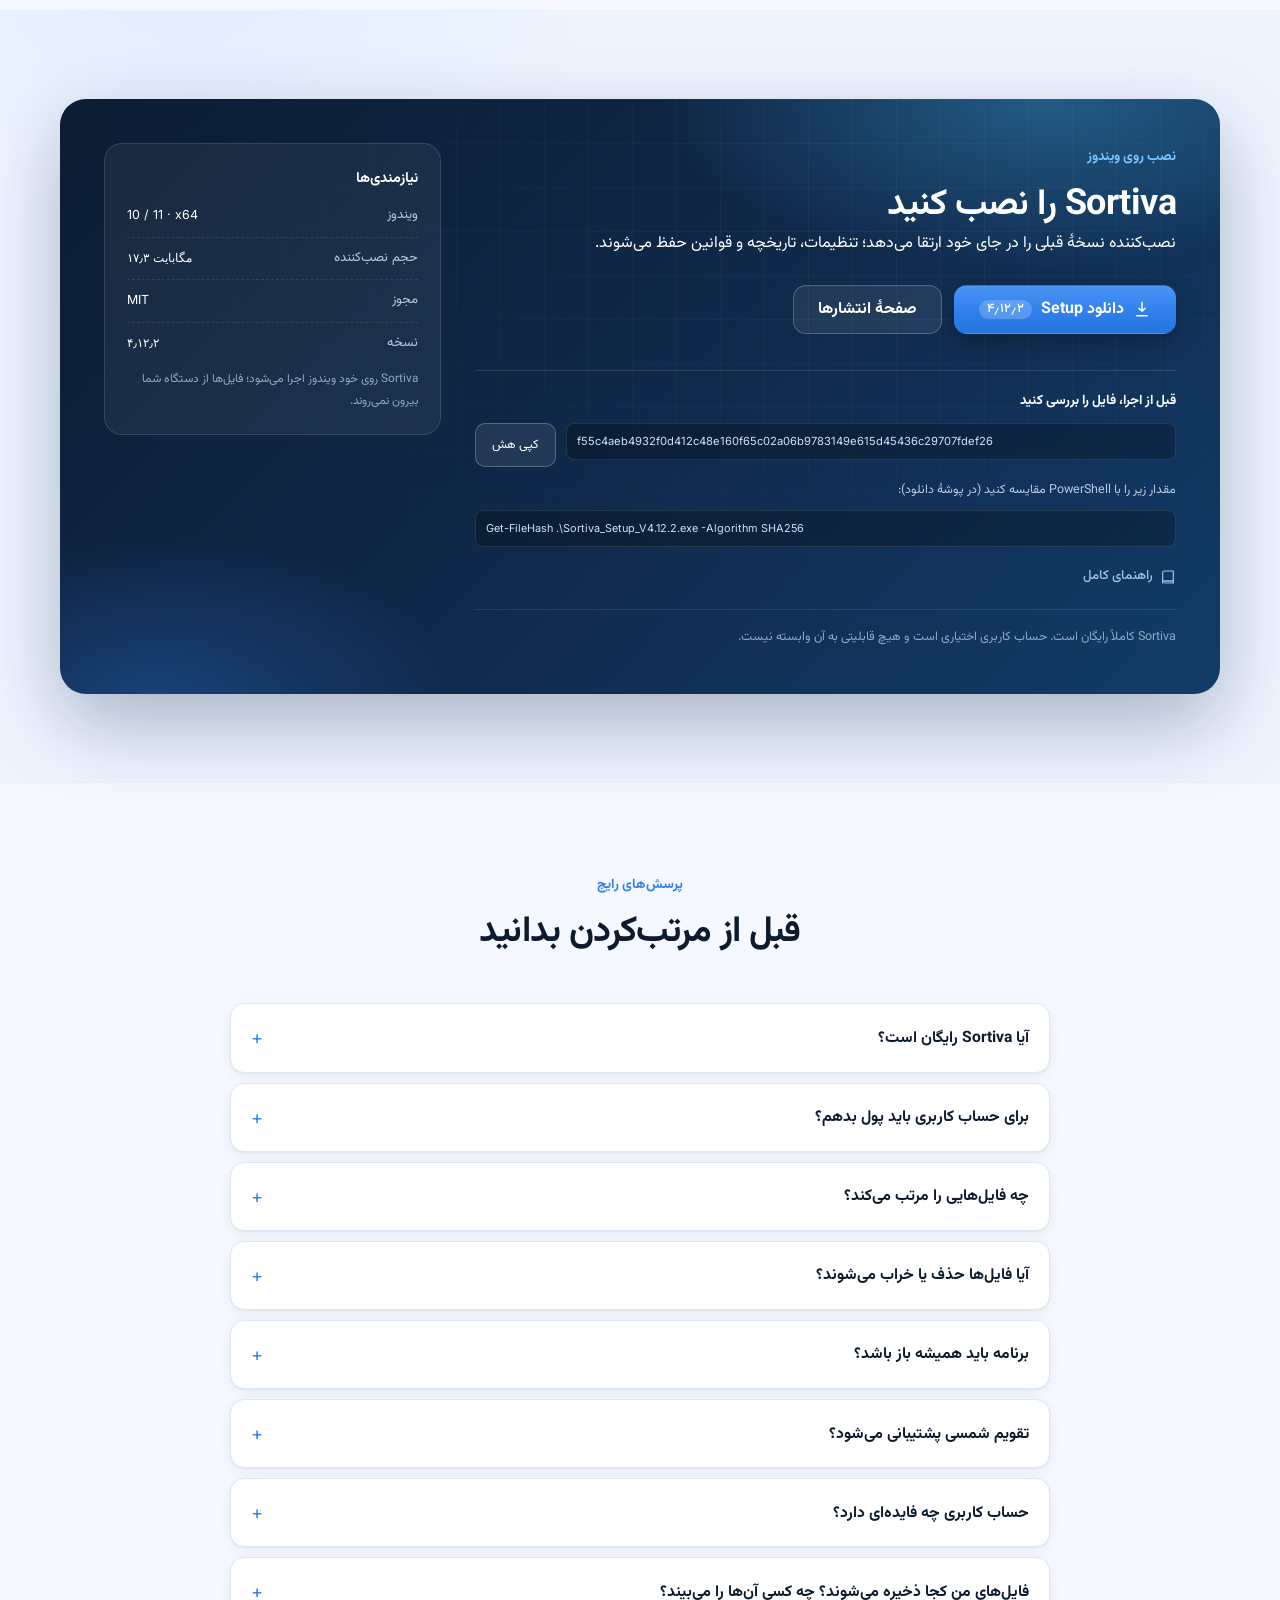
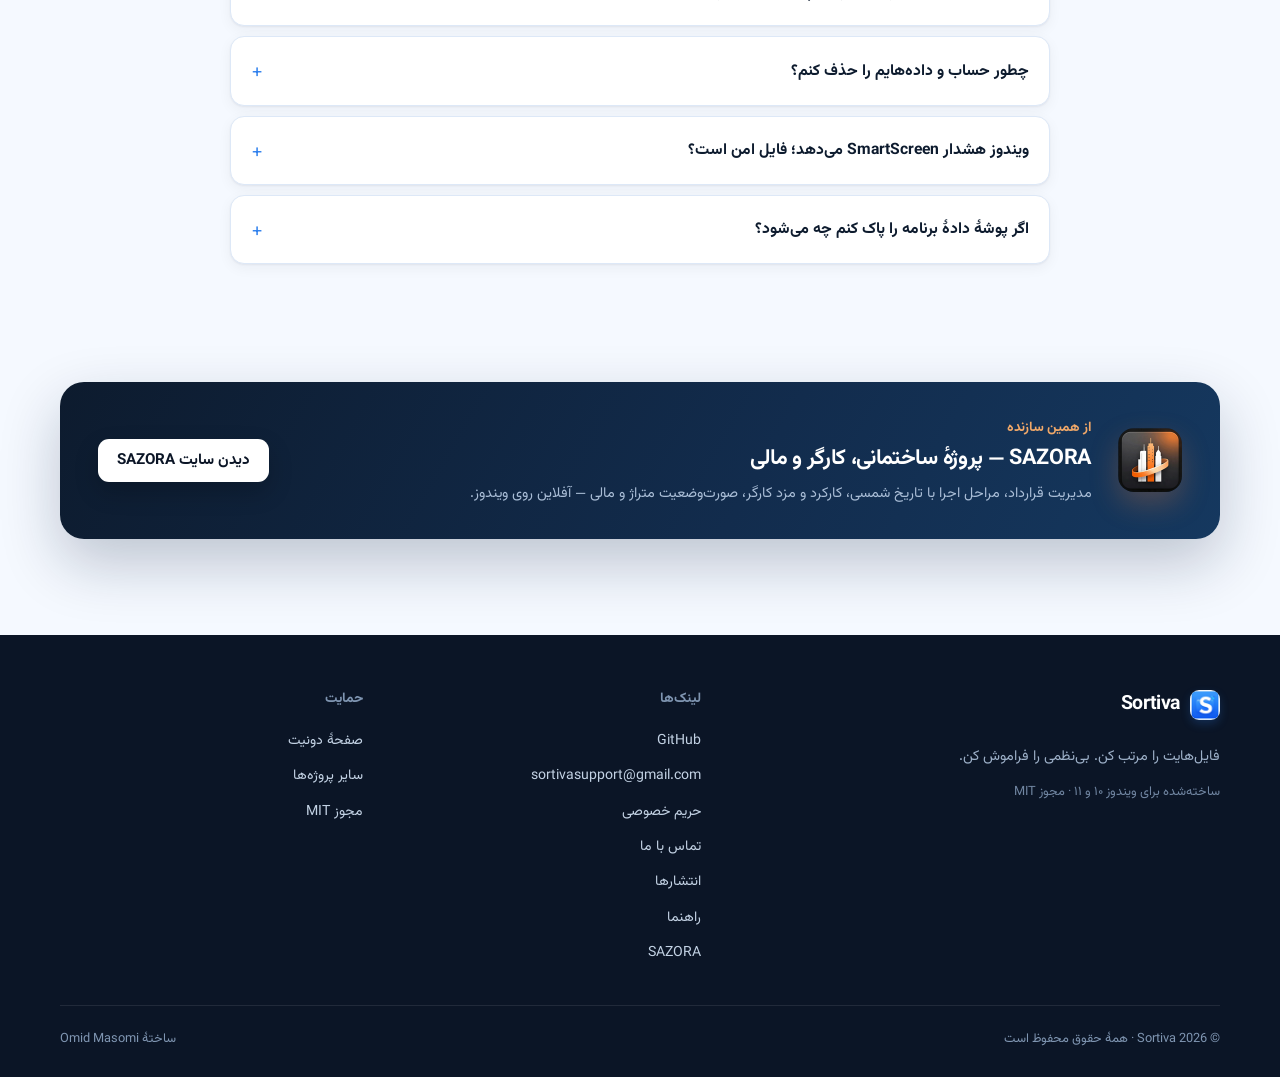
==== commit 5e696c89: "Update site and docs to 4.12.2 (remove Instagram link)" ====
--- a/docs/index.html
+++ b/docs/index.html
@@ -40,7 +40,7 @@
     "name": "Sortiva",
     "applicationCategory": "UtilitiesApplication",
     "operatingSystem": "Windows 10, Windows 11",
-    "softwareVersion": "4.12.1",
+    "softwareVersion": "4.12.2",
     "inLanguage": ["fa", "en"],
     "description": "Windows file organizer that sorts by type and date, reads real photo dates, warns before every move, finds duplicates with SHA-256, cleans old installers and can run on a schedule with Task Scheduler.",
     "url": "https://omidmasumi740-dev.github.io/sortiva/",
@@ -76,7 +76,7 @@
           <span class="lang-when-en">FA</span>
         </button>
         <a class="btn btn-ghost btn-sm nav-github" href="https://github.com/omidmasumi740-dev/sortiva" target="_blank" rel="noopener noreferrer">GitHub</a>
-        <a class="btn btn-primary btn-sm" href="https://github.com/omidmasumi740-dev/sortiva/releases/download/v4.12.1/Sortiva_Setup_V4.12.1.exe" data-download="sortiva" data-dl-primary>
+        <a class="btn btn-primary btn-sm" href="https://github.com/omidmasumi740-dev/sortiva/releases/download/v4.12.2/Sortiva_Setup_V4.12.2.exe" data-download="sortiva" data-dl-primary>
           <span data-i18n="downloadShort">دانلود</span>
         </a>
       </div>
@@ -90,12 +90,12 @@
         <div class="hero-copy">
           <div class="eyebrow">
             <span class="pulse-dot" aria-hidden="true"></span>
-            <span><span data-i18n="heroBadgePrefix">نسخهٔ</span> <span data-version>4.12.1</span> <span data-i18n="heroBadgeSuffix">منتشر شد</span></span>
+            <span><span data-i18n="heroBadgePrefix">نسخهٔ</span> <span data-version>4.12.2</span> <span data-i18n="heroBadgeSuffix">منتشر شد</span></span>
           </div>
           <h1><span data-i18n="heroTitleA">فایل‌هایت را مرتب کن.</span> <span class="grad" data-i18n="heroTitleB">بی‌نظمی را فراموش کن.</span></h1>
           <p class="lede" data-i18n="heroLede">Sortiva پوشه‌های ویندوز را بر اساس نوع و تاریخ مرتب می‌کند، تاریخ واقعی عکس و ویدیو را از خود فایل می‌خواند، قبل از هر جابه‌جایی پیش‌نمایش و هشدار می‌دهد و می‌تواند طبق برنامه و حتی با برنامهٔ بسته اجرا شود.</p>
           <div class="cta-row">
-            <a class="btn btn-primary btn-lg" href="https://github.com/omidmasumi740-dev/sortiva/releases/download/v4.12.1/Sortiva_Setup_V4.12.1.exe" data-download="sortiva" data-dl-primary>
+            <a class="btn btn-primary btn-lg" href="https://github.com/omidmasumi740-dev/sortiva/releases/download/v4.12.2/Sortiva_Setup_V4.12.2.exe" data-download="sortiva" data-dl-primary>
               <svg viewBox="0 0 24 24" aria-hidden="true"><path d="M12 3v12m0 0 4-4m-4 4-4-4M5 21h14"/></svg>
               <span data-i18n="heroCta">دانلود نسخهٔ ویندوز</span>
             </a>
@@ -106,7 +106,7 @@
           </p>
           <p class="hero-note">
             <span data-i18n="heroNote">نسخهٔ</span>
-            <span data-version>4.12.1</span>
+            <span data-version>4.12.2</span>
             <span aria-hidden="true">·</span>
             <span data-size>17.3 MB</span>
             <span aria-hidden="true">·</span>
@@ -443,7 +443,7 @@
     <section class="section" id="whats-new">
       <div class="container">
         <div class="section-head">
-          <p class="kicker" data-i18n="newKicker">تازه در نسخهٔ ۴٫۱۲٫۱</p>
+          <p class="kicker" data-i18n="newKicker">تازه در نسخهٔ ۴٫۱۲٫۲</p>
           <h2 data-i18n="newTitle">حساب در یک جا، نام شما خودکار</h2>
           <p class="section-sub" data-i18n="newSub">ورود و حساب فقط از تنظیمات؛ نام شما هنگام ثبت‌نام ذخیره می‌شود و بعد از ورود خودکار خوانده می‌شود.</p>
         </div>
@@ -488,10 +488,10 @@
             <h2 data-i18n="downloadTitle">Sortiva را نصب کنید</h2>
             <p data-i18n="downloadSub">نصب‌کننده نسخهٔ قبلی را در جای خود ارتقا می‌دهد؛ تنظیمات، تاریخچه و قوانین حفظ می‌شوند.</p>
             <div class="download-actions">
-              <a class="btn btn-primary btn-lg" href="https://github.com/omidmasumi740-dev/sortiva/releases/download/v4.12.1/Sortiva_Setup_V4.12.1.exe" data-download="sortiva" data-dl-primary>
+              <a class="btn btn-primary btn-lg" href="https://github.com/omidmasumi740-dev/sortiva/releases/download/v4.12.2/Sortiva_Setup_V4.12.2.exe" data-download="sortiva" data-dl-primary>
                 <svg viewBox="0 0 24 24" aria-hidden="true"><path d="M12 3v12m0 0 4-4m-4 4-4-4M5 21h14"/></svg>
                 <span data-i18n="downloadSetup">دانلود Setup</span>
-                <span class="btn-version" data-version>4.12.1</span>
+                <span class="btn-version" data-version>4.12.2</span>
               </a>
               <a class="btn btn-secondary btn-lg" href="https://github.com/omidmasumi740-dev/sortiva/releases/latest" target="_blank" rel="noopener noreferrer" data-i18n="downloadReleases">صفحهٔ انتشارها</a>
             </div>
@@ -499,11 +499,11 @@
             <div class="verify">
               <p class="verify-title" data-i18n="verifyTitle">قبل از اجرا، فایل را بررسی کنید</p>
               <div class="hash-row">
-                <code class="sha-code" dir="ltr" data-sha>25630b1c72db3d08e33bfd22f247482ee71c6a68d9052f5c545a2b2cd4963f0d</code>
+                <code class="sha-code" dir="ltr" data-sha>f55c4aeb4932f0d412c48e160f65c02a06b9783149e615d45436c29707fdef26</code>
                 <button class="copy-btn" id="copySha" type="button" data-i18n="copySha">کپی هش</button>
               </div>
               <p class="verify-how" data-i18n="verifyHow">مقدار زیر را با PowerShell مقایسه کنید (در پوشهٔ دانلود):</p>
-              <code class="verify-cmd" dir="ltr">Get-FileHash .\Sortiva_Setup_V<span data-version-raw>4.12.1</span>.exe -Algorithm SHA256</code>
+              <code class="verify-cmd" dir="ltr">Get-FileHash .\Sortiva_Setup_V<span data-version-raw>4.12.2</span>.exe -Algorithm SHA256</code>
               <p class="verify-msg" id="copyMsg" role="status" hidden></p>
               <a class="verify-vt" id="vtLink" href="" target="_blank" rel="noopener noreferrer" hidden data-i18n="verifyVt">اسکن VirusTotal این نسخه</a>
             </div>
@@ -522,7 +522,7 @@
                 <li><span data-i18n="reqWin">ویندوز</span><span>10 / 11 · x64</span></li>
                 <li><span data-i18n="reqSize">حجم نصب‌کننده</span><span data-size>17.3 MB</span></li>
                 <li><span data-i18n="reqLicense">مجوز</span><span>MIT</span></li>
-                <li><span data-i18n="reqVersion">نسخه</span><span data-version>4.12.1</span></li>
+                <li><span data-i18n="reqVersion">نسخه</span><span data-version>4.12.2</span></li>
               </ul>
             </div>
             <p class="side-note" data-i18n="downloadNote">Sortiva روی خود ویندوز اجرا می‌شود؛ فایل‌ها از دستگاه شما بیرون نمی‌روند.</p>
